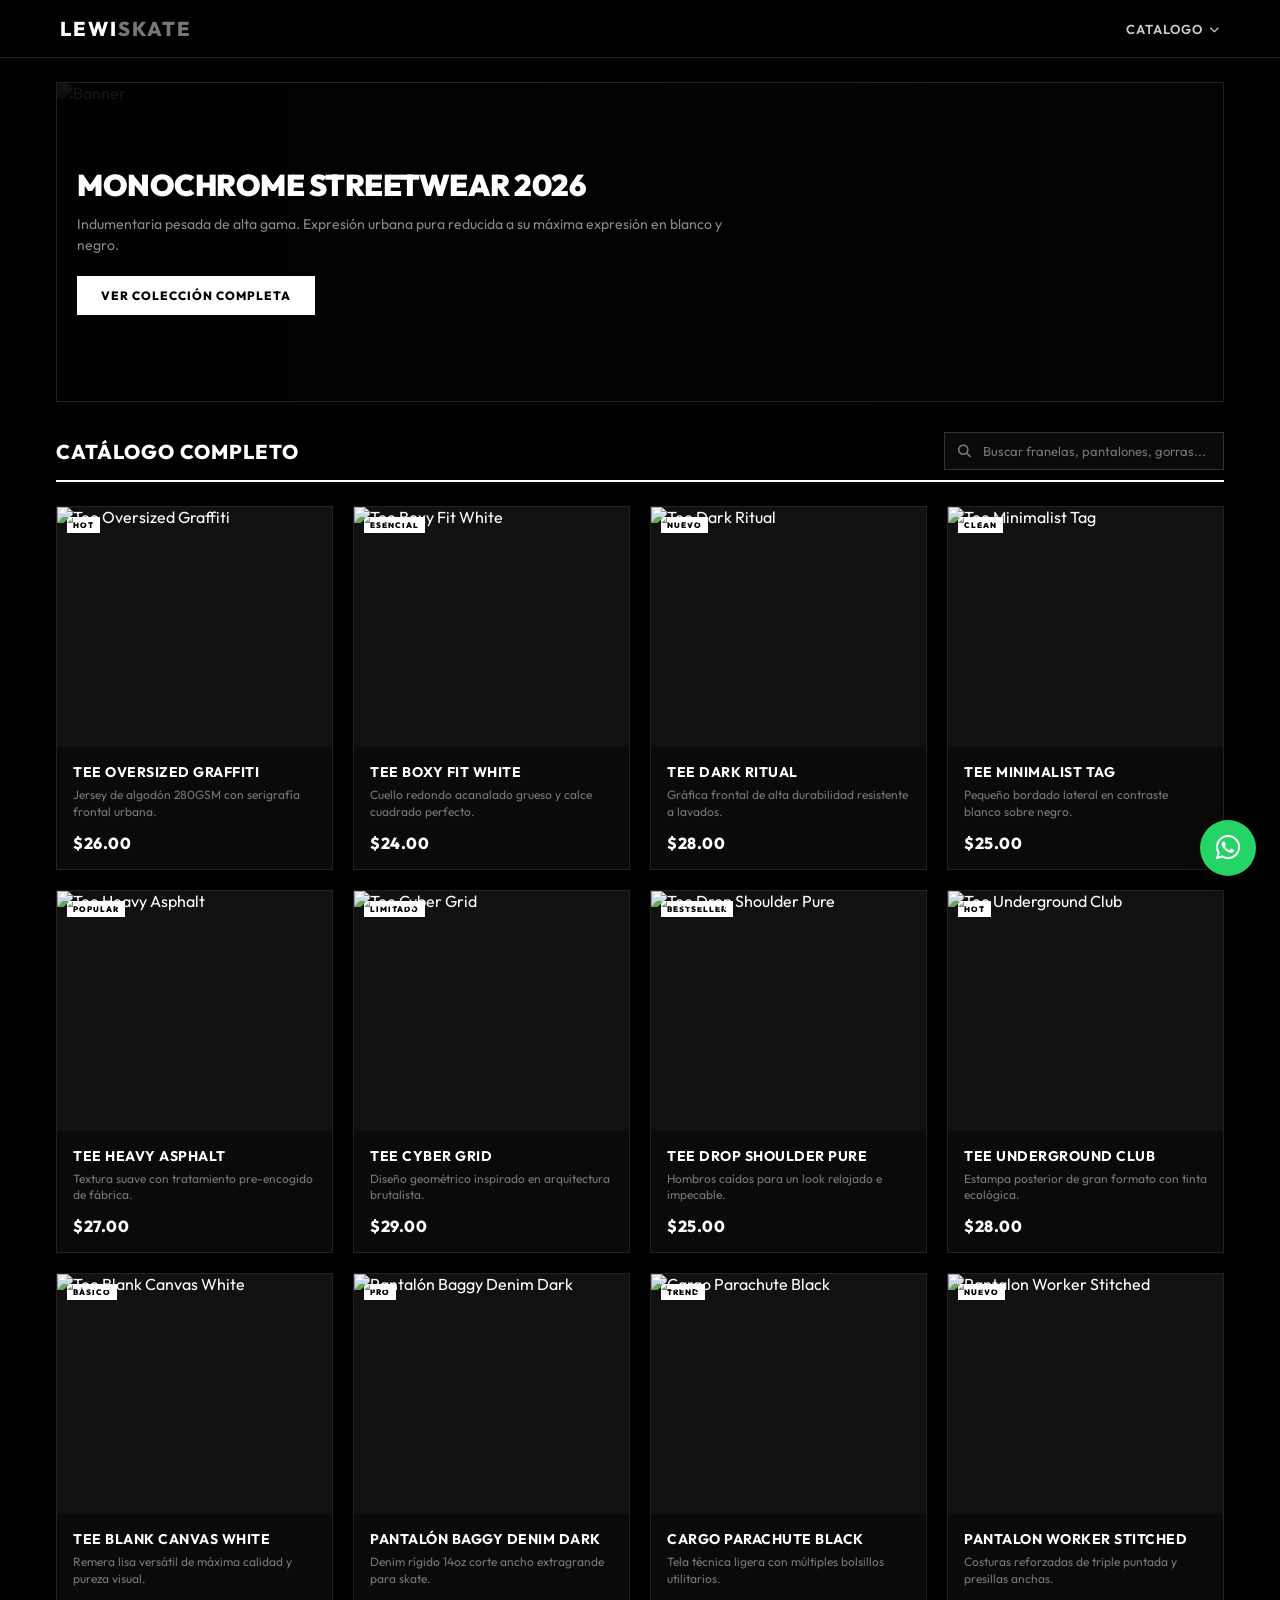
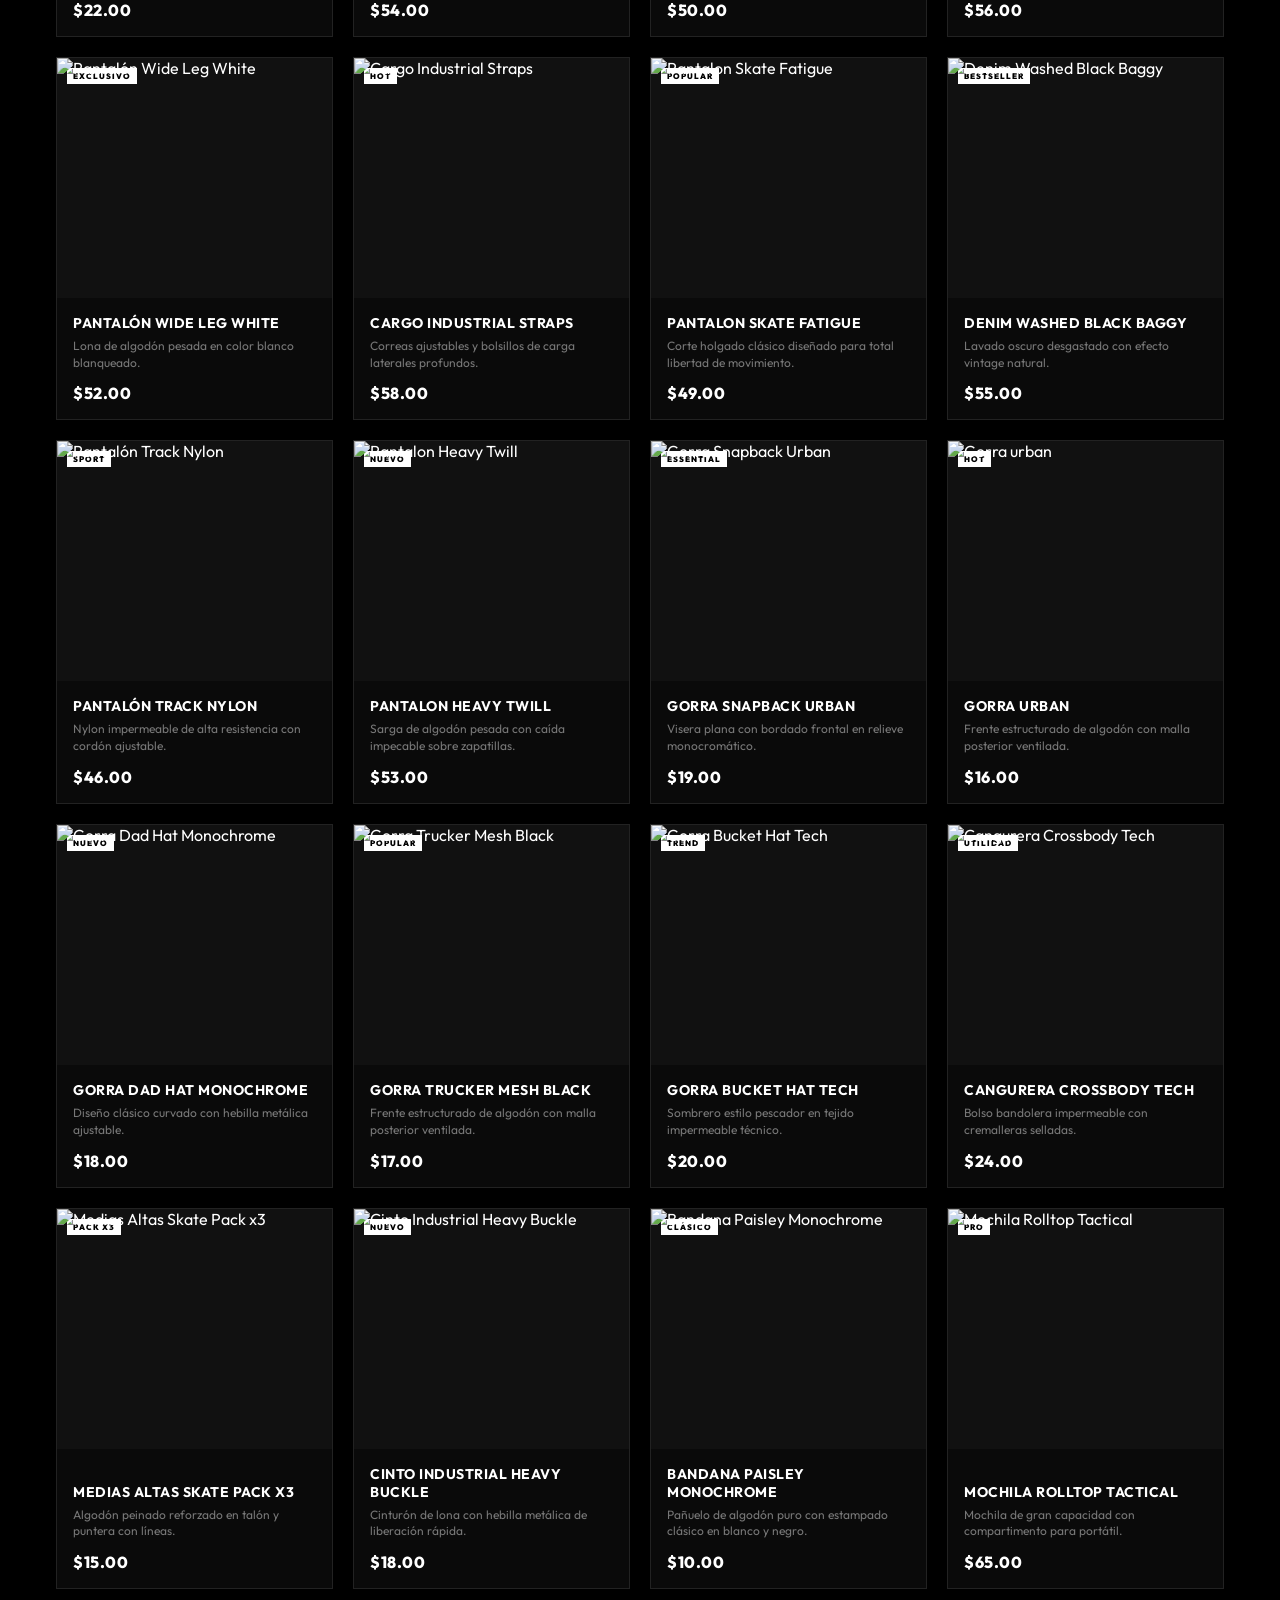
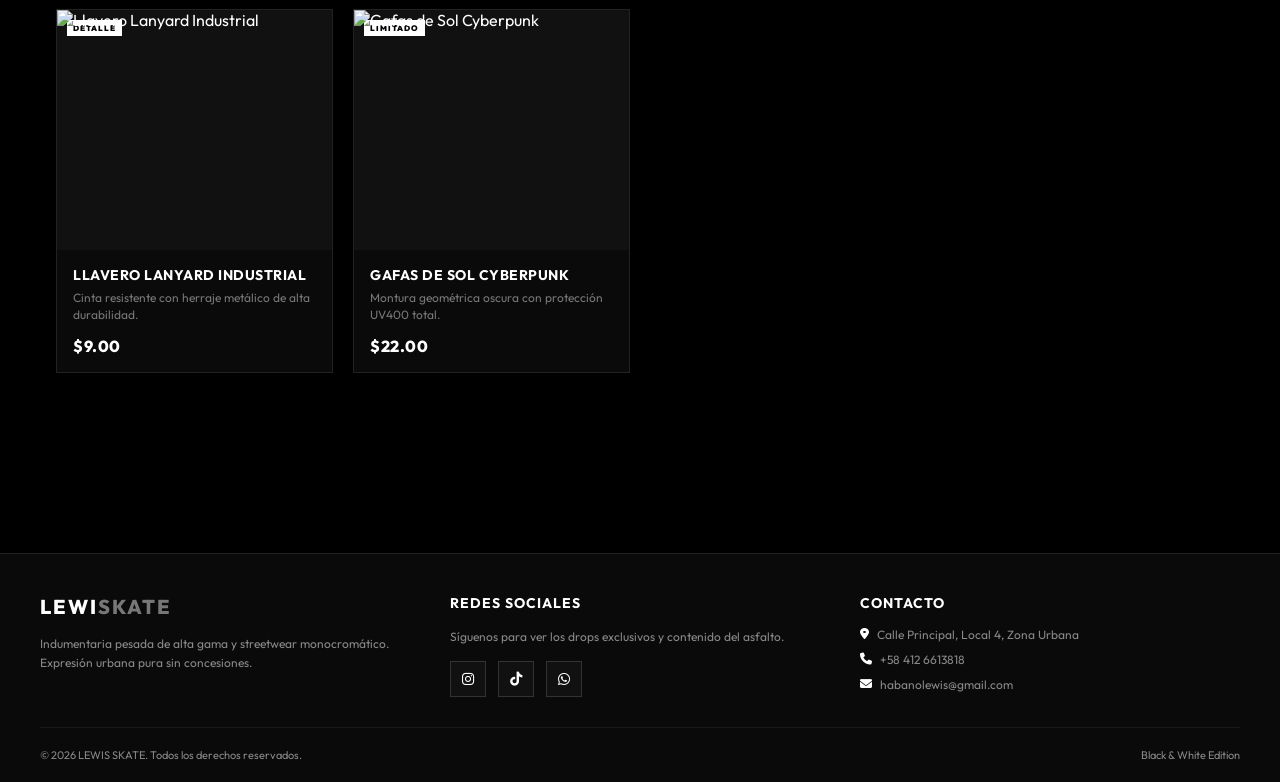
==== index.html @ 17e4a20e "Acttt" ====
<!DOCTYPE html>
<html lang="es">
<head>
    <meta charset="UTF-8">
    <meta name="viewport" content="width=device-width, initial-scale=1.0">
    <title>URBAN SKATE LWIS. • Black & White Edition</title>
    <link rel="stylesheet" href="style.css">
    <link href="https://fonts.googleapis.com/css2?family=Outfit:wght@400;600;700;800;900&display=swap" rel="stylesheet">
    <link rel="stylesheet" href="https://cdnjs.cloudflare.com/ajax/libs/font-awesome/6.4.0/css/all.min.css">
</head>
<body>

    <!-- Barra de Navegación -->
    <nav class="navbar">
        <div class="nav-container">
            <a href="#" class="brand-title">LEWI<span>SKATE</span></a>
            
            <ul class="nav-menu">
                <li class="nav-item">
                    <div class="nav-link" style="cursor: pointer;">
                        Catalogo <i class="fa-solid fa-chevron-down" style="font-size: 10px;"></i>
                    </div>
                    <div class="dropdown-menu">
                        <button class="dropdown-item" onclick="filterCategory('all')">Ver Todo (36)</button>
                        <button class="dropdown-item" onclick="filterCategory('tees')">Franelas Oversized</button>
                        <button class="dropdown-item" onclick="filterCategory('pants')">Pantalones</button>
                        <button class="dropdown-item" onclick="filterCategory('caps')">Gorras</button>
                        <button class="dropdown-item" onclick="filterCategory('accessories')">Accesorios</button>
                    </div>
                </li>
            </ul>
        </div>
    </nav>

    <!-- Contenedor Principal -->
    <div class="main-container">
        
        <!-- Banner Principal Monocromático -->
        <section class="hero-banner">
            <img src="https://images.unsplash.com/photo-1517445312882-bc9910d016b7?auto=format&fit=crop&w=1600&q=80" alt="Banner" class="hero-bg-img">
            <div class="hero-overlay"></div>
            <div class="hero-content">
                <h1>Monochrome Streetwear 2026</h1>
                <p>Indumentaria pesada de alta gama. Expresión urbana pura reducida a su máxima expresión en blanco y negro.</p>
                <button class="hero-btn" onclick="scrollToCatalog()">Ver Colección Completa</button>
            </div>
        </section>

        <!-- Catálogo Dinámico con Buscador -->
        <section id="catalogSection">
            <div class="catalog-header-flex">
                <h2 class="section-title" id="sectionTitleHeader">Catálogo Completo</h2>
                
                <!-- Barra de Buscador -->
                <div class="search-box-container">
                    <i class="fa-solid fa-magnifying-glass"></i>
                    <input type="text" id="searchInput" placeholder="Buscar franelas, pantalones, gorras..." oninput="handleSearch()">
                </div>
            </div>

            <div class="products-grid" id="productsGrid">
                <!-- Se llena automáticamente con JavaScript -->
            </div>
        </section>

    </div>

    <!-- Botón Flotante de WhatsApp -->
    <a href="https://wa.me/584126613818?text=Hola,%20estoy%20viendo%20el%20catálogo%20de%20Lewis%20Skate%20y%20quiero%20más%20información." class="floating-whatsapp" target="_blank" aria-label="Contactar por WhatsApp">
        <i class="fa-brands fa-whatsapp"></i>
    </a>

    <!-- Script con la lógica -->
    <script src="script.js"></script>

    <!-- Pie de Página (Footer) -->
    <footer class="footer">
        <div class="footer-container">
            <!-- Columna 1: Logo y descripción -->
            <div class="footer-col">
                <a href="#" class="brand-title" style="display: inline-block; margin-bottom: 15px;">LEWI<span>SKATE</span></a>
                <p>Indumentaria pesada de alta gama y streetwear monocromático. Expresión urbana pura sin concesiones.</p>
            </div>

            <!-- Columna 2: Redes Sociales -->
            <div class="footer-col">
                <h3>Redes Sociales</h3>
                <p>Síguenos para ver los drops exclusivos y contenido del asfalto.</p>
                <div class="footer-socials">
                    <a href="https://instagram.com" target="_blank" class="social-icon-btn" aria-label="Instagram"><i class="fa-brands fa-instagram"></i></a>
                    <a href="https://tiktok.com" target="_blank" class="social-icon-btn" aria-label="TikTok"><i class="fa-brands fa-tiktok"></i></a>
                    <a href="https://whatsapp.com" target="_blank" class="social-icon-btn" aria-label="WhatsApp"><i class="fa-brands fa-whatsapp"></i></a>
                </div>
            </div>

            <!-- Columna 3: Contacto -->
            <div class="footer-col">
                <h3>Contacto</h3>
                <ul class="footer-contact-list">
                    <li><i class="fa-solid fa-location-dot"></i> Calle Principal, Local 4, Zona Urbana</li>
                    <li><i class="fa-solid fa-phone"></i> +58 412 6613818</li>
                    <li><i class="fa-solid fa-envelope"></i> habanolewis@gmail.com</li>
                </ul>
            </div>
        </div>

        <div class="footer-bottom">
            <p>&copy; 2026 LEWIS SKATE. Todos los derechos reservados.</p>
            <p>Black & White Edition</p>
        </div>
    </footer>

    <!-- Ventana Modal para Ver Imagen a Tamaño Completo -->
    <div class="image-modal-overlay" id="imageModalOverlay" onclick="closeImageModal()">
        <button class="close-image-modal" onclick="closeImageModal()"><i class="fa-solid fa-xmark"></i></button>
        <img class="image-modal-content" id="expandedImg" alt="Imagen ampliada">
    </div>
</body>
</html>
---- style.css ----
/* Estilos Generales / Minimalismo Blanco y Negro */
* {
    margin: 0;
    padding: 0;
    box-sizing: border-box;
    font-family: 'Outfit', sans-serif;
    scroll-behavior: smooth;
}

body {
    background-color: #000000;
    color: #ffffff;
    min-height: 100vh;
    overflow-x: hidden;
}

/* Barra de Navegación Superior Estilo High-End adaptada para móviles */
.navbar {
    position: sticky;
    top: 0;
    left: 0;
    width: 100%;
    background: rgba(0, 0, 0, 0.95);
    backdrop-filter: blur(10px);
    border-bottom: 1px solid #222222;
    z-index: 1000;
}

.nav-container {
    max-width: 1200px;
    margin: 0 auto;
    padding: 16px 20px;
    display: flex;
    justify-content: space-between;
    align-items: center;
    flex-wrap: wrap;
    gap: 12px;
}

.brand-title {
    font-size: 20px;
    font-weight: 800;
    letter-spacing: 2px;
    color: #ffffff;
    text-decoration: none;
    text-transform: uppercase;
}

.brand-title span {
    color: #777777;
}

.nav-menu {
    display: flex;
    gap: 20px;
    align-items: center;
    list-style: none;
}

/* Elemento de navegación con zona táctil extendida */
.nav-item {
    position: relative;
    padding-bottom: 8px;
    margin-bottom: -8px;
}

.nav-link {
    color: #cccccc;
    text-decoration: none;
    font-size: 13px;
    font-weight: 600;
    cursor: pointer;
    transition: color 0.2s;
    background: none;
    border: none;
    display: flex;
    align-items: center;
    gap: 6px;
    text-transform: uppercase;
    letter-spacing: 1px;
}

.nav-link:hover {
    color: #ffffff;
}

/* Menú Desplegable B&N optimizado */
.dropdown-menu {
    position: absolute;
    top: 100%;
    left: 0;
    background: #0a0a0a;
    border: 1px solid #222222;
    box-shadow: 0 15px 30px rgba(0,0,0,0.8);
    width: 210px;
    display: none;
    flex-direction: column;
    padding: 8px 0;
    margin-top: 4px;
    z-index: 1100;
}

.nav-item:hover .dropdown-menu {
    display: flex;
}

.dropdown-item {
    padding: 10px 16px;
    color: #aaaaaa;
    text-decoration: none;
    font-size: 12px;
    font-weight: 500;
    transition: all 0.2s;
    background: none;
    border: none;
    text-align: left;
    cursor: pointer;
    width: 100%;
}

.dropdown-item:hover {
    background: #ffffff;
    color: #000000;
    padding-left: 20px;
    font-weight: 700;
}

/* Contenedor Principal con padding adaptable */
.main-container {
    max-width: 1200px;
    margin: 0 auto;
    padding: 24px 16px 80px 16px;
}

/* Banner Principal Nítido y Opaco para móviles */
.hero-banner {
    position: relative;
    border-radius: 0px;
    overflow: hidden;
    padding: 50px 20px;
    margin-bottom: 30px;
    border: 1px solid #222222;
    background-color: #0a0a0a;
    display: flex;
    align-items: center;
    min-height: 320px;
}

.hero-bg-img {
    position: absolute;
    top: 0;
    left: 0;
    width: 100%;
    height: 100%;
    object-fit: cover;
    opacity: 0.5; 
    z-index: 1;
}

.hero-overlay {
    position: absolute;
    top: 0;
    left: 0;
    width: 100%;
    height: 100%;
    background: linear-gradient(90deg, rgba(0,0,0,0.85) 20%, rgba(0,0,0,0.6) 100%);
    z-index: 2;
}

.hero-content {
    position: relative;
    z-index: 3;
    max-width: 650px;
}

.hero-content h1 {
    font-size: 30px;
    font-weight: 900;
    margin-bottom: 12px;
    color: #ffffff;
    letter-spacing: -0.5px;
    line-height: 1.1;
    text-transform: uppercase;
}

.hero-content p {
    font-size: 14px;
    color: #888888;
    margin-bottom: 20px;
    line-height: 1.5;
}

.hero-btn {
    background-color: #ffffff;
    color: #000000;
    border: none;
    padding: 12px 24px;
    border-radius: 0px;
    font-size: 12px;
    font-weight: 800;
    cursor: pointer;
    text-transform: uppercase;
    letter-spacing: 1px;
    transition: all 0.2s;
}

.hero-btn:hover {
    background-color: #cccccc;
}

/* Cabecera del Catálogo (Título + Buscador alineados) */
.catalog-header-flex {
    display: flex;
    justify-content: space-between;
    align-items: center;
    flex-wrap: wrap;
    gap: 16px;
    margin-bottom: 24px;
    border-bottom: 2px solid #ffffff;
    padding-bottom: 10px;
}

/* Títulos de Sección */
.section-title {
    font-size: 20px;
    font-weight: 800;
    color: #ffffff;
    text-transform: uppercase;
    letter-spacing: 1px;
    margin: 0;
}

/* Estilos de la barra de buscador */
.search-box-container {
    position: relative;
    display: flex;
    align-items: center;
    width: 100%;
    max-width: 280px;
}

.search-box-container i {
    position: absolute;
    left: 14px;
    color: #777777;
    font-size: 13px;
}

.search-box-container input {
    width: 100%;
    background: #0a0a0a;
    border: 1px solid #333333;
    color: #ffffff;
    padding: 10px 14px 10px 38px;
    font-size: 13px;
    font-family: inherit;
    outline: none;
    transition: border-color 0.2s;
}

.search-box-container input:focus {
    border-color: #ffffff;
}

/* Grilla de Productos responsiva sin desbordes */
.products-grid {
    display: grid;
    grid-template-columns: repeat(auto-fill, minmax(220px, 1fr));
    gap: 20px;
    margin-bottom: 40px;
}

.product-card {
    background: #0a0a0a;
    border: 1px solid #222222;
    display: flex;
    flex-direction: column;
    justify-content: space-between;
    transition: all 0.3s ease;
}

.product-card:hover {
    border-color: #ffffff;
}

.product-img-container {
    width: 100%;
    height: 240px;
    background: #111111;
    position: relative;
    overflow: hidden;
}

.product-img-container img {
    width: 100%;
    height: 100%;
    object-fit: cover;
    filter: grayscale(20%);
    cursor: pointer;
    transition: transform 0.4s ease;
}

.product-card:hover .product-img-container img {
    transform: scale(1.05);
}

.product-tag {
    position: absolute;
    top: 10px;
    left: 10px;
    background: #ffffff;
    color: #000000;
    font-size: 8px;
    font-weight: 900;
    padding: 3px 6px;
    text-transform: uppercase;
    letter-spacing: 1px;
}

.product-info {
    padding: 16px;
}

.product-name {
    font-size: 14px;
    font-weight: 700;
    color: #ffffff;
    margin-bottom: 6px;
    text-transform: uppercase;
    letter-spacing: 0.5px;
}

.product-desc {
    font-size: 12px;
    color: #777777;
    margin-bottom: 12px;
    line-height: 1.4;
}

.product-price {
    font-size: 16px;
    font-weight: 800;
    color: #ffffff;
    letter-spacing: 0.5px;
}

/* Botón Flotante de WhatsApp */
.floating-whatsapp {
    position: fixed;
    bottom: 24px;
    right: 24px;
    width: 56px;
    height: 56px;
    background-color: #25D366;
    color: #ffffff;
    border-radius: 50%;
    display: flex;
    align-items: center;
    justify-content: center;
    font-size: 28px;
    box-shadow: 0 4px 15px rgba(0, 0, 0, 0.5);
    z-index: 2500;
    transition: transform 0.3s ease, background-color 0.2s ease;
    text-decoration: none;
}

.floating-whatsapp:hover {
    transform: scale(1.1);
    background-color: #20ba5a;
}

/* Estilos del Pie de Página (Footer) */
.footer {
    background: #0a0a0a;
    border-top: 1px solid #222222;
    padding: 40px 16px 20px 16px;
    margin-top: 60px;
    color: #888888;
}

.footer-container {
    max-width: 1200px;
    margin: 0 auto;
    display: grid;
    grid-template-columns: repeat(auto-fit, minmax(220px, 1fr));
    gap: 30px;
    margin-bottom: 30px;
}

.footer-col h3 {
    font-size: 14px;
    color: #ffffff;
    text-transform: uppercase;
    letter-spacing: 1px;
    margin-bottom: 15px;
}

.footer-col p {
    font-size: 12px;
    line-height: 1.6;
    margin-bottom: 15px;
}

.footer-socials {
    display: flex;
    gap: 12px;
}

.social-icon-btn {
    width: 36px;
    height: 36px;
    background: #111111;
    border: 1px solid #333333;
    color: #ffffff;
    display: flex;
    align-items: center;
    justify-content: center;
    text-decoration: none;
    font-size: 14px;
    transition: all 0.2s;
}

.social-icon-btn:hover {
    background: #ffffff;
    color: #000000;
    border-color: #ffffff;
}

.footer-contact-list {
    list-style: none;
    display: flex;
    flex-direction: column;
    gap: 10px;
}

.footer-contact-list li {
    font-size: 12px;
    display: flex;
    align-items: center;
    gap: 8px;
    color: #888888;
}

.footer-contact-list li i {
    color: #ffffff;
}

.footer-bottom {
    max-width: 1200px;
    margin: 0 auto;
    padding-top: 20px;
    border-top: 1px solid #1a1a1a;
    display: flex;
    justify-content: space-between;
    align-items: center;
    font-size: 11px;
    flex-wrap: wrap;
    gap: 10px;
}

/* Estilos para el Modal de Imagen a Tamaño Completo (Lightbox) */
.image-modal-overlay {
    position: fixed;
    top: 0;
    left: 0;
    width: 100%;
    height: 100%;
    background: rgba(0, 0, 0, 0.9);
    backdrop-filter: blur(5px);
    display: none;
    justify-content: center;
    align-items: center;
    z-index: 3000;
    padding: 16px;
    cursor: zoom-out;
}

.image-modal-overlay.active {
    display: flex;
}

.image-modal-content {
    max-width: 95%;
    max-height: 85vh;
    object-fit: contain;
    border: 1px solid #333333;
    box-shadow: 0 10px 40px rgba(0,0,0,0.8);
}

.close-image-modal {
    position: absolute;
    top: 15px;
    right: 20px;
    background: none;
    border: none;
    color: #ffffff;
    font-size: 26px;
    cursor: pointer;
    z-index: 3010;
}
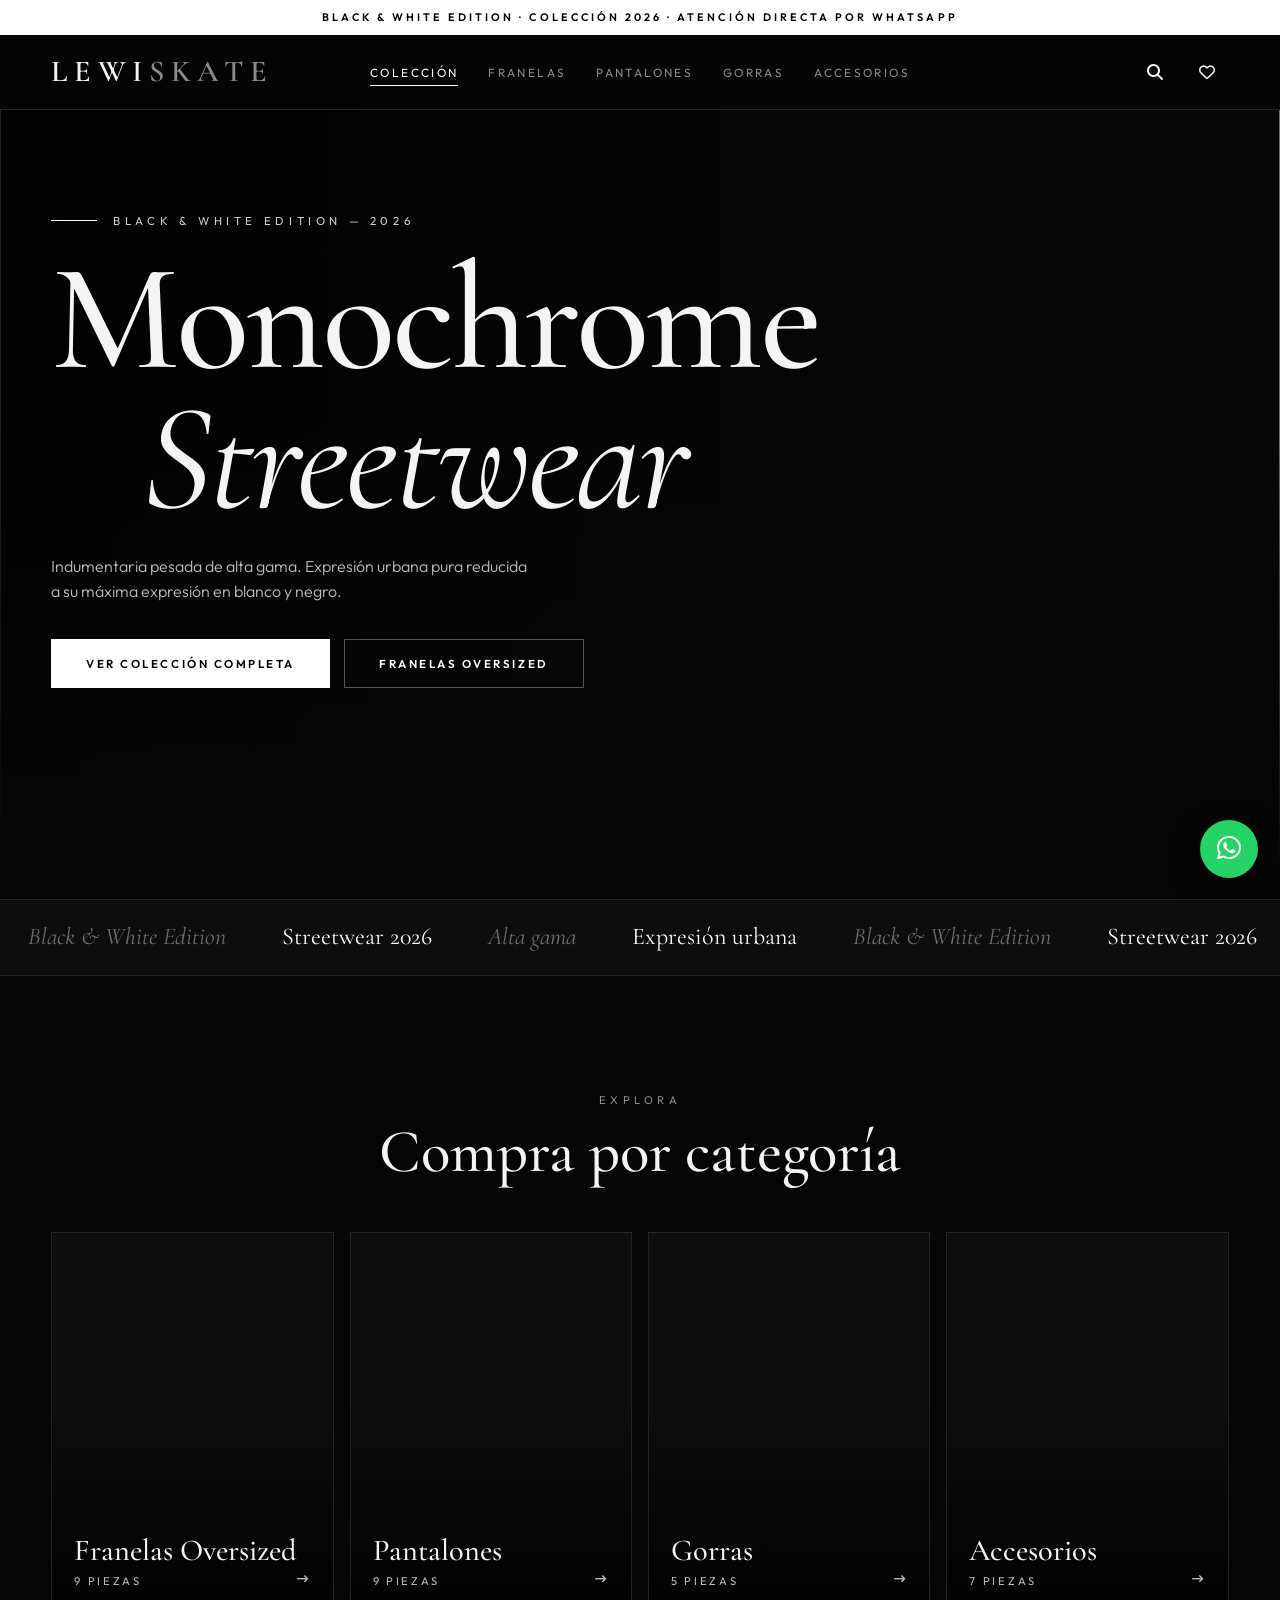
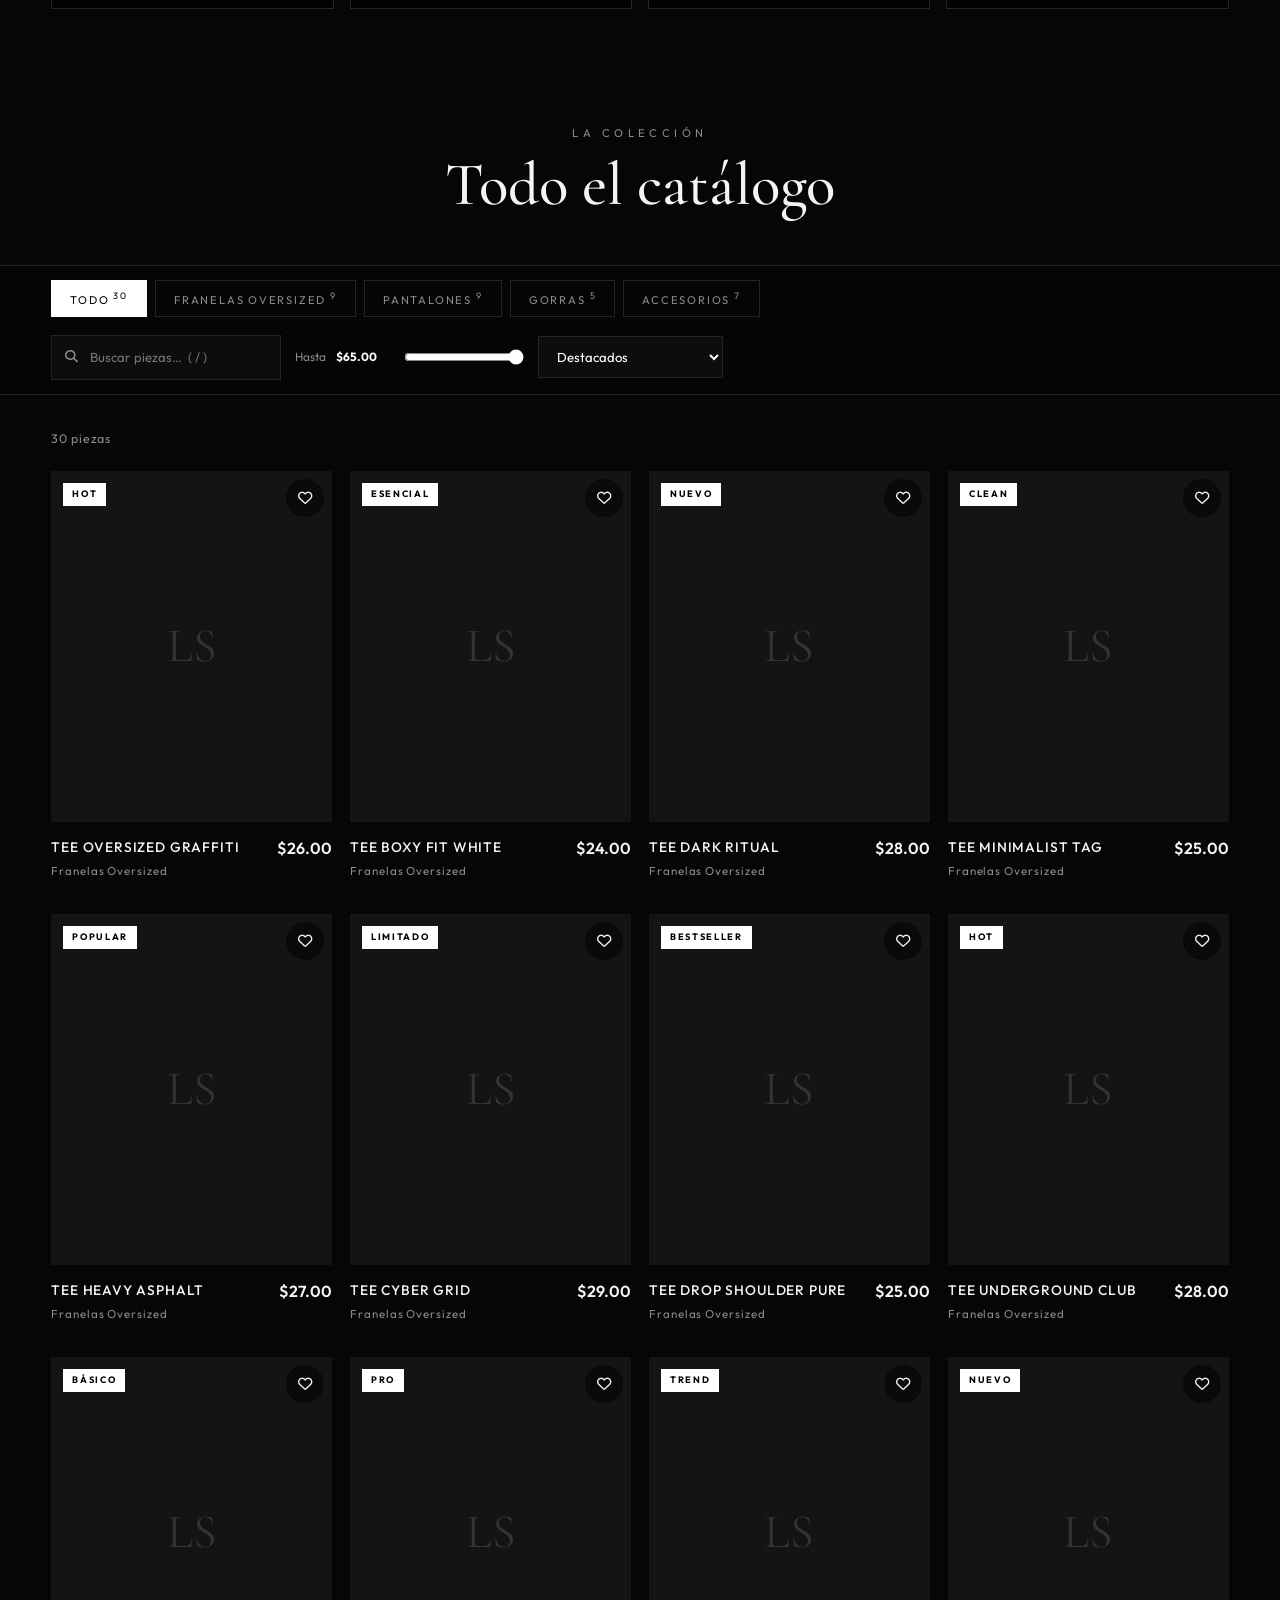
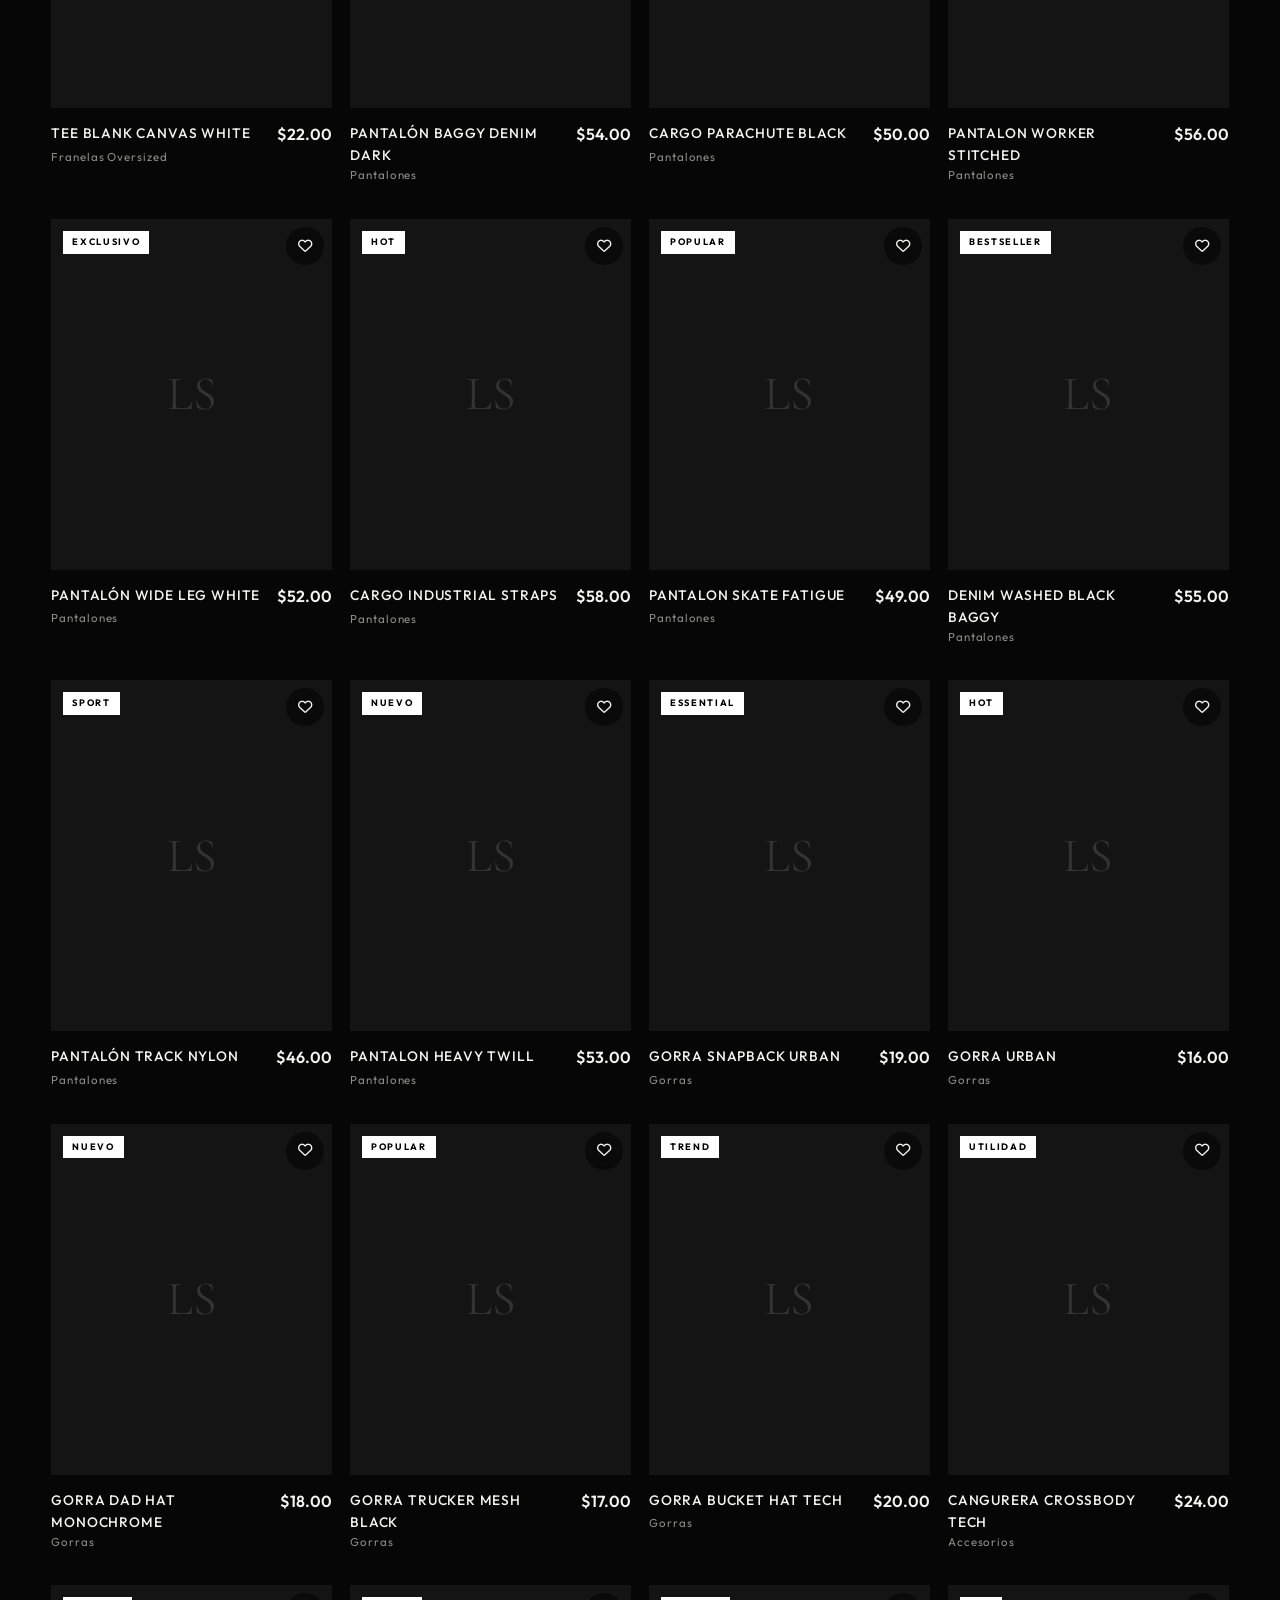
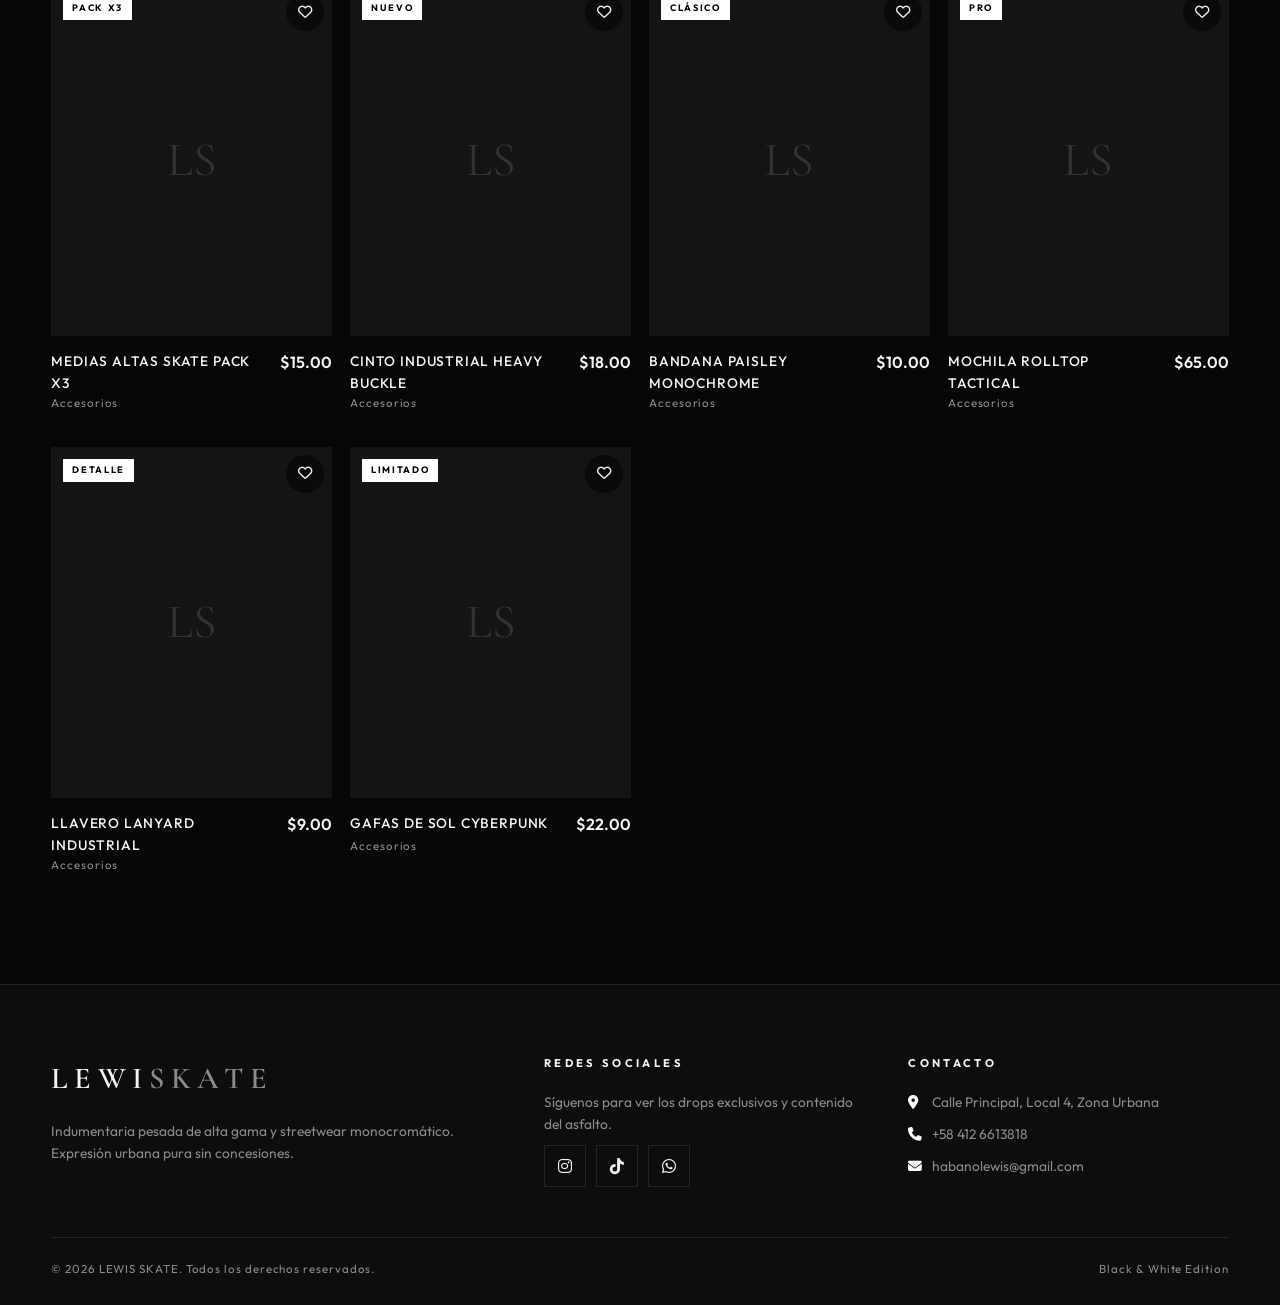
==== commit 8ef38f9b: "cloe" ====
--- a/index.html
+++ b/index.html
@@ -3,117 +3,92 @@
 <head>
     <meta charset="UTF-8">
     <meta name="viewport" content="width=device-width, initial-scale=1.0">
-    <title>URBAN SKATE LWIS. • Black & White Edition</title>
+    <meta name="theme-color" content="#060606">
+    <title>LEWISKATE · Black &amp; White Edition</title>
+    <meta name="description" content="Indumentaria pesada de alta gama y streetwear monocromático. Franelas oversized, pantalones, gorras y accesorios.">
+    <link rel="preconnect" href="https://fonts.googleapis.com"><link rel="preconnect" href="https://fonts.gstatic.com" crossorigin>
+    <link href="https://fonts.googleapis.com/css2?family=Cormorant+Garamond:ital,wght@0,400;0,500;0,600;1,400;1,500&family=Outfit:wght@300;400;500;600;700&display=swap" rel="stylesheet">
+    <link rel="stylesheet" href="https://cdnjs.cloudflare.com/ajax/libs/font-awesome/6.4.0/css/all.min.css">
     <link rel="stylesheet" href="style.css">
-    <link href="https://fonts.googleapis.com/css2?family=Outfit:wght@400;600;700;800;900&display=swap" rel="stylesheet">
-    <link rel="stylesheet" href="https://cdnjs.cloudflare.com/ajax/libs/font-awesome/6.4.0/css/all.min.css">
 </head>
 <body>
+    <div id="progress"></div>
+    <div class="announce">Black &amp; White Edition · Colección 2026 · Atención directa por WhatsApp</div>
 
-    <!-- Barra de Navegación -->
-    <nav class="navbar">
-        <div class="nav-container">
-            <a href="#" class="brand-title">LEWI<span>SKATE</span></a>
-            
-            <ul class="nav-menu">
-                <li class="nav-item">
-                    <div class="nav-link" style="cursor: pointer;">
-                        Catalogo <i class="fa-solid fa-chevron-down" style="font-size: 10px;"></i>
-                    </div>
-                    <div class="dropdown-menu">
-                        <button class="dropdown-item" onclick="filterCategory('all')">Ver Todo (36)</button>
-                        <button class="dropdown-item" onclick="filterCategory('tees')">Franelas Oversized</button>
-                        <button class="dropdown-item" onclick="filterCategory('pants')">Pantalones</button>
-                        <button class="dropdown-item" onclick="filterCategory('caps')">Gorras</button>
-                        <button class="dropdown-item" onclick="filterCategory('accessories')">Accesorios</button>
-                    </div>
-                </li>
-            </ul>
+    <nav class="nav"><div class="wrap">
+        <a href="#" class="brand">LEWI<span>SKATE</span></a>
+        <div class="links">
+            <button data-cat="all">Colección</button><button data-cat="tees">Franelas</button><button data-cat="pants">Pantalones</button><button data-cat="caps">Gorras</button><button data-cat="accessories">Accesorios</button>
         </div>
-    </nav>
+        <div class="tools">
+            <button class="ib" id="searchbtn" aria-label="Buscar"><i class="fa-solid fa-magnifying-glass"></i></button>
+            <button class="ib" id="favbtn" aria-label="Mi selección"><i class="fa-regular fa-heart"></i><span class="badge" id="fcount">0</span></button>
+            <button class="ib" id="burger" aria-label="Menú"><i class="fa-solid fa-bars-staggered"></i></button>
+        </div>
+    </div></nav>
 
-    <!-- Contenedor Principal -->
-    <div class="main-container">
-        
-        <!-- Banner Principal Monocromático -->
-        <section class="hero-banner">
-            <img src="https://images.unsplash.com/photo-1517445312882-bc9910d016b7?auto=format&fit=crop&w=1600&q=80" alt="Banner" class="hero-bg-img">
-            <div class="hero-overlay"></div>
-            <div class="hero-content">
-                <h1>Monochrome Streetwear 2026</h1>
-                <p>Indumentaria pesada de alta gama. Expresión urbana pura reducida a su máxima expresión en blanco y negro.</p>
-                <button class="hero-btn" onclick="scrollToCatalog()">Ver Colección Completa</button>
-            </div>
-        </section>
+    <header class="hero">
+        <img class="hero-bg" src="https://images.unsplash.com/photo-1517445312882-bc9910d016b7?auto=format&fit=crop&w=1600&q=80" alt="">
+        <div class="wrap hero-in" data-reveal>
+            <div class="kicker">Black &amp; White Edition — 2026</div>
+            <h1>Monochrome <em>Streetwear</em></h1>
+            <p>Indumentaria pesada de alta gama. Expresión urbana pura reducida a su máxima expresión en blanco y negro.</p>
+            <div class="cta"><button class="btn" id="hero-cta">Ver colección completa</button><button class="btn ghost" data-cat="tees">Franelas oversized</button></div>
+        </div>
+    </header>
 
-        <!-- Catálogo Dinámico con Buscador -->
-        <section id="catalogSection">
-            <div class="catalog-header-flex">
-                <h2 class="section-title" id="sectionTitleHeader">Catálogo Completo</h2>
-                
-                <!-- Barra de Buscador -->
-                <div class="search-box-container">
-                    <i class="fa-solid fa-magnifying-glass"></i>
-                    <input type="text" id="searchInput" placeholder="Buscar franelas, pantalones, gorras..." oninput="handleSearch()">
-                </div>
-            </div>
+    <div class="marquee"><div class="mq" id="mq"></div></div>
 
-            <div class="products-grid" id="productsGrid">
-                <!-- Se llena automáticamente con JavaScript -->
-            </div>
-        </section>
+    <section class="sec"><div class="wrap">
+        <div class="head" data-reveal><small>Explora</small><h2>Compra por categoría</h2></div>
+        <div class="tiles" id="tiles" data-reveal></div>
+    </div></section>
 
+    <section class="sec" id="catalogo" style="padding-top:0"><div class="wrap">
+        <div class="head" data-reveal><small>La colección</small><h2 id="title">Todo el catálogo</h2></div>
     </div>
+    <div class="toolbar"><div class="wrap tb">
+        <div class="pills" id="pills"></div>
+        <div class="ctl">
+            <div class="search"><i class="fa-solid fa-magnifying-glass"></i><input type="text" id="q" placeholder="Buscar piezas…  ( / )"></div>
+            <div class="price-f">Hasta <b id="maxv">$0</b><input type="range" id="max" aria-label="Precio máximo"></div>
+            <select id="sort" aria-label="Ordenar"><option value="feat">Destacados</option><option value="asc">Precio: menor a mayor</option><option value="desc">Precio: mayor a menor</option><option value="az">Nombre: A–Z</option></select>
+        </div>
+    </div></div>
+    <div class="wrap">
+        <div class="meta"><span id="count">0 piezas</span><button id="reset" style="display:none">Limpiar filtros</button></div>
+        <div class="grid" id="grid"></div>
+    </div></section>
 
-    <!-- Botón Flotante de WhatsApp -->
-    <a href="https://wa.me/584126613818?text=Hola,%20estoy%20viendo%20el%20catálogo%20de%20Lewis%20Skate%20y%20quiero%20más%20información." class="floating-whatsapp" target="_blank" aria-label="Contactar por WhatsApp">
-        <i class="fa-brands fa-whatsapp"></i>
-    </a>
+    <footer><div class="wrap">
+        <div class="fg">
+            <div><a href="#" class="brand" style="display:inline-block;margin-bottom:16px">LEWI<span>SKATE</span></a><p>Indumentaria pesada de alta gama y streetwear monocromático. Expresión urbana pura sin concesiones.</p></div>
+            <div><h4>Redes sociales</h4><p>Síguenos para ver los drops exclusivos y contenido del asfalto.</p>
+                <div class="soc"><a href="https://instagram.com" target="_blank" rel="noopener" aria-label="Instagram"><i class="fa-brands fa-instagram"></i></a><a href="https://tiktok.com" target="_blank" rel="noopener" aria-label="TikTok"><i class="fa-brands fa-tiktok"></i></a><a href="https://wa.me/584126613818" target="_blank" rel="noopener" aria-label="WhatsApp"><i class="fa-brands fa-whatsapp"></i></a></div></div>
+            <div><h4>Contacto</h4><ul><li><i class="fa-solid fa-location-dot"></i>Calle Principal, Local 4, Zona Urbana</li><li><i class="fa-solid fa-phone"></i>+58 412 6613818</li><li><i class="fa-solid fa-envelope"></i>habanolewis@gmail.com</li></ul></div>
+        </div>
+        <div class="fb"><span>&copy; 2026 LEWIS SKATE. Todos los derechos reservados.</span><span>Black &amp; White Edition</span></div>
+    </div></footer>
 
-    <!-- Script con la lógica -->
+    <a class="wa-float" href="https://wa.me/584126613818?text=Hola,%20estoy%20viendo%20el%20cat%C3%A1logo%20de%20Lewis%20Skate%20y%20quiero%20m%C3%A1s%20informaci%C3%B3n." target="_blank" rel="noopener" aria-label="Contactar por WhatsApp"><i class="fa-brands fa-whatsapp"></i></a>
+
+    <!-- Vista rápida -->
+    <div class="ov" id="ov"></div>
+    <div class="modal" id="modal" role="dialog" aria-modal="true"><div class="mbox">
+        <button class="x" id="mclose" aria-label="Cerrar"><i class="fa-solid fa-xmark"></i></button>
+        <div class="mimg"><div id="mimg"></div><button class="arrow l" id="prev" aria-label="Anterior"><i class="fa-solid fa-chevron-left"></i></button><button class="arrow r" id="next" aria-label="Siguiente"><i class="fa-solid fa-chevron-right"></i></button></div>
+        <div class="mtxt"><small id="mcat"></small><h3 id="mname"></h3><div class="mp" id="mprice"></div><p id="mdesc"></p>
+            <p class="note">Disponibilidad y tallas por WhatsApp.</p>
+            <div class="row"><a class="btn wa" id="mwa" target="_blank" rel="noopener"><i class="fa-brands fa-whatsapp"></i> Consultar</a><button class="btn ghost" id="mfav" type="button"></button></div></div>
+    </div></div>
+
+    <!-- Mi selección -->
+    <aside class="drawer" id="drawer"><div class="dh"><h3>Mi selección</h3><button id="dclose" aria-label="Cerrar"><i class="fa-solid fa-xmark"></i></button></div>
+        <div class="db" id="dbody"></div>
+        <div class="df" id="dfoot"><div class="tot"><span>Total estimado</span><b id="dtotal">$0.00</b></div><a class="btn wa full" id="dwa" target="_blank" rel="noopener"><i class="fa-brands fa-whatsapp"></i> Consultar selección</a></div>
+    </aside>
+    <div id="toast" role="status"></div>
+
     <script src="script.js"></script>
-
-    <!-- Pie de Página (Footer) -->
-    <footer class="footer">
-        <div class="footer-container">
-            <!-- Columna 1: Logo y descripción -->
-            <div class="footer-col">
-                <a href="#" class="brand-title" style="display: inline-block; margin-bottom: 15px;">LEWI<span>SKATE</span></a>
-                <p>Indumentaria pesada de alta gama y streetwear monocromático. Expresión urbana pura sin concesiones.</p>
-            </div>
-
-            <!-- Columna 2: Redes Sociales -->
-            <div class="footer-col">
-                <h3>Redes Sociales</h3>
-                <p>Síguenos para ver los drops exclusivos y contenido del asfalto.</p>
-                <div class="footer-socials">
-                    <a href="https://instagram.com" target="_blank" class="social-icon-btn" aria-label="Instagram"><i class="fa-brands fa-instagram"></i></a>
-                    <a href="https://tiktok.com" target="_blank" class="social-icon-btn" aria-label="TikTok"><i class="fa-brands fa-tiktok"></i></a>
-                    <a href="https://whatsapp.com" target="_blank" class="social-icon-btn" aria-label="WhatsApp"><i class="fa-brands fa-whatsapp"></i></a>
-                </div>
-            </div>
-
-            <!-- Columna 3: Contacto -->
-            <div class="footer-col">
-                <h3>Contacto</h3>
-                <ul class="footer-contact-list">
-                    <li><i class="fa-solid fa-location-dot"></i> Calle Principal, Local 4, Zona Urbana</li>
-                    <li><i class="fa-solid fa-phone"></i> +58 412 6613818</li>
-                    <li><i class="fa-solid fa-envelope"></i> habanolewis@gmail.com</li>
-                </ul>
-            </div>
-        </div>
-
-        <div class="footer-bottom">
-            <p>&copy; 2026 LEWIS SKATE. Todos los derechos reservados.</p>
-            <p>Black & White Edition</p>
-        </div>
-    </footer>
-
-    <!-- Ventana Modal para Ver Imagen a Tamaño Completo -->
-    <div class="image-modal-overlay" id="imageModalOverlay" onclick="closeImageModal()">
-        <button class="close-image-modal" onclick="closeImageModal()"><i class="fa-solid fa-xmark"></i></button>
-        <img class="image-modal-content" id="expandedImg" alt="Imagen ampliada">
-    </div>
 </body>
-</html>+</html>
--- a/style.css
+++ b/style.css
@@ -1,500 +1,84 @@
-/* Estilos Generales / Minimalismo Blanco y Negro */
-* {
-    margin: 0;
-    padding: 0;
-    box-sizing: border-box;
-    font-family: 'Outfit', sans-serif;
-    scroll-behavior: smooth;
-}
-
-body {
-    background-color: #000000;
-    color: #ffffff;
-    min-height: 100vh;
-    overflow-x: hidden;
-}
-
-/* Barra de Navegación Superior Estilo High-End adaptada para móviles */
-.navbar {
-    position: sticky;
-    top: 0;
-    left: 0;
-    width: 100%;
-    background: rgba(0, 0, 0, 0.95);
-    backdrop-filter: blur(10px);
-    border-bottom: 1px solid #222222;
-    z-index: 1000;
-}
-
-.nav-container {
-    max-width: 1200px;
-    margin: 0 auto;
-    padding: 16px 20px;
-    display: flex;
-    justify-content: space-between;
-    align-items: center;
-    flex-wrap: wrap;
-    gap: 12px;
-}
-
-.brand-title {
-    font-size: 20px;
-    font-weight: 800;
-    letter-spacing: 2px;
-    color: #ffffff;
-    text-decoration: none;
-    text-transform: uppercase;
-}
-
-.brand-title span {
-    color: #777777;
-}
-
-.nav-menu {
-    display: flex;
-    gap: 20px;
-    align-items: center;
-    list-style: none;
-}
-
-/* Elemento de navegación con zona táctil extendida */
-.nav-item {
-    position: relative;
-    padding-bottom: 8px;
-    margin-bottom: -8px;
-}
-
-.nav-link {
-    color: #cccccc;
-    text-decoration: none;
-    font-size: 13px;
-    font-weight: 600;
-    cursor: pointer;
-    transition: color 0.2s;
-    background: none;
-    border: none;
-    display: flex;
-    align-items: center;
-    gap: 6px;
-    text-transform: uppercase;
-    letter-spacing: 1px;
-}
-
-.nav-link:hover {
-    color: #ffffff;
-}
-
-/* Menú Desplegable B&N optimizado */
-.dropdown-menu {
-    position: absolute;
-    top: 100%;
-    left: 0;
-    background: #0a0a0a;
-    border: 1px solid #222222;
-    box-shadow: 0 15px 30px rgba(0,0,0,0.8);
-    width: 210px;
-    display: none;
-    flex-direction: column;
-    padding: 8px 0;
-    margin-top: 4px;
-    z-index: 1100;
-}
-
-.nav-item:hover .dropdown-menu {
-    display: flex;
-}
-
-.dropdown-item {
-    padding: 10px 16px;
-    color: #aaaaaa;
-    text-decoration: none;
-    font-size: 12px;
-    font-weight: 500;
-    transition: all 0.2s;
-    background: none;
-    border: none;
-    text-align: left;
-    cursor: pointer;
-    width: 100%;
-}
-
-.dropdown-item:hover {
-    background: #ffffff;
-    color: #000000;
-    padding-left: 20px;
-    font-weight: 700;
-}
-
-/* Contenedor Principal con padding adaptable */
-.main-container {
-    max-width: 1200px;
-    margin: 0 auto;
-    padding: 24px 16px 80px 16px;
-}
-
-/* Banner Principal Nítido y Opaco para móviles */
-.hero-banner {
-    position: relative;
-    border-radius: 0px;
-    overflow: hidden;
-    padding: 50px 20px;
-    margin-bottom: 30px;
-    border: 1px solid #222222;
-    background-color: #0a0a0a;
-    display: flex;
-    align-items: center;
-    min-height: 320px;
-}
-
-.hero-bg-img {
-    position: absolute;
-    top: 0;
-    left: 0;
-    width: 100%;
-    height: 100%;
-    object-fit: cover;
-    opacity: 0.5; 
-    z-index: 1;
-}
-
-.hero-overlay {
-    position: absolute;
-    top: 0;
-    left: 0;
-    width: 100%;
-    height: 100%;
-    background: linear-gradient(90deg, rgba(0,0,0,0.85) 20%, rgba(0,0,0,0.6) 100%);
-    z-index: 2;
-}
-
-.hero-content {
-    position: relative;
-    z-index: 3;
-    max-width: 650px;
-}
-
-.hero-content h1 {
-    font-size: 30px;
-    font-weight: 900;
-    margin-bottom: 12px;
-    color: #ffffff;
-    letter-spacing: -0.5px;
-    line-height: 1.1;
-    text-transform: uppercase;
-}
-
-.hero-content p {
-    font-size: 14px;
-    color: #888888;
-    margin-bottom: 20px;
-    line-height: 1.5;
-}
-
-.hero-btn {
-    background-color: #ffffff;
-    color: #000000;
-    border: none;
-    padding: 12px 24px;
-    border-radius: 0px;
-    font-size: 12px;
-    font-weight: 800;
-    cursor: pointer;
-    text-transform: uppercase;
-    letter-spacing: 1px;
-    transition: all 0.2s;
-}
-
-.hero-btn:hover {
-    background-color: #cccccc;
-}
-
-/* Cabecera del Catálogo (Título + Buscador alineados) */
-.catalog-header-flex {
-    display: flex;
-    justify-content: space-between;
-    align-items: center;
-    flex-wrap: wrap;
-    gap: 16px;
-    margin-bottom: 24px;
-    border-bottom: 2px solid #ffffff;
-    padding-bottom: 10px;
-}
-
-/* Títulos de Sección */
-.section-title {
-    font-size: 20px;
-    font-weight: 800;
-    color: #ffffff;
-    text-transform: uppercase;
-    letter-spacing: 1px;
-    margin: 0;
-}
-
-/* Estilos de la barra de buscador */
-.search-box-container {
-    position: relative;
-    display: flex;
-    align-items: center;
-    width: 100%;
-    max-width: 280px;
-}
-
-.search-box-container i {
-    position: absolute;
-    left: 14px;
-    color: #777777;
-    font-size: 13px;
-}
-
-.search-box-container input {
-    width: 100%;
-    background: #0a0a0a;
-    border: 1px solid #333333;
-    color: #ffffff;
-    padding: 10px 14px 10px 38px;
-    font-size: 13px;
-    font-family: inherit;
-    outline: none;
-    transition: border-color 0.2s;
-}
-
-.search-box-container input:focus {
-    border-color: #ffffff;
-}
-
-/* Grilla de Productos responsiva sin desbordes */
-.products-grid {
-    display: grid;
-    grid-template-columns: repeat(auto-fill, minmax(220px, 1fr));
-    gap: 20px;
-    margin-bottom: 40px;
-}
-
-.product-card {
-    background: #0a0a0a;
-    border: 1px solid #222222;
-    display: flex;
-    flex-direction: column;
-    justify-content: space-between;
-    transition: all 0.3s ease;
-}
-
-.product-card:hover {
-    border-color: #ffffff;
-}
-
-.product-img-container {
-    width: 100%;
-    height: 240px;
-    background: #111111;
-    position: relative;
-    overflow: hidden;
-}
-
-.product-img-container img {
-    width: 100%;
-    height: 100%;
-    object-fit: cover;
-    filter: grayscale(20%);
-    cursor: pointer;
-    transition: transform 0.4s ease;
-}
-
-.product-card:hover .product-img-container img {
-    transform: scale(1.05);
-}
-
-.product-tag {
-    position: absolute;
-    top: 10px;
-    left: 10px;
-    background: #ffffff;
-    color: #000000;
-    font-size: 8px;
-    font-weight: 900;
-    padding: 3px 6px;
-    text-transform: uppercase;
-    letter-spacing: 1px;
-}
-
-.product-info {
-    padding: 16px;
-}
-
-.product-name {
-    font-size: 14px;
-    font-weight: 700;
-    color: #ffffff;
-    margin-bottom: 6px;
-    text-transform: uppercase;
-    letter-spacing: 0.5px;
-}
-
-.product-desc {
-    font-size: 12px;
-    color: #777777;
-    margin-bottom: 12px;
-    line-height: 1.4;
-}
-
-.product-price {
-    font-size: 16px;
-    font-weight: 800;
-    color: #ffffff;
-    letter-spacing: 0.5px;
-}
-
-/* Botón Flotante de WhatsApp */
-.floating-whatsapp {
-    position: fixed;
-    bottom: 24px;
-    right: 24px;
-    width: 56px;
-    height: 56px;
-    background-color: #25D366;
-    color: #ffffff;
-    border-radius: 50%;
-    display: flex;
-    align-items: center;
-    justify-content: center;
-    font-size: 28px;
-    box-shadow: 0 4px 15px rgba(0, 0, 0, 0.5);
-    z-index: 2500;
-    transition: transform 0.3s ease, background-color 0.2s ease;
-    text-decoration: none;
-}
-
-.floating-whatsapp:hover {
-    transform: scale(1.1);
-    background-color: #20ba5a;
-}
-
-/* Estilos del Pie de Página (Footer) */
-.footer {
-    background: #0a0a0a;
-    border-top: 1px solid #222222;
-    padding: 40px 16px 20px 16px;
-    margin-top: 60px;
-    color: #888888;
-}
-
-.footer-container {
-    max-width: 1200px;
-    margin: 0 auto;
-    display: grid;
-    grid-template-columns: repeat(auto-fit, minmax(220px, 1fr));
-    gap: 30px;
-    margin-bottom: 30px;
-}
-
-.footer-col h3 {
-    font-size: 14px;
-    color: #ffffff;
-    text-transform: uppercase;
-    letter-spacing: 1px;
-    margin-bottom: 15px;
-}
-
-.footer-col p {
-    font-size: 12px;
-    line-height: 1.6;
-    margin-bottom: 15px;
-}
-
-.footer-socials {
-    display: flex;
-    gap: 12px;
-}
-
-.social-icon-btn {
-    width: 36px;
-    height: 36px;
-    background: #111111;
-    border: 1px solid #333333;
-    color: #ffffff;
-    display: flex;
-    align-items: center;
-    justify-content: center;
-    text-decoration: none;
-    font-size: 14px;
-    transition: all 0.2s;
-}
-
-.social-icon-btn:hover {
-    background: #ffffff;
-    color: #000000;
-    border-color: #ffffff;
-}
-
-.footer-contact-list {
-    list-style: none;
-    display: flex;
-    flex-direction: column;
-    gap: 10px;
-}
-
-.footer-contact-list li {
-    font-size: 12px;
-    display: flex;
-    align-items: center;
-    gap: 8px;
-    color: #888888;
-}
-
-.footer-contact-list li i {
-    color: #ffffff;
-}
-
-.footer-bottom {
-    max-width: 1200px;
-    margin: 0 auto;
-    padding-top: 20px;
-    border-top: 1px solid #1a1a1a;
-    display: flex;
-    justify-content: space-between;
-    align-items: center;
-    font-size: 11px;
-    flex-wrap: wrap;
-    gap: 10px;
-}
-
-/* Estilos para el Modal de Imagen a Tamaño Completo (Lightbox) */
-.image-modal-overlay {
-    position: fixed;
-    top: 0;
-    left: 0;
-    width: 100%;
-    height: 100%;
-    background: rgba(0, 0, 0, 0.9);
-    backdrop-filter: blur(5px);
-    display: none;
-    justify-content: center;
-    align-items: center;
-    z-index: 3000;
-    padding: 16px;
-    cursor: zoom-out;
-}
-
-.image-modal-overlay.active {
-    display: flex;
-}
-
-.image-modal-content {
-    max-width: 95%;
-    max-height: 85vh;
-    object-fit: contain;
-    border: 1px solid #333333;
-    box-shadow: 0 10px 40px rgba(0,0,0,0.8);
-}
-
-.close-image-modal {
-    position: absolute;
-    top: 15px;
-    right: 20px;
-    background: none;
-    border: none;
-    color: #ffffff;
-    font-size: 26px;
-    cursor: pointer;
-    z-index: 3010;
-}+/* LEWISKATE · Black & White Edition — tienda de lujo monocromática */
+:root{--bg:#060606;--s1:#0d0d0d;--s2:#141414;--line:#242424;--text:#f4f4f2;--mut:#8b8b88;--w:#fff;--serif:'Cormorant Garamond',Georgia,serif;--sans:'Outfit',system-ui,sans-serif;--ease:cubic-bezier(.2,.8,.2,1)}
+*{margin:0;padding:0;box-sizing:border-box}html{scroll-behavior:smooth;scroll-padding-top:90px}
+body{font-family:var(--sans);background:var(--bg);color:var(--text);line-height:1.6;overflow-x:hidden;-webkit-font-smoothing:antialiased}
+body.lock{overflow:hidden}a{color:inherit;text-decoration:none}img{max-width:100%;display:block}button{font-family:inherit;cursor:pointer;color:inherit}
+::selection{background:#fff;color:#000}::-webkit-scrollbar{width:8px}::-webkit-scrollbar-track{background:#000}::-webkit-scrollbar-thumb{background:#2a2a2a}::-webkit-scrollbar-thumb:hover{background:#fff}
+.wrap{width:min(1320px,92%);margin:auto}
+#progress{position:fixed;top:0;left:0;height:2px;width:0;background:#fff;z-index:400}
+.announce{background:#fff;color:#000;text-align:center;font-size:.68rem;letter-spacing:.28em;text-transform:uppercase;font-weight:600;padding:9px 12px}
+/* Navegación */
+.nav{position:sticky;top:0;z-index:200;background:rgba(6,6,6,.78);backdrop-filter:blur(18px);border-bottom:1px solid var(--line);transition:background .3s}
+.nav .wrap{height:74px;display:grid;grid-template-columns:1fr auto 1fr;align-items:center;gap:20px}
+.brand{font-family:var(--serif);font-size:1.9rem;font-weight:600;letter-spacing:.22em;text-transform:uppercase}.brand span{color:var(--mut)}
+.links{display:flex;gap:30px}.links button{background:none;border:none;font-size:.74rem;letter-spacing:.2em;text-transform:uppercase;color:var(--mut);padding:6px 0;position:relative;transition:color .25s}
+.links button::after{content:"";position:absolute;left:0;bottom:0;height:1px;width:100%;background:#fff;transform:scaleX(0);transform-origin:left;transition:transform .35s var(--ease)}.links button:hover,.links button.on{color:#fff}.links button:hover::after,.links button.on::after{transform:scaleX(1)}
+.tools{display:flex;justify-content:flex-end;gap:8px}.ib{position:relative;width:44px;height:44px;border-radius:50%;border:1px solid transparent;background:none;display:grid;place-items:center;font-size:1rem;transition:all .25s}.ib:hover{border-color:var(--line);background:var(--s2)}
+.badge{position:absolute;top:2px;right:0;min-width:18px;height:18px;border-radius:9px;background:#fff;color:#000;font-size:.65rem;font-weight:700;display:none;place-items:center;padding:0 4px}.badge.show{display:grid}.badge.pop{animation:pop .4s}@keyframes pop{50%{transform:scale(1.5)}}
+#burger{display:none}
+/* Hero */
+.hero{position:relative;min-height:calc(100vh - 110px);display:grid;align-items:end;overflow:hidden;border-bottom:1px solid var(--line)}
+.hero-bg{position:absolute;inset:-8% 0;width:100%;height:116%;object-fit:cover;filter:grayscale(1) contrast(1.15) brightness(.55)}
+.hero::after{content:"";position:absolute;inset:0;background:linear-gradient(to top,var(--bg) 4%,transparent 60%),linear-gradient(90deg,rgba(0,0,0,.7),transparent 70%)}
+.hero-in{position:relative;z-index:2;padding:0 0 clamp(50px,9vw,110px)}
+.kicker{font-size:.72rem;letter-spacing:.4em;text-transform:uppercase;color:#cfcfcd;display:flex;align-items:center;gap:16px}.kicker::before{content:"";width:46px;height:1px;background:#fff}
+.hero h1{font-family:var(--serif);font-weight:500;font-size:clamp(3.4rem,12vw,9.5rem);line-height:.92;margin:20px 0 24px;letter-spacing:-.02em}.hero h1 em{font-style:italic;font-weight:400;display:block;padding-left:.6em}
+.hero p{max-width:480px;color:#bdbdba;font-weight:300;margin-bottom:34px}.cta{display:flex;gap:14px;flex-wrap:wrap}
+.btn{display:inline-flex;align-items:center;justify-content:center;gap:10px;padding:16px 34px;background:#fff;color:#000;border:1px solid #fff;font-size:.72rem;letter-spacing:.22em;text-transform:uppercase;font-weight:600;transition:all .35s var(--ease)}
+.btn:hover{background:transparent;color:#fff}.btn.ghost{background:transparent;color:#fff;border-color:#555}.btn.ghost:hover{background:#fff;color:#000;border-color:#fff}.btn.wa{background:#25D366;border-color:#25D366;color:#fff}.btn.wa:hover{background:transparent;color:#25D366}
+.btn.full{width:100%}
+/* Marquee */
+.marquee{overflow:hidden;border-bottom:1px solid var(--line);padding:18px 0;background:var(--s1)}.mq{display:flex;width:max-content;animation:mq 32s linear infinite}.mq span{font-family:var(--serif);font-style:italic;font-size:1.5rem;color:#6e6e6c;padding:0 28px;white-space:nowrap}.mq span:nth-child(even){color:#fff;font-style:normal}
+@keyframes mq{to{transform:translateX(-50%)}}
+/* Secciones */
+.sec{padding:clamp(60px,9vw,110px) 0}.head{text-align:center;margin-bottom:46px}.head small{font-size:.7rem;letter-spacing:.4em;text-transform:uppercase;color:var(--mut)}
+.head h2{font-family:var(--serif);font-weight:500;font-size:clamp(2.2rem,5vw,3.8rem);line-height:1.1;margin-top:8px}
+.tiles{display:grid;grid-template-columns:repeat(auto-fit,minmax(250px,1fr));gap:16px}
+.tile{position:relative;aspect-ratio:3/4;overflow:hidden;border:1px solid var(--line);background:var(--s1);text-align:left;display:block}
+.tile img{position:absolute;inset:0;width:100%;height:100%;object-fit:cover;filter:grayscale(1) brightness(.62);transition:transform .9s var(--ease),filter .6s}
+.tile:hover img{transform:scale(1.08);filter:grayscale(.2) brightness(.8)}.tile::after{content:"";position:absolute;inset:0;background:linear-gradient(to top,rgba(0,0,0,.85),transparent 55%)}
+.tile div{position:absolute;left:22px;right:22px;bottom:20px;z-index:2}.tile h3{font-family:var(--serif);font-weight:500;font-size:1.9rem;line-height:1.1}.tile span{font-size:.7rem;letter-spacing:.24em;text-transform:uppercase;color:#bbb;display:flex;justify-content:space-between;margin-top:6px}.tile span i{transition:transform .3s}.tile:hover span i{transform:translateX(6px)}
+/* Barra de herramientas */
+.toolbar{position:sticky;top:74px;z-index:100;background:rgba(6,6,6,.9);backdrop-filter:blur(14px);border-block:1px solid var(--line);padding:14px 0;margin-bottom:34px}
+.tb{display:flex;gap:18px;align-items:center;justify-content:space-between;flex-wrap:wrap}
+.pills{display:flex;gap:8px;overflow-x:auto;scrollbar-width:none}.pills::-webkit-scrollbar{display:none}
+.pill{flex:none;background:none;border:1px solid var(--line);padding:9px 18px;font-size:.7rem;letter-spacing:.16em;text-transform:uppercase;color:var(--mut);transition:all .25s}.pill sup{margin-left:4px;font-size:.58rem}.pill:hover{color:#fff;border-color:#666}.pill.on{background:#fff;color:#000;border-color:#fff}
+.ctl{display:flex;gap:14px;align-items:center;flex-wrap:wrap}
+.search{position:relative}.search i{position:absolute;left:14px;top:50%;transform:translateY(-50%);color:var(--mut);font-size:.8rem}
+.search input,select{background:var(--s1);border:1px solid var(--line);color:#fff;padding:11px 14px 11px 38px;font:inherit;font-size:.82rem;width:230px;transition:border-color .2s}select{padding:11px 14px;width:auto;cursor:pointer}.search input:focus,select:focus{outline:none;border-color:#fff}
+.price-f{display:flex;align-items:center;gap:10px;font-size:.74rem;color:var(--mut)}.price-f b{color:#fff;min-width:58px}input[type=range]{accent-color:#fff;width:120px}
+.meta{display:flex;justify-content:space-between;color:var(--mut);font-size:.78rem;margin-bottom:22px;letter-spacing:.06em}.meta button{background:none;border:none;color:#fff;text-decoration:underline;font-size:.78rem}
+/* Productos */
+.grid{display:grid;grid-template-columns:repeat(auto-fill,minmax(250px,1fr));gap:34px 18px}
+.card{animation:rise .7s var(--ease) both;animation-delay:calc(var(--i)*45ms);cursor:pointer}
+.media{position:relative;aspect-ratio:4/5;background:var(--s2);overflow:hidden}.media img{width:100%;height:100%;object-fit:cover;filter:grayscale(.25);transition:transform .9s var(--ease),filter .5s}
+.card:hover .media img{transform:scale(1.07);filter:none}.media.noimg::before{content:"LS";position:absolute;inset:0;display:grid;place-items:center;font-family:var(--serif);font-size:3rem;color:#333}
+.tag{position:absolute;top:12px;left:12px;z-index:2;background:#fff;color:#000;font-size:.58rem;font-weight:700;letter-spacing:.18em;text-transform:uppercase;padding:4px 9px}
+.fav{position:absolute;top:8px;right:8px;z-index:3;width:38px;height:38px;border-radius:50%;border:none;background:rgba(0,0,0,.5);backdrop-filter:blur(6px);display:grid;place-items:center;font-size:.9rem;transition:all .25s}.fav:hover{background:#fff;color:#000;transform:scale(1.1)}.fav.on{background:#fff;color:#000}
+.qv{position:absolute;left:0;right:0;bottom:0;z-index:2;border:none;background:rgba(255,255,255,.96);color:#000;padding:13px;font-size:.68rem;letter-spacing:.22em;text-transform:uppercase;font-weight:600;transform:translateY(101%);transition:transform .45s var(--ease)}.card:hover .qv{transform:none}
+.info{display:flex;justify-content:space-between;gap:14px;margin-top:14px}.info h3{font-size:.86rem;font-weight:500;letter-spacing:.06em;text-transform:uppercase}.price{font-weight:600;white-space:nowrap}.cat{font-size:.72rem;color:var(--mut);letter-spacing:.08em}
+.empty{grid-column:1/-1;text-align:center;padding:80px 0;color:var(--mut)}.empty h3{font-family:var(--serif);font-size:2rem;color:#fff;font-weight:500}
+@keyframes rise{from{opacity:0;transform:translateY(24px)}}
+/* Modal y panel */
+.ov{position:fixed;inset:0;background:rgba(0,0,0,.78);backdrop-filter:blur(8px);z-index:500;opacity:0;visibility:hidden;transition:all .35s}.ov.show{opacity:1;visibility:visible}
+.modal{position:fixed;inset:0;z-index:510;display:grid;place-items:center;padding:16px;pointer-events:none;opacity:0;visibility:hidden;transition:all .35s}.modal.show{opacity:1;visibility:visible}
+.mbox{pointer-events:auto;position:relative;display:grid;grid-template-columns:1.05fr 1fr;width:min(980px,100%);max-height:92vh;background:var(--s1);border:1px solid var(--line);overflow:hidden;transform:translateY(24px) scale(.98);transition:transform .45s var(--ease)}.modal.show .mbox{transform:none}
+.mimg{position:relative;background:var(--s2);min-height:340px}.mimg img{width:100%;height:100%;object-fit:cover;position:absolute;inset:0}
+.arrow{position:absolute;top:50%;transform:translateY(-50%);z-index:3;width:44px;height:44px;border-radius:50%;border:1px solid rgba(255,255,255,.3);background:rgba(0,0,0,.5);backdrop-filter:blur(6px)}.arrow:hover{background:#fff;color:#000}.arrow.l{left:12px}.arrow.r{right:12px}
+.mtxt{padding:clamp(26px,4vw,48px);display:flex;flex-direction:column;gap:14px;overflow-y:auto}.mtxt small{font-size:.68rem;letter-spacing:.3em;text-transform:uppercase;color:var(--mut)}.mtxt h3{font-family:var(--serif);font-weight:500;font-size:clamp(1.9rem,3.4vw,2.8rem);line-height:1.1}
+.mtxt .mp{font-family:var(--serif);font-size:2rem}.mtxt p{color:#b0b0ad;font-weight:300}.mtxt .row{display:flex;gap:10px;margin-top:auto;flex-wrap:wrap}.mtxt .row .btn{flex:1;padding:16px 18px}.note{font-size:.74rem;color:var(--mut)}
+.x{position:absolute;top:12px;right:12px;z-index:5;width:42px;height:42px;border-radius:50%;border:1px solid var(--line);background:rgba(0,0,0,.6);font-size:1rem}.x:hover{background:#fff;color:#000}
+.drawer{position:fixed;top:0;right:0;bottom:0;width:min(440px,100%);background:var(--s1);border-left:1px solid var(--line);z-index:520;transform:translateX(105%);transition:transform .5s var(--ease);display:flex;flex-direction:column}.drawer.show{transform:none}
+.dh{display:flex;justify-content:space-between;align-items:center;padding:22px 24px;border-bottom:1px solid var(--line)}.dh h3{font-family:var(--serif);font-weight:500;font-size:1.7rem}.dh button{background:none;border:none;font-size:1.1rem}
+.db{flex:1;overflow-y:auto;padding:10px 24px}.fi{display:grid;grid-template-columns:70px 1fr auto;gap:14px;align-items:center;padding:16px 0;border-bottom:1px solid var(--line)}.fi img,.fi .ph{width:70px;height:88px;object-fit:cover;background:var(--s2)}.fi h4{font-size:.82rem;text-transform:uppercase;letter-spacing:.05em;font-weight:500}.fi p{color:var(--mut);font-size:.82rem}.fi button{background:none;border:none;color:var(--mut);font-size:.9rem}.fi button:hover{color:#fff}
+.df{padding:22px 24px;border-top:1px solid var(--line);display:grid;gap:14px}.tot{display:flex;justify-content:space-between;font-size:.9rem;color:var(--mut)}.tot b{font-family:var(--serif);font-size:1.7rem;color:#fff}.dempty{text-align:center;color:var(--mut);padding:60px 10px}.dempty i{font-size:2rem;margin-bottom:12px;display:block}
+#toast{position:fixed;bottom:96px;left:50%;transform:translate(-50%,20px);z-index:600;background:#fff;color:#000;padding:12px 26px;font-size:.74rem;letter-spacing:.16em;text-transform:uppercase;font-weight:600;opacity:0;pointer-events:none;transition:all .4s var(--ease);white-space:nowrap}#toast.show{opacity:1;transform:translate(-50%,0)}
+.wa-float{position:fixed;right:22px;bottom:22px;z-index:300;width:58px;height:58px;border-radius:50%;background:#25D366;color:#fff;display:grid;place-items:center;font-size:1.7rem;box-shadow:0 10px 30px rgba(0,0,0,.6);transition:transform .3s}.wa-float:hover{transform:scale(1.1)}
+/* Pie */
+footer{border-top:1px solid var(--line);background:var(--s1);padding:70px 0 26px}.fg{display:grid;grid-template-columns:1.4fr 1fr 1fr;gap:44px}.fg h4{font-size:.7rem;letter-spacing:.3em;text-transform:uppercase;margin-bottom:18px}.fg p,.fg li{color:var(--mut);font-size:.86rem;margin-bottom:10px}.fg ul{list-style:none}.fg li i{color:#fff;margin-right:10px;width:14px}
+.soc{display:flex;gap:10px;margin-top:6px}.soc a{width:42px;height:42px;border:1px solid var(--line);display:grid;place-items:center;transition:all .3s}.soc a:hover{background:#fff;color:#000}
+.fb{margin-top:50px;padding-top:22px;border-top:1px solid var(--line);display:flex;justify-content:space-between;flex-wrap:wrap;gap:10px;font-size:.72rem;color:var(--mut);letter-spacing:.08em}
+[data-reveal]{opacity:0;transform:translateY(34px);transition:opacity .9s var(--ease),transform .9s var(--ease)}[data-reveal].in{opacity:1;transform:none}
+@media(max-width:900px){.nav .wrap{grid-template-columns:auto 1fr}.links{display:none}#burger{display:grid}.mbox{grid-template-columns:1fr;overflow-y:auto}.mimg{min-height:0;aspect-ratio:1/1}.fg{grid-template-columns:1fr}.search input{width:100%}.search{flex:1;min-width:180px}.toolbar{top:74px}
+ .links.open{display:flex;position:fixed;inset:74px 0 auto;flex-direction:column;background:rgba(6,6,6,.97);padding:14px 6%;gap:0;border-bottom:1px solid var(--line)}.links.open button{padding:16px 0;text-align:left;border-bottom:1px solid var(--line)}}
+@media(prefers-reduced-motion:reduce){*{animation:none!important;transition:none!important}[data-reveal]{opacity:1;transform:none}}
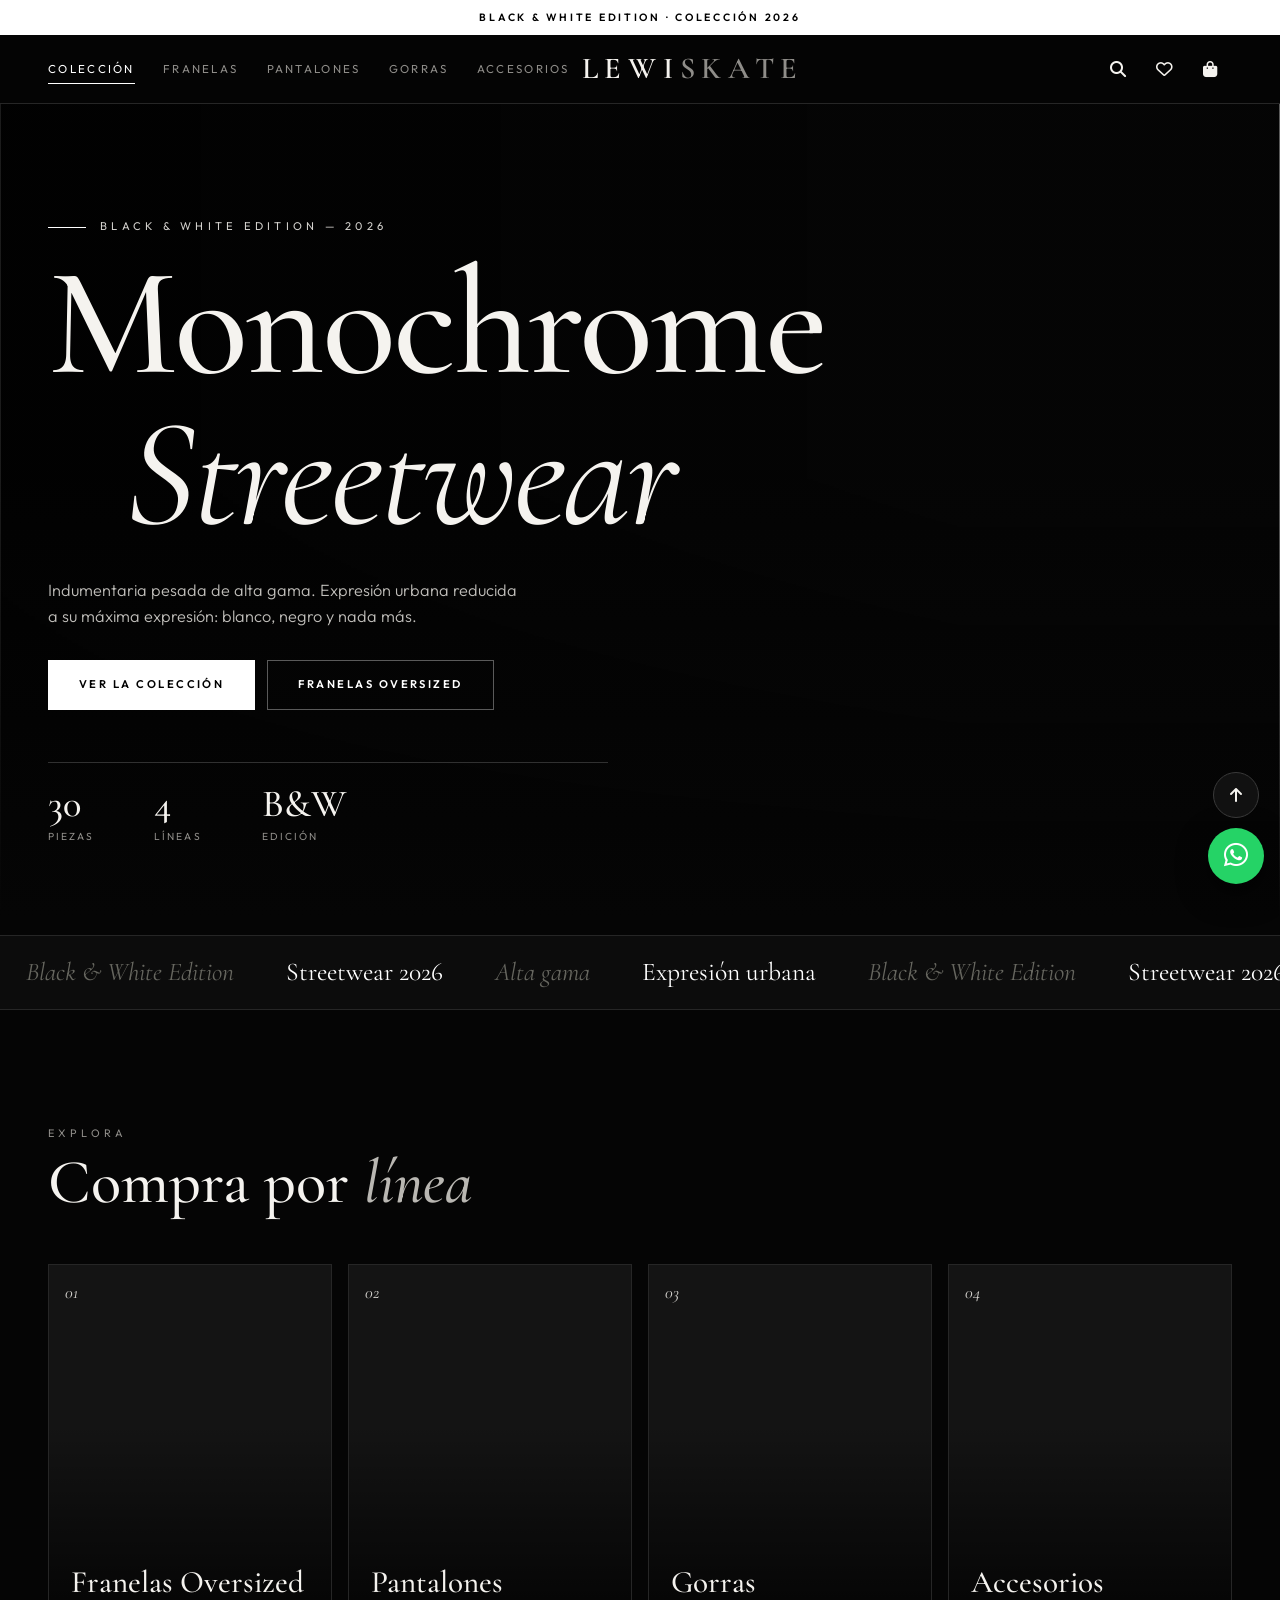
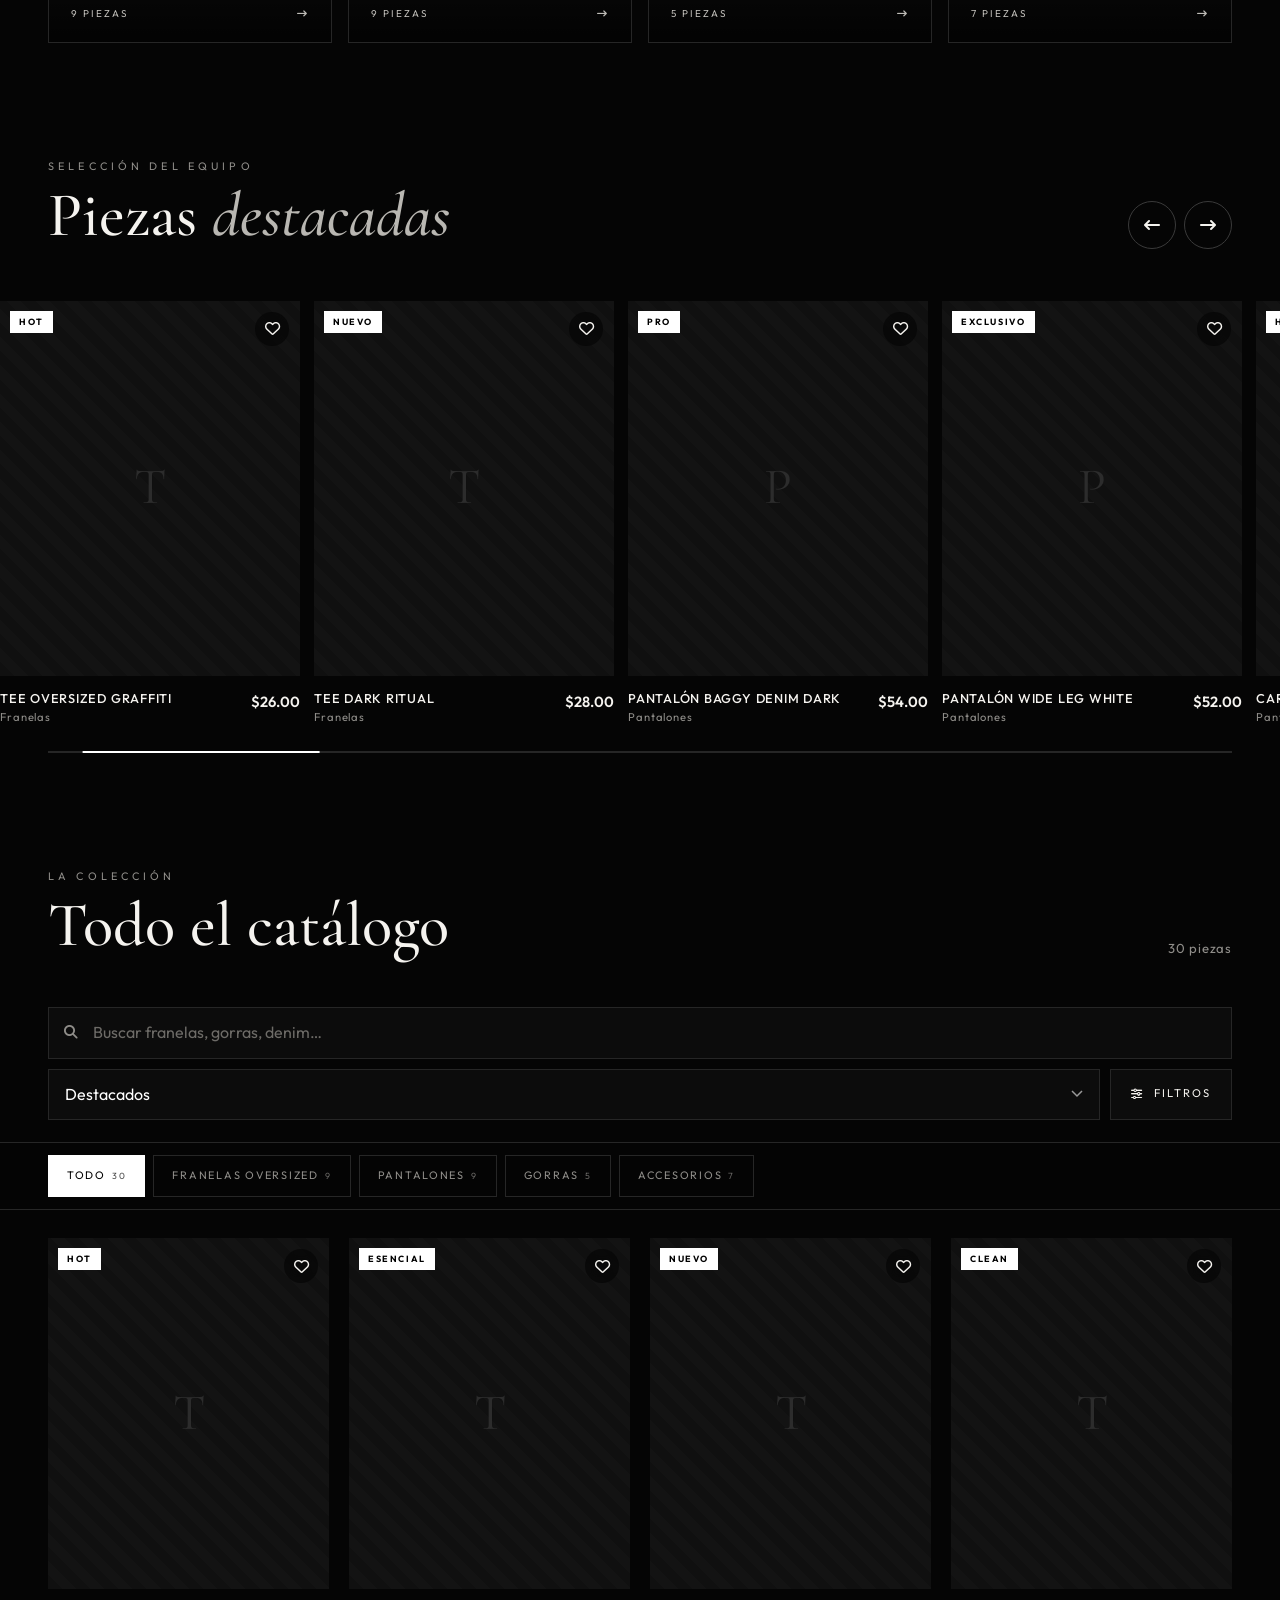
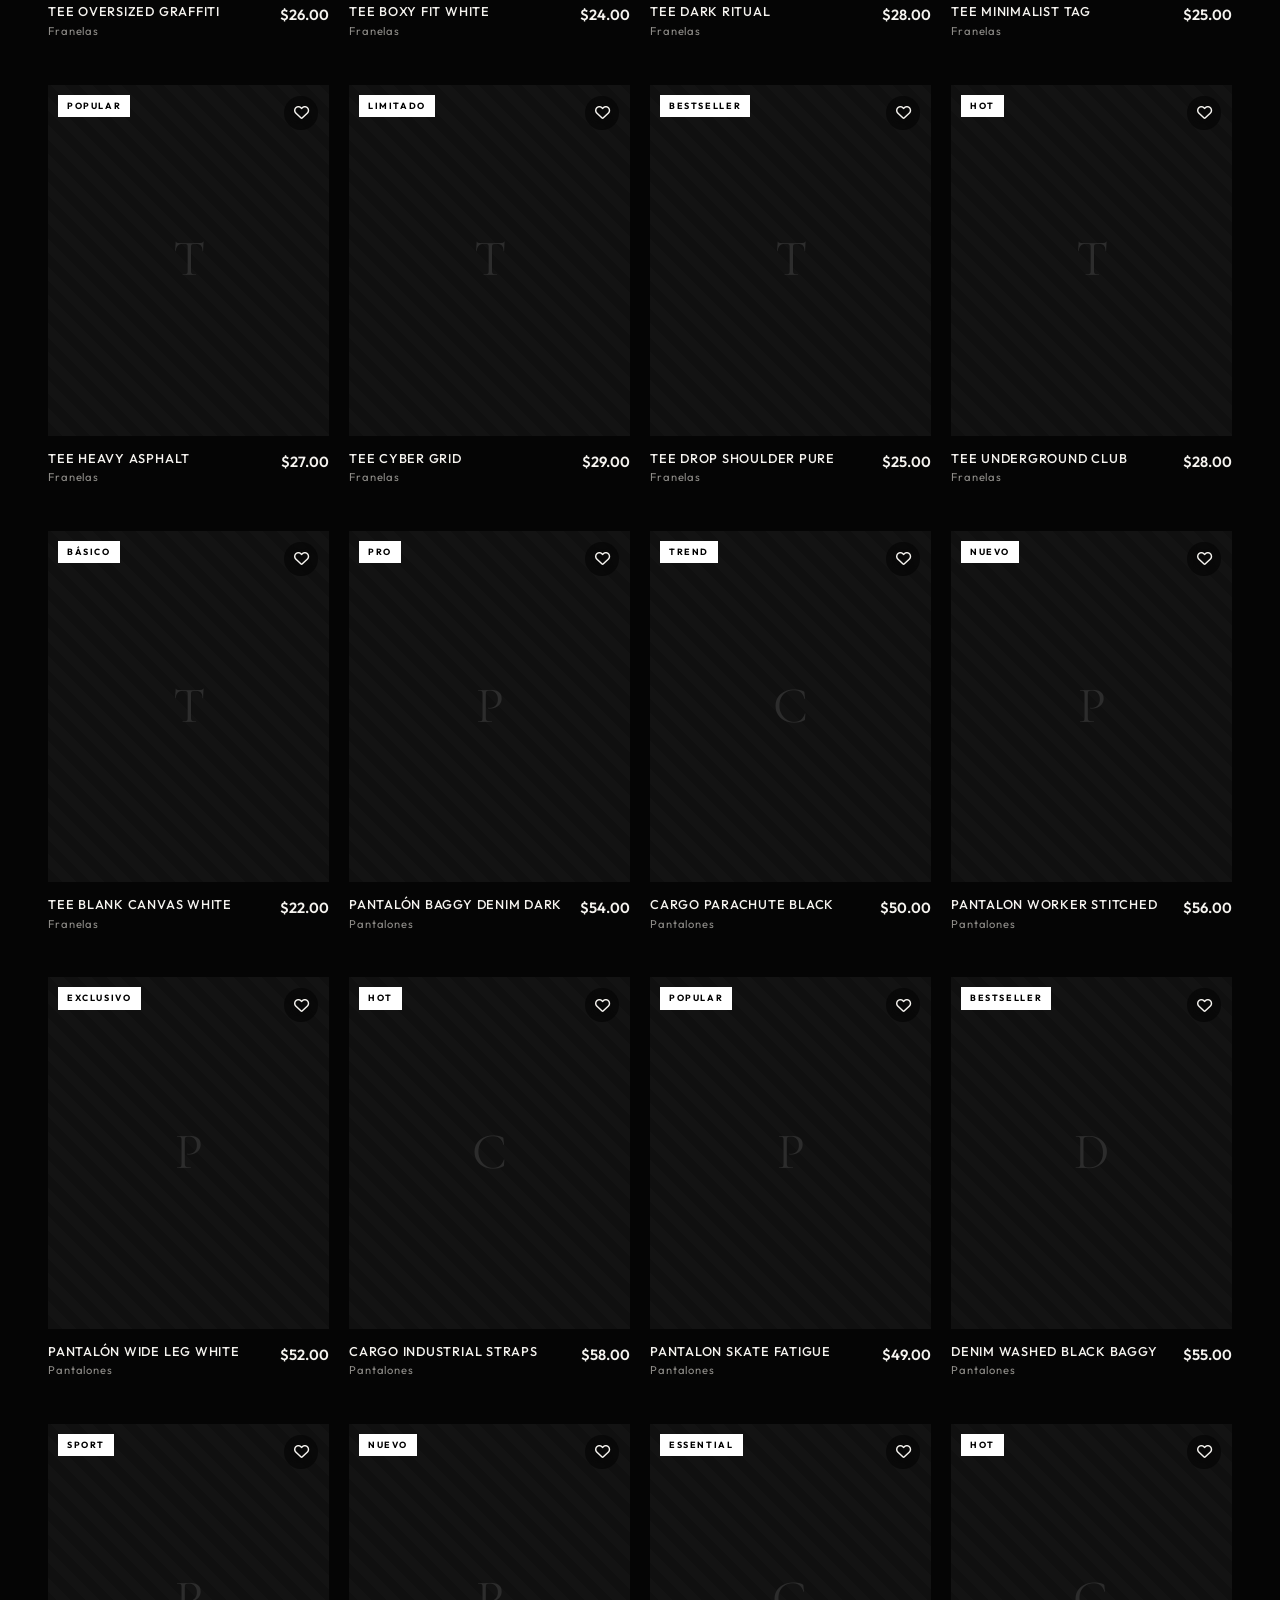
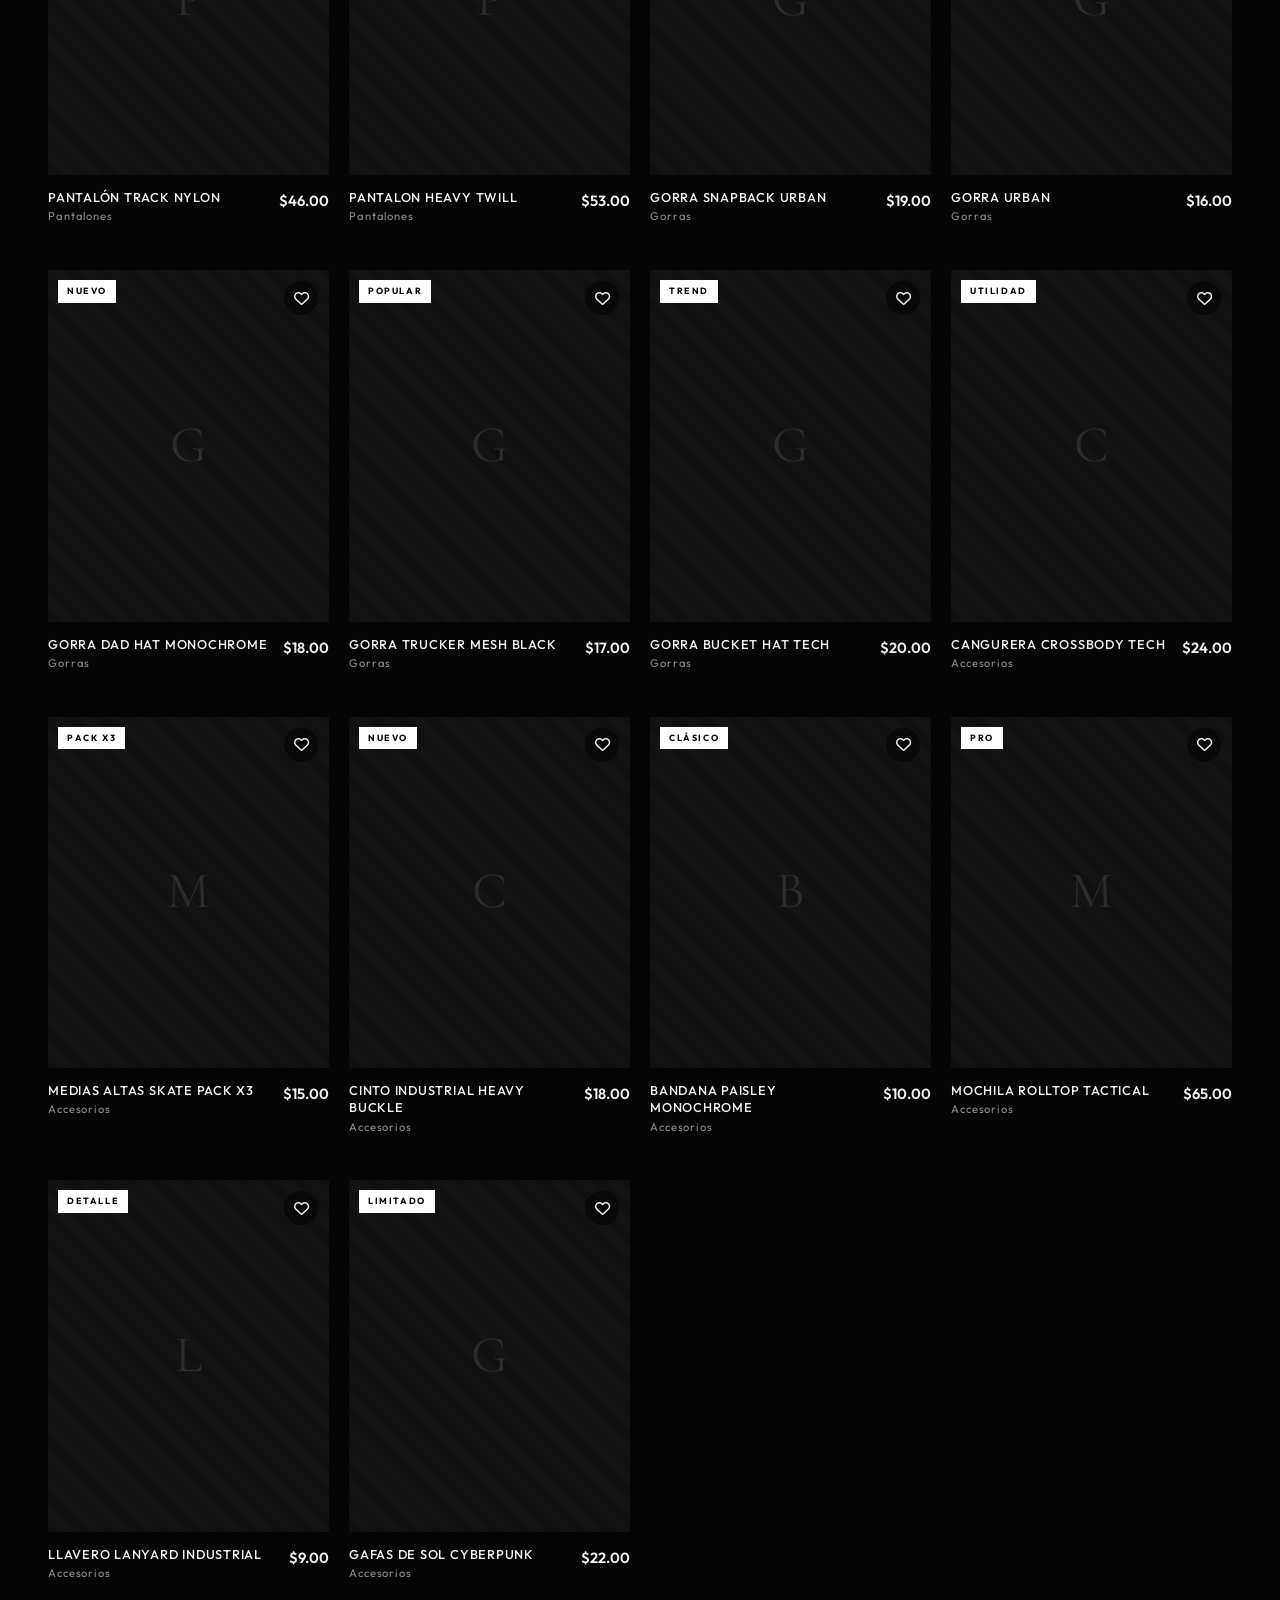
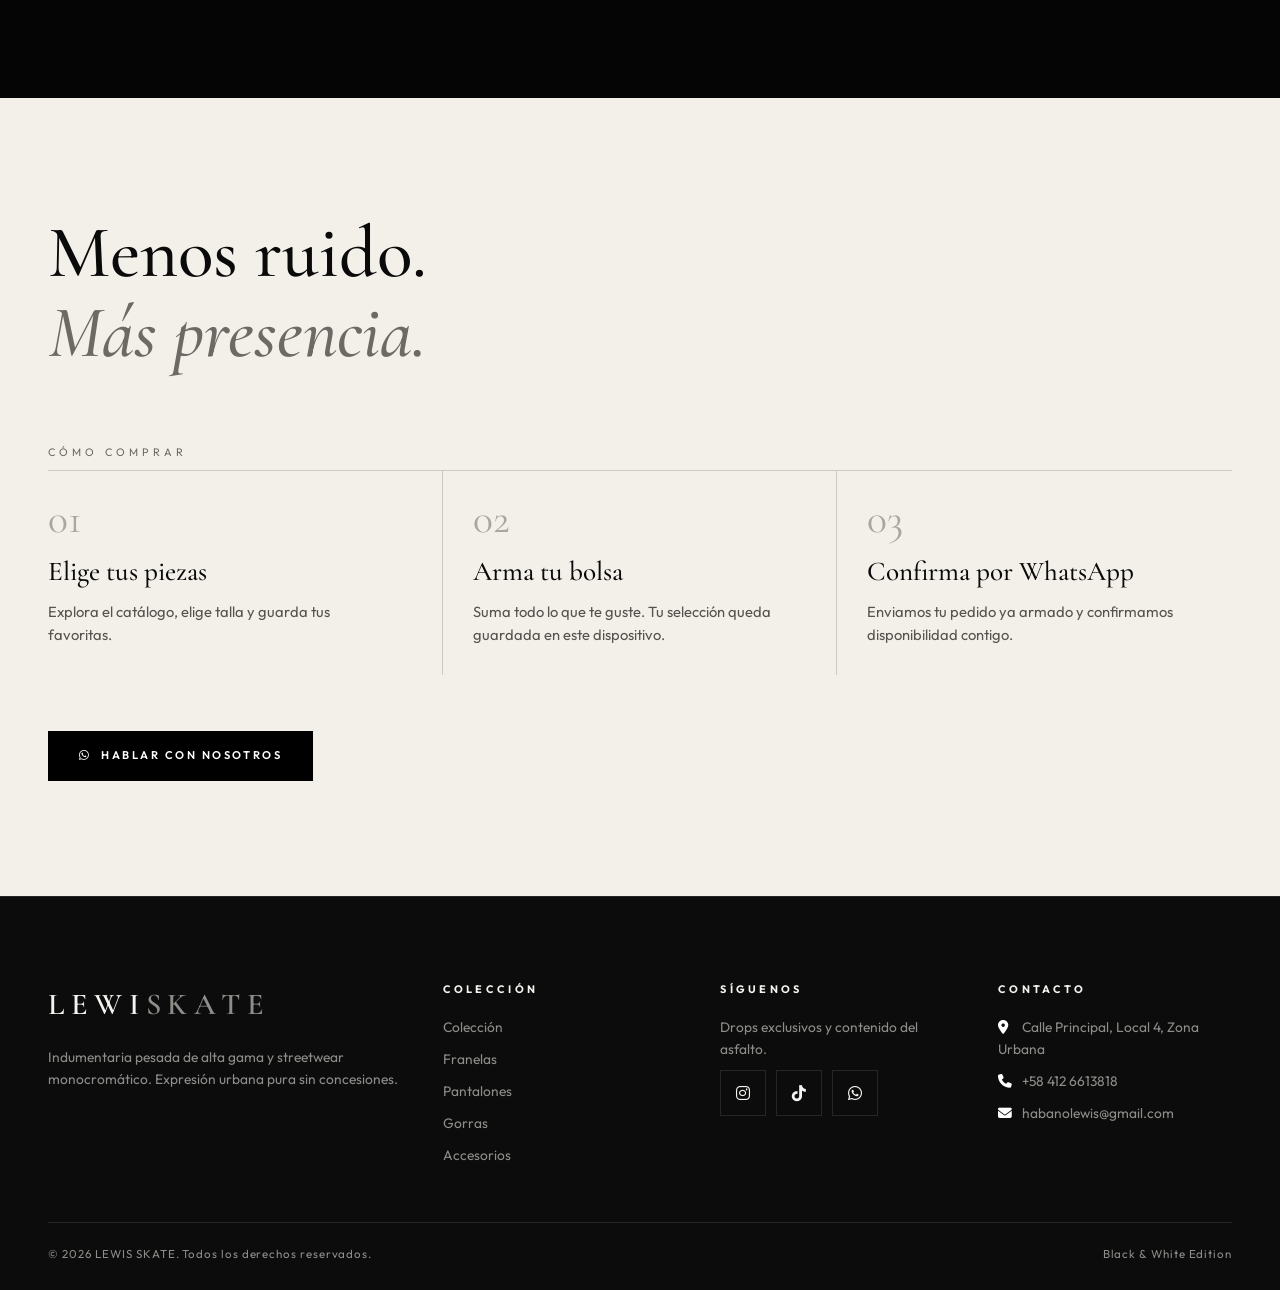
==== commit 2c2b9ff1: "Actuuu" ====
--- a/index.html
+++ b/index.html
@@ -1,94 +1,144 @@
 <!DOCTYPE html>
 <html lang="es">
 <head>
-    <meta charset="UTF-8">
-    <meta name="viewport" content="width=device-width, initial-scale=1.0">
-    <meta name="theme-color" content="#060606">
-    <title>LEWISKATE · Black &amp; White Edition</title>
-    <meta name="description" content="Indumentaria pesada de alta gama y streetwear monocromático. Franelas oversized, pantalones, gorras y accesorios.">
-    <link rel="preconnect" href="https://fonts.googleapis.com"><link rel="preconnect" href="https://fonts.gstatic.com" crossorigin>
-    <link href="https://fonts.googleapis.com/css2?family=Cormorant+Garamond:ital,wght@0,400;0,500;0,600;1,400;1,500&family=Outfit:wght@300;400;500;600;700&display=swap" rel="stylesheet">
-    <link rel="stylesheet" href="https://cdnjs.cloudflare.com/ajax/libs/font-awesome/6.4.0/css/all.min.css">
-    <link rel="stylesheet" href="style.css">
+<meta charset="UTF-8">
+<meta name="viewport" content="width=device-width, initial-scale=1, viewport-fit=cover">
+<meta name="theme-color" content="#050505">
+<title>LEWISKATE · Black &amp; White Edition</title>
+<meta name="description" content="Catálogo de streetwear monocromático de alta gama: franelas oversized, pantalones, gorras y accesorios. Pedidos directos por WhatsApp.">
+<link rel="preconnect" href="https://fonts.googleapis.com"><link rel="preconnect" href="https://fonts.gstatic.com" crossorigin>
+<link href="https://fonts.googleapis.com/css2?family=Cormorant+Garamond:ital,wght@0,400;0,500;0,600;1,400;1,500&family=Outfit:wght@300;400;500;600;700&display=swap" rel="stylesheet">
+<link rel="stylesheet" href="https://cdnjs.cloudflare.com/ajax/libs/font-awesome/6.4.0/css/all.min.css">
+<link rel="stylesheet" href="style.css">
 </head>
 <body>
-    <div id="progress"></div>
-    <div class="announce">Black &amp; White Edition · Colección 2026 · Atención directa por WhatsApp</div>
+<noscript><p style="padding:40px;text-align:center">Activa JavaScript para ver el catálogo.</p></noscript>
+<div id="progress"></div>
+<div class="announce" id="announce"><span>Black &amp; White Edition · Colección 2026</span></div>
 
-    <nav class="nav"><div class="wrap">
-        <a href="#" class="brand">LEWI<span>SKATE</span></a>
-        <div class="links">
-            <button data-cat="all">Colección</button><button data-cat="tees">Franelas</button><button data-cat="pants">Pantalones</button><button data-cat="caps">Gorras</button><button data-cat="accessories">Accesorios</button>
-        </div>
-        <div class="tools">
-            <button class="ib" id="searchbtn" aria-label="Buscar"><i class="fa-solid fa-magnifying-glass"></i></button>
-            <button class="ib" id="favbtn" aria-label="Mi selección"><i class="fa-regular fa-heart"></i><span class="badge" id="fcount">0</span></button>
-            <button class="ib" id="burger" aria-label="Menú"><i class="fa-solid fa-bars-staggered"></i></button>
-        </div>
-    </div></nav>
+<header class="nav" id="nav"><div class="wrap">
+  <button class="ib" id="burger" aria-label="Abrir menú" aria-expanded="false"><i class="fa-solid fa-bars-staggered"></i></button>
+  <div class="links" id="links">
+    <button data-cat="all">Colección</button><button data-cat="tees">Franelas</button><button data-cat="pants">Pantalones</button><button data-cat="caps">Gorras</button><button data-cat="accessories">Accesorios</button>
+  </div>
+  <a href="#top" class="brand" aria-label="LewisKate inicio">LEWI<span>SKATE</span></a>
+  <div class="tools">
+    <button class="ib" id="searchbtn" aria-label="Buscar"><i class="fa-solid fa-magnifying-glass"></i></button>
+    <button class="ib" id="favbtn" aria-label="Favoritos"><i class="fa-regular fa-heart"></i><span class="badge" id="fcount">0</span></button>
+    <button class="ib" id="bagbtn" aria-label="Mi bolsa"><i class="fa-solid fa-bag-shopping"></i><span class="badge" id="bcount">0</span></button>
+  </div>
+</div></header>
 
-    <header class="hero">
-        <img class="hero-bg" src="https://images.unsplash.com/photo-1517445312882-bc9910d016b7?auto=format&fit=crop&w=1600&q=80" alt="">
-        <div class="wrap hero-in" data-reveal>
-            <div class="kicker">Black &amp; White Edition — 2026</div>
-            <h1>Monochrome <em>Streetwear</em></h1>
-            <p>Indumentaria pesada de alta gama. Expresión urbana pura reducida a su máxima expresión en blanco y negro.</p>
-            <div class="cta"><button class="btn" id="hero-cta">Ver colección completa</button><button class="btn ghost" data-cat="tees">Franelas oversized</button></div>
-        </div>
-    </header>
+<div class="menu" id="menu" aria-hidden="true">
+  <nav id="menunav"></nav>
+  <div class="mfoot"><span><i class="fa-brands fa-whatsapp"></i> +58 412 6613818</span><span>habanolewis@gmail.com</span></div>
+</div>
 
-    <div class="marquee"><div class="mq" id="mq"></div></div>
+<main id="top">
+<section class="hero">
+  <img class="hero-bg" id="herobg" src="https://images.unsplash.com/photo-1517445312882-bc9910d016b7?auto=format&fit=crop&w=1600&q=80" alt="" fetchpriority="high">
+  <div class="wrap hero-in">
+    <div class="kicker">Black &amp; White Edition — 2026</div>
+    <h1><span class="ln"><span>Monochrome</span></span><span class="ln"><span><em>Streetwear</em></span></span></h1>
+    <p class="lead">Indumentaria pesada de alta gama. Expresión urbana reducida a su máxima expresión: blanco, negro y nada más.</p>
+    <div class="cta"><button class="btn" id="hero-cta">Ver la colección</button><button class="btn ghost" data-cat="tees">Franelas oversized</button></div>
+    <div class="hero-stats">
+      <div><b data-count="pieces">0</b><span>Piezas</span></div>
+      <div><b data-count="cats">0</b><span>Líneas</span></div>
+      <div><b>B&amp;W</b><span>Edición</span></div>
+    </div>
+  </div>
+</section>
 
-    <section class="sec"><div class="wrap">
-        <div class="head" data-reveal><small>Explora</small><h2>Compra por categoría</h2></div>
-        <div class="tiles" id="tiles" data-reveal></div>
-    </div></section>
+<div class="marquee" aria-hidden="true"><div class="mq" id="mq"></div></div>
 
-    <section class="sec" id="catalogo" style="padding-top:0"><div class="wrap">
-        <div class="head" data-reveal><small>La colección</small><h2 id="title">Todo el catálogo</h2></div>
+<section class="sec" id="lineas"><div class="wrap">
+  <div class="head" data-reveal><div><small>Explora</small><h2>Compra por <em>línea</em></h2></div></div>
+  <div class="tiles" id="tiles" data-reveal></div>
+</div></section>
+
+<section class="sec" id="destacados" style="padding-top:0"><div class="wrap">
+  <div class="head" data-reveal>
+    <div><small>Selección del equipo</small><h2>Piezas <em>destacadas</em></h2></div>
+    <div class="rail-nav"><button id="rprev" aria-label="Anterior"><i class="fa-solid fa-arrow-left-long"></i></button><button id="rnext" aria-label="Siguiente"><i class="fa-solid fa-arrow-right-long"></i></button></div>
+  </div>
+  <div class="rail-wrap"><div class="rail" id="rail"></div><div class="rail-bar"><i id="rbar"></i></div></div>
+</div></section>
+
+<section class="sec" id="catalogo" style="padding-top:0"><div class="wrap">
+  <div class="head" data-reveal><div><small>La colección</small><h2 id="title">Todo el catálogo</h2></div><span class="sub" id="count">0 piezas</span></div>
+  <div class="controls">
+    <label class="search"><span class="sr">Buscar</span><i class="fa-solid fa-magnifying-glass"></i><input type="search" id="q" placeholder="Buscar franelas, gorras, denim…" autocomplete="off" enterkeyhint="search"></label>
+    <select id="sort" aria-label="Ordenar"><option value="feat">Destacados</option><option value="asc">Precio: menor a mayor</option><option value="desc">Precio: mayor a menor</option><option value="az">Nombre: A–Z</option></select>
+    <button class="fbtn" id="ftoggle" aria-expanded="false" aria-controls="fpanel"><i class="fa-solid fa-sliders"></i> Filtros</button>
+  </div>
+  <div class="fpanel" id="fpanel"><div><div class="fp-in">
+    <div class="price-f"><span>Precio máx.</span><b id="maxv">$0</b><input type="range" id="max" aria-label="Precio máximo"></div>
+    <button class="link" id="reset" type="button">Limpiar filtros</button>
+  </div></div></div>
+</div>
+<div class="pillbar"><div class="wrap"><div class="pills" id="pills"></div></div></div>
+<div class="wrap"><div class="grid" id="grid" aria-live="polite"></div></div>
+</section>
+
+<section class="sec paper" id="comprar"><div class="wrap">
+  <h2 class="quote" data-reveal>Menos ruido.<br><em>Más presencia.</em></h2>
+  <div class="head" data-reveal style="margin-bottom:0"><div><small>Cómo comprar</small></div></div>
+  <div class="steps" data-reveal>
+    <div class="st"><i>01</i><h3>Elige tus piezas</h3><p>Explora el catálogo, elige talla y guarda tus favoritas.</p></div>
+    <div class="st"><i>02</i><h3>Arma tu bolsa</h3><p>Suma todo lo que te guste. Tu selección queda guardada en este dispositivo.</p></div>
+    <div class="st"><i>03</i><h3>Confirma por WhatsApp</h3><p>Enviamos tu pedido ya armado y confirmamos disponibilidad contigo.</p></div>
+  </div>
+  <div class="cta" data-reveal><a class="btn dark" id="paperwa" target="_blank" rel="noopener"><i class="fa-brands fa-whatsapp"></i> Hablar con nosotros</a></div>
+</div></section>
+</main>
+
+<footer><div class="wrap">
+  <div class="fg">
+    <div><a href="#top" class="brand" style="display:inline-block;margin-bottom:16px">LEWI<span>SKATE</span></a><p>Indumentaria pesada de alta gama y streetwear monocromático. Expresión urbana pura sin concesiones.</p></div>
+    <div><h4>Colección</h4><ul id="fcats"></ul></div>
+    <div><h4>Síguenos</h4><p>Drops exclusivos y contenido del asfalto.</p>
+      <div class="soc"><a href="https://instagram.com" target="_blank" rel="noopener" aria-label="Instagram"><i class="fa-brands fa-instagram"></i></a><a href="https://tiktok.com" target="_blank" rel="noopener" aria-label="TikTok"><i class="fa-brands fa-tiktok"></i></a><a href="https://wa.me/584126613818" target="_blank" rel="noopener" aria-label="WhatsApp"><i class="fa-brands fa-whatsapp"></i></a></div></div>
+    <div><h4>Contacto</h4><ul><li><i class="fa-solid fa-location-dot"></i>Calle Principal, Local 4, Zona Urbana</li><li><i class="fa-solid fa-phone"></i>+58 412 6613818</li><li><i class="fa-solid fa-envelope"></i>habanolewis@gmail.com</li></ul></div>
+  </div>
+  <div class="fb"><span>&copy; 2026 LEWIS SKATE. Todos los derechos reservados.</span><span>Black &amp; White Edition</span></div>
+</div></footer>
+
+<div class="fabs">
+  <button class="totop" id="totop" aria-label="Volver arriba"><i class="fa-solid fa-arrow-up"></i></button>
+  <a class="wa-float" id="wafloat" target="_blank" rel="noopener" aria-label="Contactar por WhatsApp"><i class="fa-brands fa-whatsapp"></i></a>
+</div>
+
+<div class="ov" id="ov"></div>
+
+<!-- Vista de producto -->
+<div class="modal" id="modal" role="dialog" aria-modal="true" aria-labelledby="pmname"><div class="pm">
+  <button class="x" id="mclose" aria-label="Cerrar"><i class="fa-solid fa-xmark"></i></button>
+  <div class="pm-img"><div class="ph" id="pmimg"></div>
+    <button class="arrow l" id="prev" aria-label="Anterior"><i class="fa-solid fa-chevron-left"></i></button>
+    <button class="arrow r" id="next" aria-label="Siguiente"><i class="fa-solid fa-chevron-right"></i></button></div>
+  <div class="pm-txt">
+    <small id="pmcat"></small><h3 id="pmname"></h3><div class="pm-price" id="pmprice"></div><p id="pmdesc"></p>
+    <div><div class="lbl"><span>Talla</span><span id="pmsel"></span></div><div class="sizes" id="pmsizes"></div></div>
+    <div><div class="lbl"><span>Cantidad</span></div><div class="qty"><button id="qminus" aria-label="Menos">−</button><b id="qval">1</b><button id="qplus" aria-label="Más">+</button></div></div>
+    <div class="pm-act">
+      <div class="pm-row"><button class="btn" id="pmadd"><i class="fa-solid fa-bag-shopping"></i> Añadir a la bolsa</button><button class="btn ghost sq" id="pmfav" aria-label="Guardar en favoritos"></button></div>
+      <a class="btn wa" id="pmwa" target="_blank" rel="noopener"><i class="fa-brands fa-whatsapp"></i> Pedir ahora por WhatsApp</a>
     </div>
-    <div class="toolbar"><div class="wrap tb">
-        <div class="pills" id="pills"></div>
-        <div class="ctl">
-            <div class="search"><i class="fa-solid fa-magnifying-glass"></i><input type="text" id="q" placeholder="Buscar piezas…  ( / )"></div>
-            <div class="price-f">Hasta <b id="maxv">$0</b><input type="range" id="max" aria-label="Precio máximo"></div>
-            <select id="sort" aria-label="Ordenar"><option value="feat">Destacados</option><option value="asc">Precio: menor a mayor</option><option value="desc">Precio: mayor a menor</option><option value="az">Nombre: A–Z</option></select>
-        </div>
-    </div></div>
-    <div class="wrap">
-        <div class="meta"><span id="count">0 piezas</span><button id="reset" style="display:none">Limpiar filtros</button></div>
-        <div class="grid" id="grid"></div>
-    </div></section>
+    <p class="note"><i class="fa-regular fa-circle-check"></i> Disponibilidad confirmada por WhatsApp.</p>
+    <div class="rel"><div class="lbl"><span>También te puede gustar</span></div><div class="rel-row" id="pmrel"></div></div>
+  </div>
+</div></div>
 
-    <footer><div class="wrap">
-        <div class="fg">
-            <div><a href="#" class="brand" style="display:inline-block;margin-bottom:16px">LEWI<span>SKATE</span></a><p>Indumentaria pesada de alta gama y streetwear monocromático. Expresión urbana pura sin concesiones.</p></div>
-            <div><h4>Redes sociales</h4><p>Síguenos para ver los drops exclusivos y contenido del asfalto.</p>
-                <div class="soc"><a href="https://instagram.com" target="_blank" rel="noopener" aria-label="Instagram"><i class="fa-brands fa-instagram"></i></a><a href="https://tiktok.com" target="_blank" rel="noopener" aria-label="TikTok"><i class="fa-brands fa-tiktok"></i></a><a href="https://wa.me/584126613818" target="_blank" rel="noopener" aria-label="WhatsApp"><i class="fa-brands fa-whatsapp"></i></a></div></div>
-            <div><h4>Contacto</h4><ul><li><i class="fa-solid fa-location-dot"></i>Calle Principal, Local 4, Zona Urbana</li><li><i class="fa-solid fa-phone"></i>+58 412 6613818</li><li><i class="fa-solid fa-envelope"></i>habanolewis@gmail.com</li></ul></div>
-        </div>
-        <div class="fb"><span>&copy; 2026 LEWIS SKATE. Todos los derechos reservados.</span><span>Black &amp; White Edition</span></div>
-    </div></footer>
+<!-- Bolsa / Favoritos -->
+<aside class="drawer" id="drawer" aria-label="Bolsa y favoritos">
+  <div class="dh"><h3 id="dtitle">Mi bolsa</h3><button class="ib" id="dclose" aria-label="Cerrar"><i class="fa-solid fa-xmark"></i></button></div>
+  <div class="tabs"><button id="tabbag" class="on">Bolsa (0)</button><button id="tabfav">Favoritos (0)</button></div>
+  <div class="db" id="dbody"></div>
+  <div class="df" id="dfoot"></div>
+</aside>
+<div id="toast" role="status" aria-live="polite"></div>
 
-    <a class="wa-float" href="https://wa.me/584126613818?text=Hola,%20estoy%20viendo%20el%20cat%C3%A1logo%20de%20Lewis%20Skate%20y%20quiero%20m%C3%A1s%20informaci%C3%B3n." target="_blank" rel="noopener" aria-label="Contactar por WhatsApp"><i class="fa-brands fa-whatsapp"></i></a>
-
-    <!-- Vista rápida -->
-    <div class="ov" id="ov"></div>
-    <div class="modal" id="modal" role="dialog" aria-modal="true"><div class="mbox">
-        <button class="x" id="mclose" aria-label="Cerrar"><i class="fa-solid fa-xmark"></i></button>
-        <div class="mimg"><div id="mimg"></div><button class="arrow l" id="prev" aria-label="Anterior"><i class="fa-solid fa-chevron-left"></i></button><button class="arrow r" id="next" aria-label="Siguiente"><i class="fa-solid fa-chevron-right"></i></button></div>
-        <div class="mtxt"><small id="mcat"></small><h3 id="mname"></h3><div class="mp" id="mprice"></div><p id="mdesc"></p>
-            <p class="note">Disponibilidad y tallas por WhatsApp.</p>
-            <div class="row"><a class="btn wa" id="mwa" target="_blank" rel="noopener"><i class="fa-brands fa-whatsapp"></i> Consultar</a><button class="btn ghost" id="mfav" type="button"></button></div></div>
-    </div></div>
-
-    <!-- Mi selección -->
-    <aside class="drawer" id="drawer"><div class="dh"><h3>Mi selección</h3><button id="dclose" aria-label="Cerrar"><i class="fa-solid fa-xmark"></i></button></div>
-        <div class="db" id="dbody"></div>
-        <div class="df" id="dfoot"><div class="tot"><span>Total estimado</span><b id="dtotal">$0.00</b></div><a class="btn wa full" id="dwa" target="_blank" rel="noopener"><i class="fa-brands fa-whatsapp"></i> Consultar selección</a></div>
-    </aside>
-    <div id="toast" role="status"></div>
-
-    <script src="script.js"></script>
+<script src="script.js"></script>
 </body>
 </html>
--- a/style.css
+++ b/style.css
@@ -1,84 +1,313 @@
-/* LEWISKATE · Black & White Edition — tienda de lujo monocromática */
-:root{--bg:#060606;--s1:#0d0d0d;--s2:#141414;--line:#242424;--text:#f4f4f2;--mut:#8b8b88;--w:#fff;--serif:'Cormorant Garamond',Georgia,serif;--sans:'Outfit',system-ui,sans-serif;--ease:cubic-bezier(.2,.8,.2,1)}
-*{margin:0;padding:0;box-sizing:border-box}html{scroll-behavior:smooth;scroll-padding-top:90px}
-body{font-family:var(--sans);background:var(--bg);color:var(--text);line-height:1.6;overflow-x:hidden;-webkit-font-smoothing:antialiased}
-body.lock{overflow:hidden}a{color:inherit;text-decoration:none}img{max-width:100%;display:block}button{font-family:inherit;cursor:pointer;color:inherit}
-::selection{background:#fff;color:#000}::-webkit-scrollbar{width:8px}::-webkit-scrollbar-track{background:#000}::-webkit-scrollbar-thumb{background:#2a2a2a}::-webkit-scrollbar-thumb:hover{background:#fff}
-.wrap{width:min(1320px,92%);margin:auto}
-#progress{position:fixed;top:0;left:0;height:2px;width:0;background:#fff;z-index:400}
-.announce{background:#fff;color:#000;text-align:center;font-size:.68rem;letter-spacing:.28em;text-transform:uppercase;font-weight:600;padding:9px 12px}
-/* Navegación */
-.nav{position:sticky;top:0;z-index:200;background:rgba(6,6,6,.78);backdrop-filter:blur(18px);border-bottom:1px solid var(--line);transition:background .3s}
-.nav .wrap{height:74px;display:grid;grid-template-columns:1fr auto 1fr;align-items:center;gap:20px}
-.brand{font-family:var(--serif);font-size:1.9rem;font-weight:600;letter-spacing:.22em;text-transform:uppercase}.brand span{color:var(--mut)}
-.links{display:flex;gap:30px}.links button{background:none;border:none;font-size:.74rem;letter-spacing:.2em;text-transform:uppercase;color:var(--mut);padding:6px 0;position:relative;transition:color .25s}
-.links button::after{content:"";position:absolute;left:0;bottom:0;height:1px;width:100%;background:#fff;transform:scaleX(0);transform-origin:left;transition:transform .35s var(--ease)}.links button:hover,.links button.on{color:#fff}.links button:hover::after,.links button.on::after{transform:scaleX(1)}
-.tools{display:flex;justify-content:flex-end;gap:8px}.ib{position:relative;width:44px;height:44px;border-radius:50%;border:1px solid transparent;background:none;display:grid;place-items:center;font-size:1rem;transition:all .25s}.ib:hover{border-color:var(--line);background:var(--s2)}
-.badge{position:absolute;top:2px;right:0;min-width:18px;height:18px;border-radius:9px;background:#fff;color:#000;font-size:.65rem;font-weight:700;display:none;place-items:center;padding:0 4px}.badge.show{display:grid}.badge.pop{animation:pop .4s}@keyframes pop{50%{transform:scale(1.5)}}
-#burger{display:none}
-/* Hero */
-.hero{position:relative;min-height:calc(100vh - 110px);display:grid;align-items:end;overflow:hidden;border-bottom:1px solid var(--line)}
-.hero-bg{position:absolute;inset:-8% 0;width:100%;height:116%;object-fit:cover;filter:grayscale(1) contrast(1.15) brightness(.55)}
-.hero::after{content:"";position:absolute;inset:0;background:linear-gradient(to top,var(--bg) 4%,transparent 60%),linear-gradient(90deg,rgba(0,0,0,.7),transparent 70%)}
-.hero-in{position:relative;z-index:2;padding:0 0 clamp(50px,9vw,110px)}
-.kicker{font-size:.72rem;letter-spacing:.4em;text-transform:uppercase;color:#cfcfcd;display:flex;align-items:center;gap:16px}.kicker::before{content:"";width:46px;height:1px;background:#fff}
-.hero h1{font-family:var(--serif);font-weight:500;font-size:clamp(3.4rem,12vw,9.5rem);line-height:.92;margin:20px 0 24px;letter-spacing:-.02em}.hero h1 em{font-style:italic;font-weight:400;display:block;padding-left:.6em}
-.hero p{max-width:480px;color:#bdbdba;font-weight:300;margin-bottom:34px}.cta{display:flex;gap:14px;flex-wrap:wrap}
-.btn{display:inline-flex;align-items:center;justify-content:center;gap:10px;padding:16px 34px;background:#fff;color:#000;border:1px solid #fff;font-size:.72rem;letter-spacing:.22em;text-transform:uppercase;font-weight:600;transition:all .35s var(--ease)}
-.btn:hover{background:transparent;color:#fff}.btn.ghost{background:transparent;color:#fff;border-color:#555}.btn.ghost:hover{background:#fff;color:#000;border-color:#fff}.btn.wa{background:#25D366;border-color:#25D366;color:#fff}.btn.wa:hover{background:transparent;color:#25D366}
-.btn.full{width:100%}
-/* Marquee */
-.marquee{overflow:hidden;border-bottom:1px solid var(--line);padding:18px 0;background:var(--s1)}.mq{display:flex;width:max-content;animation:mq 32s linear infinite}.mq span{font-family:var(--serif);font-style:italic;font-size:1.5rem;color:#6e6e6c;padding:0 28px;white-space:nowrap}.mq span:nth-child(even){color:#fff;font-style:normal}
+/* =====================================================
+   LEWISKATE · Black & White Edition — catálogo de lujo
+   ===================================================== */
+:root{
+  --bg:#050505;--s1:#0c0c0c;--s2:#141414;--s3:#1e1e1e;--line:#262626;--line2:#3a3a3a;
+  --text:#f5f3ef;--mut:#8f8d89;--paper:#f3f0ea;--ink:#0a0a0a;
+  --serif:'Cormorant Garamond',Georgia,'Times New Roman',serif;
+  --sans:'Outfit',system-ui,-apple-system,'Segoe UI',Roboto,sans-serif;
+  --ease:cubic-bezier(.22,.8,.22,1);
+  --navh:68px;--gut:clamp(16px,4vw,48px);
+  --safe-b:env(safe-area-inset-bottom,0px);--safe-r:env(safe-area-inset-right,0px)
+}
+*,*::before,*::after{margin:0;padding:0;box-sizing:border-box}
+html{scroll-behavior:smooth;-webkit-text-size-adjust:100%;text-size-adjust:100%;overflow-x:hidden;-webkit-tap-highlight-color:transparent}
+body{font-family:var(--sans);background:var(--bg);color:var(--text);line-height:1.6;min-height:100vh;overflow-x:clip;-webkit-font-smoothing:antialiased;text-rendering:optimizeLegibility}
+html.lock,html.lock body{overflow:hidden}
+a{color:inherit;text-decoration:none}img{max-width:100%;display:block}
+button{font:inherit;color:inherit;cursor:pointer;background:none;border:0}
+button,a,select,input{touch-action:manipulation}
+ul{list-style:none}
+::selection{background:#fff;color:#000}
+:focus-visible{outline:2px solid #fff;outline-offset:3px}
+.wrap{width:min(1360px,100% - 2*var(--gut));margin-inline:auto}
+.sr{position:absolute;width:1px;height:1px;overflow:hidden;clip:rect(0 0 0 0);white-space:nowrap}
+
+/* barra de progreso + anuncio */
+#progress{position:fixed;top:0;left:0;height:2px;width:0;background:#fff;z-index:900}
+.announce{background:#fff;color:#000;text-align:center;font-size:.66rem;letter-spacing:.26em;text-transform:uppercase;font-weight:600;padding:9px 14px;overflow:hidden;white-space:nowrap}
+.announce span{display:inline-block;animation:fadeA .6s var(--ease)}
+@keyframes fadeA{from{opacity:0;transform:translateY(8px)}}
+
+/* navegación */
+.nav{position:sticky;top:0;z-index:300;background:rgba(5,5,5,.72);-webkit-backdrop-filter:blur(18px) saturate(1.4);backdrop-filter:blur(18px) saturate(1.4);border-bottom:1px solid var(--line);transition:transform .45s var(--ease),background .3s}
+.nav.hide{transform:translateY(-101%)}
+.nav .wrap{height:var(--navh);display:grid;grid-template-columns:1fr auto 1fr;align-items:center;gap:12px}
+.brand{font-family:var(--serif);font-size:clamp(1.45rem,4.6vw,1.9rem);font-weight:600;letter-spacing:.22em;text-transform:uppercase;white-space:nowrap}
+.brand span{color:var(--mut)}
+.links{display:none;gap:clamp(18px,2.2vw,34px)}
+.links button{font-size:.72rem;letter-spacing:.2em;text-transform:uppercase;color:var(--mut);padding:8px 0;position:relative;transition:color .25s}
+.links button::after{content:"";position:absolute;left:0;right:0;bottom:2px;height:1px;background:#fff;transform:scaleX(0);transform-origin:left;transition:transform .4s var(--ease)}
+.links button:hover,.links button.on{color:#fff}.links button:hover::after,.links button.on::after{transform:scaleX(1)}
+.tools{display:flex;justify-content:flex-end;gap:2px}
+.ib{position:relative;width:44px;height:44px;border-radius:50%;display:grid;place-items:center;font-size:1.02rem;transition:background .25s,transform .25s}
+.ib:hover{background:var(--s3)}.ib:active{transform:scale(.92)}
+.badge{position:absolute;top:3px;right:1px;min-width:18px;height:18px;border-radius:9px;background:#fff;color:#000;font-size:.64rem;font-weight:700;display:none;place-items:center;padding:0 5px;line-height:1}
+.badge.show{display:grid}.badge.pop{animation:pop .45s var(--ease)}
+@keyframes pop{40%{transform:scale(1.55)}}
+#burger{justify-self:start;margin-left:-10px}
+.nav .brand{justify-self:center}
+@media(min-width:1000px){.links{display:flex}#burger{display:none}.nav .wrap{grid-template-columns:1fr auto 1fr}}
+
+/* menú móvil */
+.menu{position:fixed;inset:0;z-index:290;background:var(--bg);padding:calc(var(--navh) + 40px) var(--gut) calc(30px + var(--safe-b));display:flex;flex-direction:column;overflow-y:auto;opacity:0;visibility:hidden;transform:translateY(-14px);transition:all .45s var(--ease)}
+.menu.open{opacity:1;visibility:visible;transform:none}
+.menu nav{display:flex;flex-direction:column}
+.menu nav button{display:flex;justify-content:space-between;align-items:baseline;text-align:left;font-family:var(--serif);font-size:clamp(2.2rem,9vw,3.2rem);font-weight:500;line-height:1.15;padding:14px 0;border-bottom:1px solid var(--line)}
+.menu nav button small{font-family:var(--sans);font-size:.7rem;letter-spacing:.2em;color:var(--mut)}
+.menu .mfoot{margin-top:auto;padding-top:34px;color:var(--mut);font-size:.85rem;display:grid;gap:6px}
+.nav.menu-on{transform:none!important;background:var(--bg)}
+
+/* hero */
+.hero{position:relative;min-height:calc(100vh - var(--navh));min-height:calc(100svh - var(--navh));display:grid;align-items:end;overflow:hidden;border-bottom:1px solid var(--line);isolation:isolate}
+.hero-bg{position:absolute;left:0;top:-6%;width:100%;height:112%;object-fit:cover;object-position:center 30%;filter:grayscale(1) contrast(1.15) brightness(.5);z-index:-2;will-change:transform}
+.hero::before{content:"";position:absolute;inset:0;z-index:-1;background:linear-gradient(to top,var(--bg) 2%,rgba(5,5,5,.1) 55%),linear-gradient(90deg,rgba(0,0,0,.7),transparent 75%)}
+.hero-in{padding:0 0 clamp(36px,7vw,90px)}
+.kicker{font-size:.7rem;letter-spacing:.38em;text-transform:uppercase;color:#d4d2ce;display:flex;align-items:center;gap:14px}
+.kicker::before{content:"";width:38px;height:1px;background:#fff}
+.hero h1{font-family:var(--serif);font-weight:500;font-size:clamp(2.9rem,13.2vw,9.6rem);line-height:.9;margin:18px 0 22px;letter-spacing:-.02em}
+.hero h1 .ln{display:block;overflow:hidden;padding-bottom:.08em}
+.hero h1 .ln>span{display:block;transform:translateY(105%);animation:up 1.1s var(--ease) .15s forwards}
+.hero h1 .ln:nth-child(2)>span{animation-delay:.32s}
+.hero h1 em{font-style:italic;font-weight:400;padding-left:.5em}
+@keyframes up{to{transform:none}}
+.hero p.lead{max-width:470px;color:#c0beba;font-weight:300;margin-bottom:30px;font-size:clamp(.92rem,2.6vw,1.02rem)}
+.cta{display:flex;gap:12px;flex-wrap:wrap}
+.btn{display:inline-flex;align-items:center;justify-content:center;gap:10px;min-height:50px;padding:14px 30px;background:#fff;color:#000;border:1px solid #fff;font-size:.7rem;letter-spacing:.22em;text-transform:uppercase;font-weight:600;transition:background .35s var(--ease),color .35s var(--ease),border-color .35s,transform .2s;text-align:center}
+.btn:hover{background:transparent;color:#fff}.btn:active{transform:scale(.97)}
+.btn.ghost{background:transparent;color:#fff;border-color:#5a5a5a}.btn.ghost:hover{background:#fff;color:#000;border-color:#fff}
+.btn.wa{background:#25D366;border-color:#25D366;color:#fff}.btn.wa:hover{background:transparent;color:#25D366}
+.btn.dark{background:#000;color:#fff;border-color:#000}.btn.dark:hover{background:transparent;color:#000}
+.btn.full{width:100%}.btn[disabled]{opacity:.4;pointer-events:none}
+.hero-stats{display:flex;gap:clamp(22px,5vw,60px);margin-top:clamp(28px,5vw,52px);padding-top:22px;border-top:1px solid rgba(255,255,255,.18);max-width:560px}
+.hero-stats div{display:grid}.hero-stats b{font-family:var(--serif);font-size:clamp(1.7rem,5vw,2.4rem);font-weight:500;line-height:1}
+.hero-stats span{font-size:.64rem;letter-spacing:.2em;text-transform:uppercase;color:var(--mut);margin-top:6px}
+
+/* marquee */
+.marquee{overflow:hidden;border-bottom:1px solid var(--line);padding:16px 0;background:var(--s1)}
+.mq{display:flex;width:max-content;animation:mq 38s linear infinite}
+.mq span{font-family:var(--serif);font-style:italic;font-size:clamp(1.2rem,3.6vw,1.6rem);color:#66665f;padding:0 26px;white-space:nowrap}
+.mq span:nth-child(even){color:#fff;font-style:normal}
 @keyframes mq{to{transform:translateX(-50%)}}
-/* Secciones */
-.sec{padding:clamp(60px,9vw,110px) 0}.head{text-align:center;margin-bottom:46px}.head small{font-size:.7rem;letter-spacing:.4em;text-transform:uppercase;color:var(--mut)}
-.head h2{font-family:var(--serif);font-weight:500;font-size:clamp(2.2rem,5vw,3.8rem);line-height:1.1;margin-top:8px}
-.tiles{display:grid;grid-template-columns:repeat(auto-fit,minmax(250px,1fr));gap:16px}
-.tile{position:relative;aspect-ratio:3/4;overflow:hidden;border:1px solid var(--line);background:var(--s1);text-align:left;display:block}
-.tile img{position:absolute;inset:0;width:100%;height:100%;object-fit:cover;filter:grayscale(1) brightness(.62);transition:transform .9s var(--ease),filter .6s}
-.tile:hover img{transform:scale(1.08);filter:grayscale(.2) brightness(.8)}.tile::after{content:"";position:absolute;inset:0;background:linear-gradient(to top,rgba(0,0,0,.85),transparent 55%)}
-.tile div{position:absolute;left:22px;right:22px;bottom:20px;z-index:2}.tile h3{font-family:var(--serif);font-weight:500;font-size:1.9rem;line-height:1.1}.tile span{font-size:.7rem;letter-spacing:.24em;text-transform:uppercase;color:#bbb;display:flex;justify-content:space-between;margin-top:6px}.tile span i{transition:transform .3s}.tile:hover span i{transform:translateX(6px)}
-/* Barra de herramientas */
-.toolbar{position:sticky;top:74px;z-index:100;background:rgba(6,6,6,.9);backdrop-filter:blur(14px);border-block:1px solid var(--line);padding:14px 0;margin-bottom:34px}
-.tb{display:flex;gap:18px;align-items:center;justify-content:space-between;flex-wrap:wrap}
-.pills{display:flex;gap:8px;overflow-x:auto;scrollbar-width:none}.pills::-webkit-scrollbar{display:none}
-.pill{flex:none;background:none;border:1px solid var(--line);padding:9px 18px;font-size:.7rem;letter-spacing:.16em;text-transform:uppercase;color:var(--mut);transition:all .25s}.pill sup{margin-left:4px;font-size:.58rem}.pill:hover{color:#fff;border-color:#666}.pill.on{background:#fff;color:#000;border-color:#fff}
-.ctl{display:flex;gap:14px;align-items:center;flex-wrap:wrap}
-.search{position:relative}.search i{position:absolute;left:14px;top:50%;transform:translateY(-50%);color:var(--mut);font-size:.8rem}
-.search input,select{background:var(--s1);border:1px solid var(--line);color:#fff;padding:11px 14px 11px 38px;font:inherit;font-size:.82rem;width:230px;transition:border-color .2s}select{padding:11px 14px;width:auto;cursor:pointer}.search input:focus,select:focus{outline:none;border-color:#fff}
-.price-f{display:flex;align-items:center;gap:10px;font-size:.74rem;color:var(--mut)}.price-f b{color:#fff;min-width:58px}input[type=range]{accent-color:#fff;width:120px}
-.meta{display:flex;justify-content:space-between;color:var(--mut);font-size:.78rem;margin-bottom:22px;letter-spacing:.06em}.meta button{background:none;border:none;color:#fff;text-decoration:underline;font-size:.78rem}
-/* Productos */
-.grid{display:grid;grid-template-columns:repeat(auto-fill,minmax(250px,1fr));gap:34px 18px}
-.card{animation:rise .7s var(--ease) both;animation-delay:calc(var(--i)*45ms);cursor:pointer}
-.media{position:relative;aspect-ratio:4/5;background:var(--s2);overflow:hidden}.media img{width:100%;height:100%;object-fit:cover;filter:grayscale(.25);transition:transform .9s var(--ease),filter .5s}
-.card:hover .media img{transform:scale(1.07);filter:none}.media.noimg::before{content:"LS";position:absolute;inset:0;display:grid;place-items:center;font-family:var(--serif);font-size:3rem;color:#333}
-.tag{position:absolute;top:12px;left:12px;z-index:2;background:#fff;color:#000;font-size:.58rem;font-weight:700;letter-spacing:.18em;text-transform:uppercase;padding:4px 9px}
-.fav{position:absolute;top:8px;right:8px;z-index:3;width:38px;height:38px;border-radius:50%;border:none;background:rgba(0,0,0,.5);backdrop-filter:blur(6px);display:grid;place-items:center;font-size:.9rem;transition:all .25s}.fav:hover{background:#fff;color:#000;transform:scale(1.1)}.fav.on{background:#fff;color:#000}
-.qv{position:absolute;left:0;right:0;bottom:0;z-index:2;border:none;background:rgba(255,255,255,.96);color:#000;padding:13px;font-size:.68rem;letter-spacing:.22em;text-transform:uppercase;font-weight:600;transform:translateY(101%);transition:transform .45s var(--ease)}.card:hover .qv{transform:none}
-.info{display:flex;justify-content:space-between;gap:14px;margin-top:14px}.info h3{font-size:.86rem;font-weight:500;letter-spacing:.06em;text-transform:uppercase}.price{font-weight:600;white-space:nowrap}.cat{font-size:.72rem;color:var(--mut);letter-spacing:.08em}
-.empty{grid-column:1/-1;text-align:center;padding:80px 0;color:var(--mut)}.empty h3{font-family:var(--serif);font-size:2rem;color:#fff;font-weight:500}
-@keyframes rise{from{opacity:0;transform:translateY(24px)}}
-/* Modal y panel */
-.ov{position:fixed;inset:0;background:rgba(0,0,0,.78);backdrop-filter:blur(8px);z-index:500;opacity:0;visibility:hidden;transition:all .35s}.ov.show{opacity:1;visibility:visible}
-.modal{position:fixed;inset:0;z-index:510;display:grid;place-items:center;padding:16px;pointer-events:none;opacity:0;visibility:hidden;transition:all .35s}.modal.show{opacity:1;visibility:visible}
-.mbox{pointer-events:auto;position:relative;display:grid;grid-template-columns:1.05fr 1fr;width:min(980px,100%);max-height:92vh;background:var(--s1);border:1px solid var(--line);overflow:hidden;transform:translateY(24px) scale(.98);transition:transform .45s var(--ease)}.modal.show .mbox{transform:none}
-.mimg{position:relative;background:var(--s2);min-height:340px}.mimg img{width:100%;height:100%;object-fit:cover;position:absolute;inset:0}
-.arrow{position:absolute;top:50%;transform:translateY(-50%);z-index:3;width:44px;height:44px;border-radius:50%;border:1px solid rgba(255,255,255,.3);background:rgba(0,0,0,.5);backdrop-filter:blur(6px)}.arrow:hover{background:#fff;color:#000}.arrow.l{left:12px}.arrow.r{right:12px}
-.mtxt{padding:clamp(26px,4vw,48px);display:flex;flex-direction:column;gap:14px;overflow-y:auto}.mtxt small{font-size:.68rem;letter-spacing:.3em;text-transform:uppercase;color:var(--mut)}.mtxt h3{font-family:var(--serif);font-weight:500;font-size:clamp(1.9rem,3.4vw,2.8rem);line-height:1.1}
-.mtxt .mp{font-family:var(--serif);font-size:2rem}.mtxt p{color:#b0b0ad;font-weight:300}.mtxt .row{display:flex;gap:10px;margin-top:auto;flex-wrap:wrap}.mtxt .row .btn{flex:1;padding:16px 18px}.note{font-size:.74rem;color:var(--mut)}
-.x{position:absolute;top:12px;right:12px;z-index:5;width:42px;height:42px;border-radius:50%;border:1px solid var(--line);background:rgba(0,0,0,.6);font-size:1rem}.x:hover{background:#fff;color:#000}
-.drawer{position:fixed;top:0;right:0;bottom:0;width:min(440px,100%);background:var(--s1);border-left:1px solid var(--line);z-index:520;transform:translateX(105%);transition:transform .5s var(--ease);display:flex;flex-direction:column}.drawer.show{transform:none}
-.dh{display:flex;justify-content:space-between;align-items:center;padding:22px 24px;border-bottom:1px solid var(--line)}.dh h3{font-family:var(--serif);font-weight:500;font-size:1.7rem}.dh button{background:none;border:none;font-size:1.1rem}
-.db{flex:1;overflow-y:auto;padding:10px 24px}.fi{display:grid;grid-template-columns:70px 1fr auto;gap:14px;align-items:center;padding:16px 0;border-bottom:1px solid var(--line)}.fi img,.fi .ph{width:70px;height:88px;object-fit:cover;background:var(--s2)}.fi h4{font-size:.82rem;text-transform:uppercase;letter-spacing:.05em;font-weight:500}.fi p{color:var(--mut);font-size:.82rem}.fi button{background:none;border:none;color:var(--mut);font-size:.9rem}.fi button:hover{color:#fff}
-.df{padding:22px 24px;border-top:1px solid var(--line);display:grid;gap:14px}.tot{display:flex;justify-content:space-between;font-size:.9rem;color:var(--mut)}.tot b{font-family:var(--serif);font-size:1.7rem;color:#fff}.dempty{text-align:center;color:var(--mut);padding:60px 10px}.dempty i{font-size:2rem;margin-bottom:12px;display:block}
-#toast{position:fixed;bottom:96px;left:50%;transform:translate(-50%,20px);z-index:600;background:#fff;color:#000;padding:12px 26px;font-size:.74rem;letter-spacing:.16em;text-transform:uppercase;font-weight:600;opacity:0;pointer-events:none;transition:all .4s var(--ease);white-space:nowrap}#toast.show{opacity:1;transform:translate(-50%,0)}
-.wa-float{position:fixed;right:22px;bottom:22px;z-index:300;width:58px;height:58px;border-radius:50%;background:#25D366;color:#fff;display:grid;place-items:center;font-size:1.7rem;box-shadow:0 10px 30px rgba(0,0,0,.6);transition:transform .3s}.wa-float:hover{transform:scale(1.1)}
-/* Pie */
-footer{border-top:1px solid var(--line);background:var(--s1);padding:70px 0 26px}.fg{display:grid;grid-template-columns:1.4fr 1fr 1fr;gap:44px}.fg h4{font-size:.7rem;letter-spacing:.3em;text-transform:uppercase;margin-bottom:18px}.fg p,.fg li{color:var(--mut);font-size:.86rem;margin-bottom:10px}.fg ul{list-style:none}.fg li i{color:#fff;margin-right:10px;width:14px}
-.soc{display:flex;gap:10px;margin-top:6px}.soc a{width:42px;height:42px;border:1px solid var(--line);display:grid;place-items:center;transition:all .3s}.soc a:hover{background:#fff;color:#000}
-.fb{margin-top:50px;padding-top:22px;border-top:1px solid var(--line);display:flex;justify-content:space-between;flex-wrap:wrap;gap:10px;font-size:.72rem;color:var(--mut);letter-spacing:.08em}
-[data-reveal]{opacity:0;transform:translateY(34px);transition:opacity .9s var(--ease),transform .9s var(--ease)}[data-reveal].in{opacity:1;transform:none}
-@media(max-width:900px){.nav .wrap{grid-template-columns:auto 1fr}.links{display:none}#burger{display:grid}.mbox{grid-template-columns:1fr;overflow-y:auto}.mimg{min-height:0;aspect-ratio:1/1}.fg{grid-template-columns:1fr}.search input{width:100%}.search{flex:1;min-width:180px}.toolbar{top:74px}
- .links.open{display:flex;position:fixed;inset:74px 0 auto;flex-direction:column;background:rgba(6,6,6,.97);padding:14px 6%;gap:0;border-bottom:1px solid var(--line)}.links.open button{padding:16px 0;text-align:left;border-bottom:1px solid var(--line)}}
-@media(prefers-reduced-motion:reduce){*{animation:none!important;transition:none!important}[data-reveal]{opacity:1;transform:none}}
+
+/* secciones */
+.sec{padding:clamp(56px,9vw,120px) 0}
+.head{display:flex;justify-content:space-between;align-items:end;gap:20px;flex-wrap:wrap;margin-bottom:clamp(26px,4vw,48px)}
+.head small{display:block;font-size:.68rem;letter-spacing:.38em;text-transform:uppercase;color:var(--mut);margin-bottom:8px}
+.head h2{font-family:var(--serif);font-weight:500;font-size:clamp(2.1rem,6vw,3.9rem);line-height:1.05}
+.head h2 em{font-style:italic;color:#b9b7b2}
+.sub{color:var(--mut);font-size:.82rem;letter-spacing:.06em}
+
+/* categorías */
+.tiles{display:grid;grid-template-columns:repeat(2,minmax(0,1fr));gap:10px}
+@media(min-width:900px){.tiles{grid-template-columns:repeat(4,minmax(0,1fr));gap:16px}}
+.tile{position:relative;aspect-ratio:3/4;overflow:hidden;background:var(--s2);border:1px solid var(--line);text-align:left;display:block;width:100%}
+.tile img{position:absolute;inset:0;width:100%;height:100%;object-fit:cover;filter:grayscale(1) brightness(.6);transition:transform 1s var(--ease),filter .7s}
+.tile::after{content:"";position:absolute;inset:0;background:linear-gradient(to top,rgba(0,0,0,.88),transparent 58%)}
+.tile .tt{position:absolute;left:clamp(12px,2vw,22px);right:clamp(12px,2vw,22px);bottom:clamp(12px,2vw,20px);z-index:2}
+.tile h3{font-family:var(--serif);font-weight:500;font-size:clamp(1.25rem,3.6vw,1.95rem);line-height:1.1}
+.tile .tm{display:flex;justify-content:space-between;align-items:center;margin-top:6px;font-size:.62rem;letter-spacing:.2em;text-transform:uppercase;color:#bdbbb6}
+.tile .tm i{transition:transform .35s var(--ease)}
+@media(hover:hover){.tile:hover img{transform:scale(1.08);filter:grayscale(.15) brightness(.8)}.tile:hover .tm i{transform:translateX(6px)}}
+.tile .num{position:absolute;top:14px;left:16px;z-index:2;font-family:var(--serif);font-style:italic;font-size:1.1rem;color:#d4d2ce}
+
+/* destacados (carrusel) */
+.rail-wrap{position:relative}
+.rail{display:flex;gap:14px;overflow-x:auto;scroll-snap-type:x mandatory;padding:4px var(--gut) 18px;margin-inline:calc(-1*var(--gut));scrollbar-width:none;-webkit-overflow-scrolling:touch;overscroll-behavior-x:contain}
+.rail::-webkit-scrollbar{display:none}
+.rail .card{flex:0 0 min(70vw,300px);scroll-snap-align:start;animation:none}
+.rail-nav{display:none;gap:8px}
+@media(min-width:900px){.rail-nav{display:flex}}
+.rail-nav button{width:48px;height:48px;border:1px solid var(--line2);border-radius:50%;display:grid;place-items:center;transition:all .25s}
+.rail-nav button:hover{background:#fff;color:#000;border-color:#fff}
+.rail-bar{height:2px;background:var(--line);margin-top:6px;position:relative;overflow:hidden}
+.rail-bar i{position:absolute;left:0;top:0;bottom:0;width:20%;background:#fff;transition:transform .15s linear}
+
+/* catálogo: controles */
+.controls{display:grid;grid-template-columns:1fr auto;gap:10px;margin-bottom:12px}
+.search{position:relative;grid-column:1/-1}
+.search i{position:absolute;left:16px;top:50%;transform:translateY(-50%);color:var(--mut);font-size:.85rem;pointer-events:none}
+.search input,.controls select{width:100%;min-height:48px;background:var(--s1);border:1px solid var(--line);color:#fff;font:inherit;font-size:16px;padding:12px 16px 12px 44px;border-radius:0;-webkit-appearance:none;appearance:none;transition:border-color .2s,background .2s}
+.search input::placeholder{color:#6d6b67}
+.controls select{padding:12px 40px 12px 16px;cursor:pointer;background-image:url("data:image/svg+xml;utf8,<svg xmlns='http://www.w3.org/2000/svg' width='12' height='8' viewBox='0 0 12 8'><path d='M1 1l5 5 5-5' fill='none' stroke='%23999' stroke-width='1.5'/></svg>");background-repeat:no-repeat;background-position:right 16px center}
+.search input:focus,.controls select:focus{outline:none;border-color:#fff;background-color:var(--s2)}
+.fbtn{min-height:48px;padding:0 20px;border:1px solid var(--line);background:var(--s1);display:flex;align-items:center;gap:10px;font-size:.7rem;letter-spacing:.18em;text-transform:uppercase;transition:all .25s}
+.fbtn:hover,.fbtn[aria-expanded=true]{border-color:#fff}
+.fpanel{display:grid;grid-template-rows:0fr;transition:grid-template-rows .45s var(--ease)}
+.fpanel.open{grid-template-rows:1fr}
+.fpanel>div{overflow:hidden}
+.fp-in{display:flex;flex-wrap:wrap;align-items:center;justify-content:space-between;gap:16px;padding:18px 0 8px;color:var(--mut);font-size:.8rem}
+.price-f{display:flex;align-items:center;gap:14px;flex:1 1 280px}.price-f b{color:#fff;min-width:60px;font-weight:600}
+input[type=range]{flex:1;accent-color:#fff;height:32px;min-width:0}
+.link{font-size:.76rem;letter-spacing:.08em;text-decoration:underline;color:#fff;padding:8px 2px}
+
+/* pastillas sticky */
+.pillbar{position:sticky;top:var(--navh);z-index:120;background:rgba(5,5,5,.9);-webkit-backdrop-filter:blur(14px);backdrop-filter:blur(14px);border-block:1px solid var(--line);margin:10px 0 28px;transition:top .45s var(--ease)}
+body.nav-hidden .pillbar{top:0}
+.pills{display:flex;gap:8px;overflow-x:auto;scrollbar-width:none;padding:12px 0;-webkit-overflow-scrolling:touch}
+.pills::-webkit-scrollbar{display:none}
+.pill{flex:none;min-height:42px;border:1px solid var(--line);padding:0 18px;font-size:.68rem;letter-spacing:.16em;text-transform:uppercase;color:var(--mut);transition:all .25s;display:flex;align-items:center;gap:6px}
+.pill sup{font-size:.56rem;opacity:.7}
+.pill:hover{color:#fff;border-color:#666}
+.pill.on{background:#fff;color:#000;border-color:#fff}
+
+/* grilla de productos */
+.grid{display:grid;grid-template-columns:repeat(2,minmax(0,1fr));gap:26px 10px}
+@media(min-width:700px){.grid{grid-template-columns:repeat(3,minmax(0,1fr));gap:36px 16px}}
+@media(min-width:1100px){.grid{grid-template-columns:repeat(4,minmax(0,1fr));gap:44px 20px}}
+.card{animation:rise .8s var(--ease) both;animation-delay:calc(var(--i)*55ms);cursor:pointer;min-width:0;-webkit-user-select:none;user-select:none}
+@keyframes rise{from{opacity:0;transform:translateY(28px)}}
+.media{position:relative;aspect-ratio:4/5;background:var(--s2);overflow:hidden}
+.ph img{width:100%;height:100%;object-fit:cover;opacity:0;transition:opacity .6s,transform 1s var(--ease),filter .5s;filter:grayscale(.3)}
+.ph.ld img{opacity:1}
+.ph:not(.ld):not(.noimg)::after{content:"";position:absolute;inset:0;background:linear-gradient(100deg,transparent 30%,rgba(255,255,255,.06) 50%,transparent 70%);background-size:220% 100%;animation:sh 1.4s infinite}
+@keyframes sh{from{background-position:120% 0}to{background-position:-120% 0}}
+.ph.noimg::before{content:attr(data-i);position:absolute;inset:0;display:grid;place-items:center;font-family:var(--serif);font-size:3.2rem;color:#2c2c2c;background:repeating-linear-gradient(45deg,#101010,#101010 10px,#131313 10px,#131313 20px)}
+@media(hover:hover){.card:hover .ph img{transform:scale(1.07);filter:none}}
+.tag{position:absolute;top:10px;left:10px;z-index:2;background:#fff;color:#000;font-size:.56rem;font-weight:700;letter-spacing:.18em;text-transform:uppercase;padding:4px 9px}
+.fav{position:absolute;top:6px;right:6px;z-index:3;width:44px;height:44px;border-radius:50%;display:grid;place-items:center;font-size:.95rem;transition:transform .25s}
+.fav i{width:34px;height:34px;border-radius:50%;display:grid;place-items:center;background:rgba(0,0,0,.5);-webkit-backdrop-filter:blur(6px);backdrop-filter:blur(6px);transition:all .25s}
+.fav:hover i{background:#fff;color:#000}.fav.on i{background:#fff;color:#000}.fav:active{transform:scale(.88)}
+.quick{position:absolute;left:0;right:0;bottom:0;z-index:2;background:rgba(255,255,255,.96);color:#000;padding:13px;text-align:center;font-size:.66rem;letter-spacing:.22em;text-transform:uppercase;font-weight:600;transform:translateY(101%);transition:transform .5s var(--ease)}
+@media(hover:none){.quick{display:none}}
+@media(hover:hover){.card:hover .quick{transform:none}}
+.info{display:flex;justify-content:space-between;gap:10px;margin-top:14px}
+.info h3{font-size:.8rem;font-weight:500;letter-spacing:.06em;text-transform:uppercase;line-height:1.35}
+.price{font-weight:600;white-space:nowrap;font-size:.92rem}
+.cat{font-size:.7rem;color:var(--mut);letter-spacing:.08em;margin-top:2px}
+.empty{grid-column:1/-1;text-align:center;padding:70px 10px;color:var(--mut)}
+.empty h3{font-family:var(--serif);font-size:2rem;color:#fff;font-weight:500;margin-bottom:6px}
+.empty .btn{margin-top:22px}
+
+/* sección editorial clara */
+.paper{background:var(--paper);color:var(--ink)}
+.paper .head small,.paper .sub{color:#6c6a65}.paper .head h2 em{color:#6c6a65}
+.quote{font-family:var(--serif);font-size:clamp(2rem,6.4vw,4.6rem);line-height:1.08;font-weight:500;max-width:16ch;margin-bottom:clamp(36px,6vw,72px)}
+.quote em{font-style:italic;color:#6c6a65}
+.steps{display:grid;gap:0;border-top:1px solid #cfcac1}
+@media(min-width:800px){.steps{grid-template-columns:repeat(3,1fr)}.steps .st{border-right:1px solid #cfcac1;padding-right:30px}.steps .st+.st{padding-left:30px}.steps .st:last-child{border-right:0}}
+.st{padding:28px 0;border-bottom:1px solid #cfcac1}
+@media(min-width:800px){.st{border-bottom:0}}
+.st i{font-style:normal;font-family:var(--serif);font-size:2.6rem;color:#aaa69d;line-height:1}
+.st h3{font-family:var(--serif);font-size:1.7rem;font-weight:500;margin:10px 0 6px}
+.st p{color:#55534e;font-size:.92rem;max-width:34ch}
+.paper .cta{margin-top:clamp(32px,5vw,56px)}
+
+/* modal producto */
+.ov{position:fixed;inset:0;background:rgba(0,0,0,.78);-webkit-backdrop-filter:blur(8px);backdrop-filter:blur(8px);z-index:500;opacity:0;visibility:hidden;transition:opacity .4s,visibility 0s linear .4s}
+.ov.show{opacity:1;visibility:visible;transition:opacity .4s,visibility 0s}
+.modal{position:fixed;inset:0;z-index:510;display:grid;place-items:center;padding:20px;pointer-events:none;visibility:hidden;transition:visibility 0s linear .45s}
+.modal.show{visibility:visible;transition:visibility 0s}
+.pm{pointer-events:auto;position:relative;display:grid;grid-template-columns:1.05fr 1fr;width:min(1040px,100%);max-height:min(92vh,92dvh);background:var(--s1);border:1px solid var(--line);overflow:hidden;opacity:0;transform:translateY(30px) scale(.98);transition:transform .55s var(--ease),opacity .4s}
+.modal.show .pm{opacity:1;transform:none}
+.pm-img{position:relative;background:var(--s2);min-height:380px}
+.pm-img .ph{position:absolute;inset:0}.pm-img .ph img{filter:none}
+.arrow{position:absolute;top:50%;transform:translateY(-50%);z-index:3;width:46px;height:46px;border-radius:50%;border:1px solid rgba(255,255,255,.3);background:rgba(0,0,0,.5);-webkit-backdrop-filter:blur(6px);backdrop-filter:blur(6px);display:grid;place-items:center;transition:all .25s}
+.arrow:hover{background:#fff;color:#000}.arrow.l{left:12px}.arrow.r{right:12px}
+.pm-txt{padding:clamp(24px,4vw,46px);display:flex;flex-direction:column;gap:14px;overflow-y:auto;overscroll-behavior:contain;max-height:min(92vh,92dvh)}
+.pm-txt small{font-size:.66rem;letter-spacing:.3em;text-transform:uppercase;color:var(--mut)}
+.pm-txt h3{font-family:var(--serif);font-weight:500;font-size:clamp(1.9rem,3.6vw,2.8rem);line-height:1.08}
+.pm-price{font-family:var(--serif);font-size:2.1rem;line-height:1}
+.pm-txt>p{color:#b4b2ad;font-weight:300}
+.lbl{display:flex;justify-content:space-between;font-size:.66rem;letter-spacing:.22em;text-transform:uppercase;color:var(--mut);margin-bottom:10px}
+.sizes{display:flex;flex-wrap:wrap;gap:8px}
+.size{min-width:54px;min-height:46px;padding:0 14px;border:1px solid var(--line2);font-size:.82rem;transition:all .2s}
+.size:hover{border-color:#fff}.size.on{background:#fff;color:#000;border-color:#fff}
+.sizes.shake{animation:shake .45s}
+@keyframes shake{20%,60%{transform:translateX(-7px)}40%,80%{transform:translateX(7px)}}
+.qty{display:inline-flex;align-items:center;border:1px solid var(--line2)}
+.qty button{width:44px;height:44px;font-size:1rem;transition:background .2s}.qty button:hover{background:var(--s3)}
+.qty b{min-width:38px;text-align:center;font-weight:500}
+.pm-act{display:grid;gap:10px;margin-top:6px}
+.pm-row{display:grid;grid-template-columns:1fr 54px;gap:10px}
+.pm-row .btn.sq{padding:0;font-size:1rem}
+.note{font-size:.74rem;color:var(--mut);display:flex;gap:8px;align-items:center}
+.rel{border-top:1px solid var(--line);padding-top:18px;margin-top:6px}
+.rel-row{display:grid;grid-template-columns:repeat(4,1fr);gap:8px}
+.rel-row button{text-align:left}.rel-row .ph{aspect-ratio:1;position:relative;background:var(--s2);overflow:hidden}
+.rel-row span{display:block;font-size:.66rem;margin-top:5px;color:var(--mut);line-height:1.3;white-space:nowrap;overflow:hidden;text-overflow:ellipsis}
+.x{position:absolute;top:12px;right:12px;z-index:5;width:44px;height:44px;border-radius:50%;border:1px solid var(--line2);background:rgba(0,0,0,.65);-webkit-backdrop-filter:blur(6px);backdrop-filter:blur(6px);display:grid;place-items:center;transition:all .25s}
+.x:hover{background:#fff;color:#000}
+
+/* panel lateral: bolsa / favoritos */
+.drawer{position:fixed;top:0;right:0;bottom:0;width:min(450px,100%);background:var(--s1);border-left:1px solid var(--line);z-index:520;transform:translateX(104%);visibility:hidden;pointer-events:none;transition:transform .55s var(--ease),visibility 0s linear .55s;display:flex;flex-direction:column;padding-right:var(--safe-r)}
+.drawer.show{transform:none;visibility:visible;pointer-events:auto;transition:transform .55s var(--ease),visibility 0s}
+.dh{display:flex;justify-content:space-between;align-items:center;padding:14px 12px 0 22px}
+.dh h3{font-family:var(--serif);font-weight:500;font-size:1.8rem}
+.tabs{display:flex;gap:0;margin:12px 22px 0;border-bottom:1px solid var(--line)}
+.tabs button{flex:1;padding:12px 0;font-size:.68rem;letter-spacing:.2em;text-transform:uppercase;color:var(--mut);border-bottom:2px solid transparent;margin-bottom:-1px;transition:all .25s}
+.tabs button.on{color:#fff;border-color:#fff}
+.db{flex:1;overflow-y:auto;padding:6px 22px;overscroll-behavior:contain;-webkit-overflow-scrolling:touch}
+.fi{display:grid;grid-template-columns:72px 1fr auto;gap:14px;align-items:start;padding:16px 0;border-bottom:1px solid var(--line)}
+.fi .ph{width:72px;height:92px;position:relative;background:var(--s2);overflow:hidden}.fi .ph img{filter:none}
+.fi h4{font-size:.8rem;text-transform:uppercase;letter-spacing:.05em;font-weight:500;line-height:1.35}
+.fi p{color:var(--mut);font-size:.78rem}
+.fi .qty{margin-top:8px}.fi .qty button{width:34px;height:34px}.fi .qty b{min-width:30px;font-size:.85rem}
+.fi .rt{text-align:right;display:grid;justify-items:end;gap:8px;font-weight:600;font-size:.9rem}
+.fi .rm{color:var(--mut);width:36px;height:36px;display:grid;place-items:center;font-size:.9rem}.fi .rm:hover{color:#fff}
+.fi .go{font-size:.64rem;letter-spacing:.16em;text-transform:uppercase;text-decoration:underline;color:#fff;margin-top:6px;padding:4px 0}
+.df{padding:18px 22px calc(18px + var(--safe-b));border-top:1px solid var(--line);display:grid;gap:12px}
+.tot{display:flex;justify-content:space-between;align-items:baseline;font-size:.86rem;color:var(--mut)}
+.tot b{font-family:var(--serif);font-size:1.9rem;color:#fff;font-weight:500}
+.dempty{text-align:center;color:var(--mut);padding:70px 10px}
+.dempty i{font-size:2rem;margin-bottom:14px;display:block;color:#444}
+.dempty .btn{margin-top:22px}
+
+/* toast, flotantes */
+#toast{position:fixed;left:50%;bottom:calc(92px + var(--safe-b));transform:translate(-50%,20px);z-index:700;background:#fff;color:#000;padding:13px 24px;font-size:.7rem;letter-spacing:.14em;text-transform:uppercase;font-weight:600;opacity:0;pointer-events:none;transition:all .45s var(--ease);max-width:calc(100vw - 32px);text-align:center}
+#toast.show{opacity:1;transform:translate(-50%,0)}
+.fabs{position:fixed;right:calc(16px + var(--safe-r));bottom:calc(16px + var(--safe-b));z-index:400;display:grid;gap:10px;justify-items:center}
+.wa-float{width:56px;height:56px;border-radius:50%;background:#25D366;color:#fff;display:grid;place-items:center;font-size:1.7rem;box-shadow:0 10px 30px rgba(0,0,0,.6);transition:transform .3s}
+.wa-float:hover{transform:scale(1.08)}
+.totop{width:46px;height:46px;border-radius:50%;background:rgba(20,20,20,.85);border:1px solid var(--line2);-webkit-backdrop-filter:blur(8px);backdrop-filter:blur(8px);display:grid;place-items:center;opacity:0;visibility:hidden;transform:translateY(10px);transition:all .35s var(--ease)}
+.totop.show{opacity:1;visibility:visible;transform:none}
+
+/* pie */
+footer{border-top:1px solid var(--line);background:var(--s1);padding:clamp(50px,8vw,84px) 0 26px}
+.fg{display:grid;grid-template-columns:1fr;gap:38px}
+@media(min-width:800px){.fg{grid-template-columns:1.5fr 1fr 1fr 1fr;gap:44px}}
+.fg h4{font-size:.68rem;letter-spacing:.3em;text-transform:uppercase;margin-bottom:18px}
+.fg p,.fg li{color:var(--mut);font-size:.86rem;margin-bottom:10px}
+.fg li i{color:#fff;margin-right:10px;width:14px}
+.fg ul button,.fg ul a{color:var(--mut);transition:color .2s}.fg ul button:hover,.fg ul a:hover{color:#fff}
+.soc{display:flex;gap:10px;margin-top:6px}
+.soc a{width:46px;height:46px;border:1px solid var(--line);display:grid;place-items:center;transition:all .3s}
+.soc a:hover{background:#fff;color:#000}
+.fb{margin-top:46px;padding-top:22px;border-top:1px solid var(--line);display:flex;justify-content:space-between;flex-wrap:wrap;gap:8px;font-size:.72rem;color:var(--mut);letter-spacing:.08em}
+
+[data-reveal]{opacity:0;transform:translateY(34px);transition:opacity 1s var(--ease),transform 1s var(--ease)}
+[data-reveal].in{opacity:1;transform:none}
+
+/* ===== ajustes móviles ===== */
+@media(max-width:899px){
+  .pm{display:flex;flex-direction:column;overflow-y:auto;overscroll-behavior:contain;max-height:94vh}
+  @supports(height:1dvh){.pm{max-height:94dvh}}
+  .pm-img{flex:none;min-height:0;height:min(100vw,52vh);width:100%}
+  .pm-txt{flex:none;overflow:visible;max-height:none;padding:22px var(--gut) calc(26px + var(--safe-b))}
+  .modal{padding:0;place-items:end center}
+  .pm{width:100%;border-inline:0;border-bottom:0;transform:translateY(60px)}
+}
+@media(max-width:600px){
+  :root{--navh:62px}
+  .nav .wrap{grid-template-columns:minmax(0,1fr) auto minmax(0,1fr);gap:6px}
+  .brand{font-size:1.3rem;letter-spacing:.15em}
+  .ib{width:42px;height:42px}
+  #searchbtn{display:none}
+  .announce{font-size:.58rem;letter-spacing:.14em;padding:8px 10px}
+  .hero{min-height:calc(88vh - var(--navh));min-height:calc(88svh - var(--navh))}
+  .cta .btn{flex:1 1 100%}
+  .hero-stats{gap:20px}
+  .info{flex-direction:column;gap:2px;margin-top:11px}
+  .info h3{font-size:.7rem}
+  .price{font-size:.86rem}
+  .fav{top:2px;right:2px}
+  .drawer{width:100%}
+  .rel-row{grid-template-columns:repeat(2,1fr)}
+  .rail .card{flex-basis:62vw}
+  .wa-float{width:52px;height:52px}
+}
+@media(prefers-reduced-motion:reduce){
+  html{scroll-behavior:auto}
+  *,*::before,*::after{animation-duration:.01ms!important;animation-iteration-count:1!important;transition-duration:.01ms!important}
+  [data-reveal]{opacity:1;transform:none}.hero h1 .ln>span{transform:none}.mq{animation:none}
+}
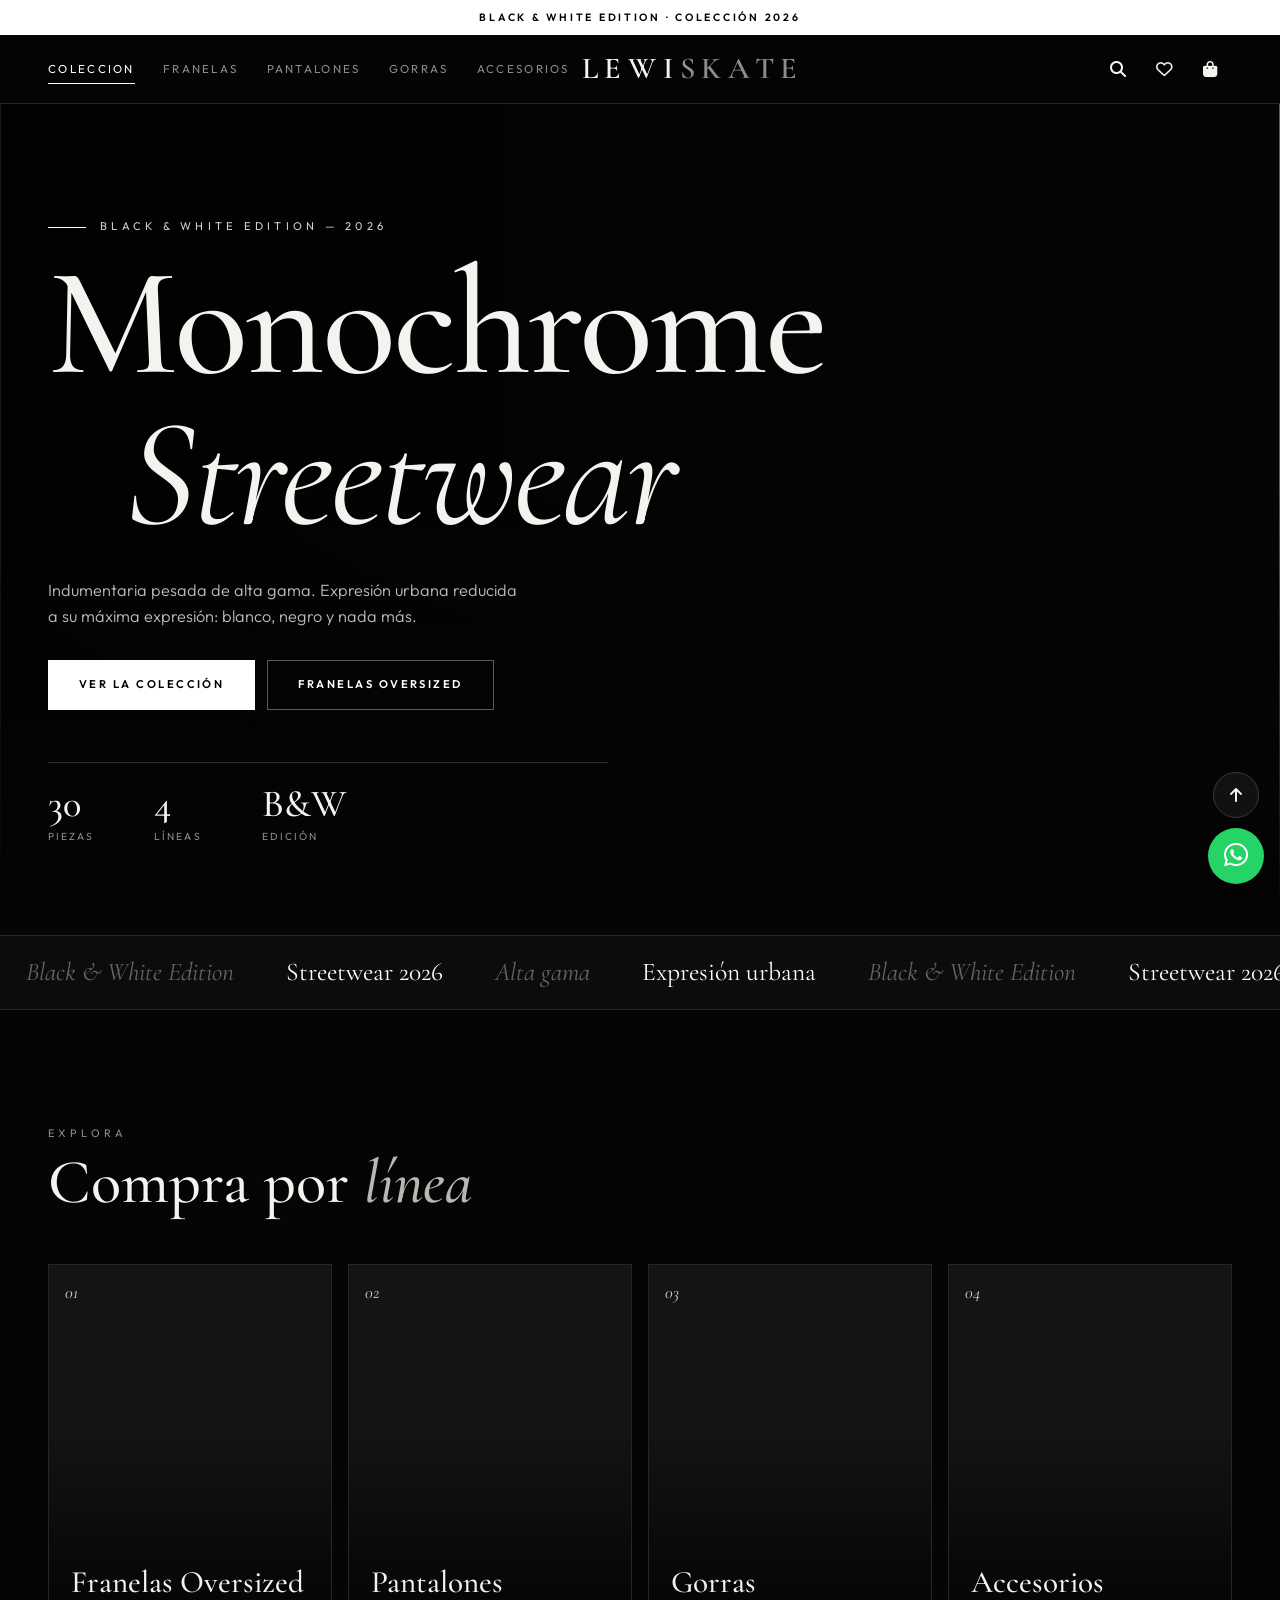
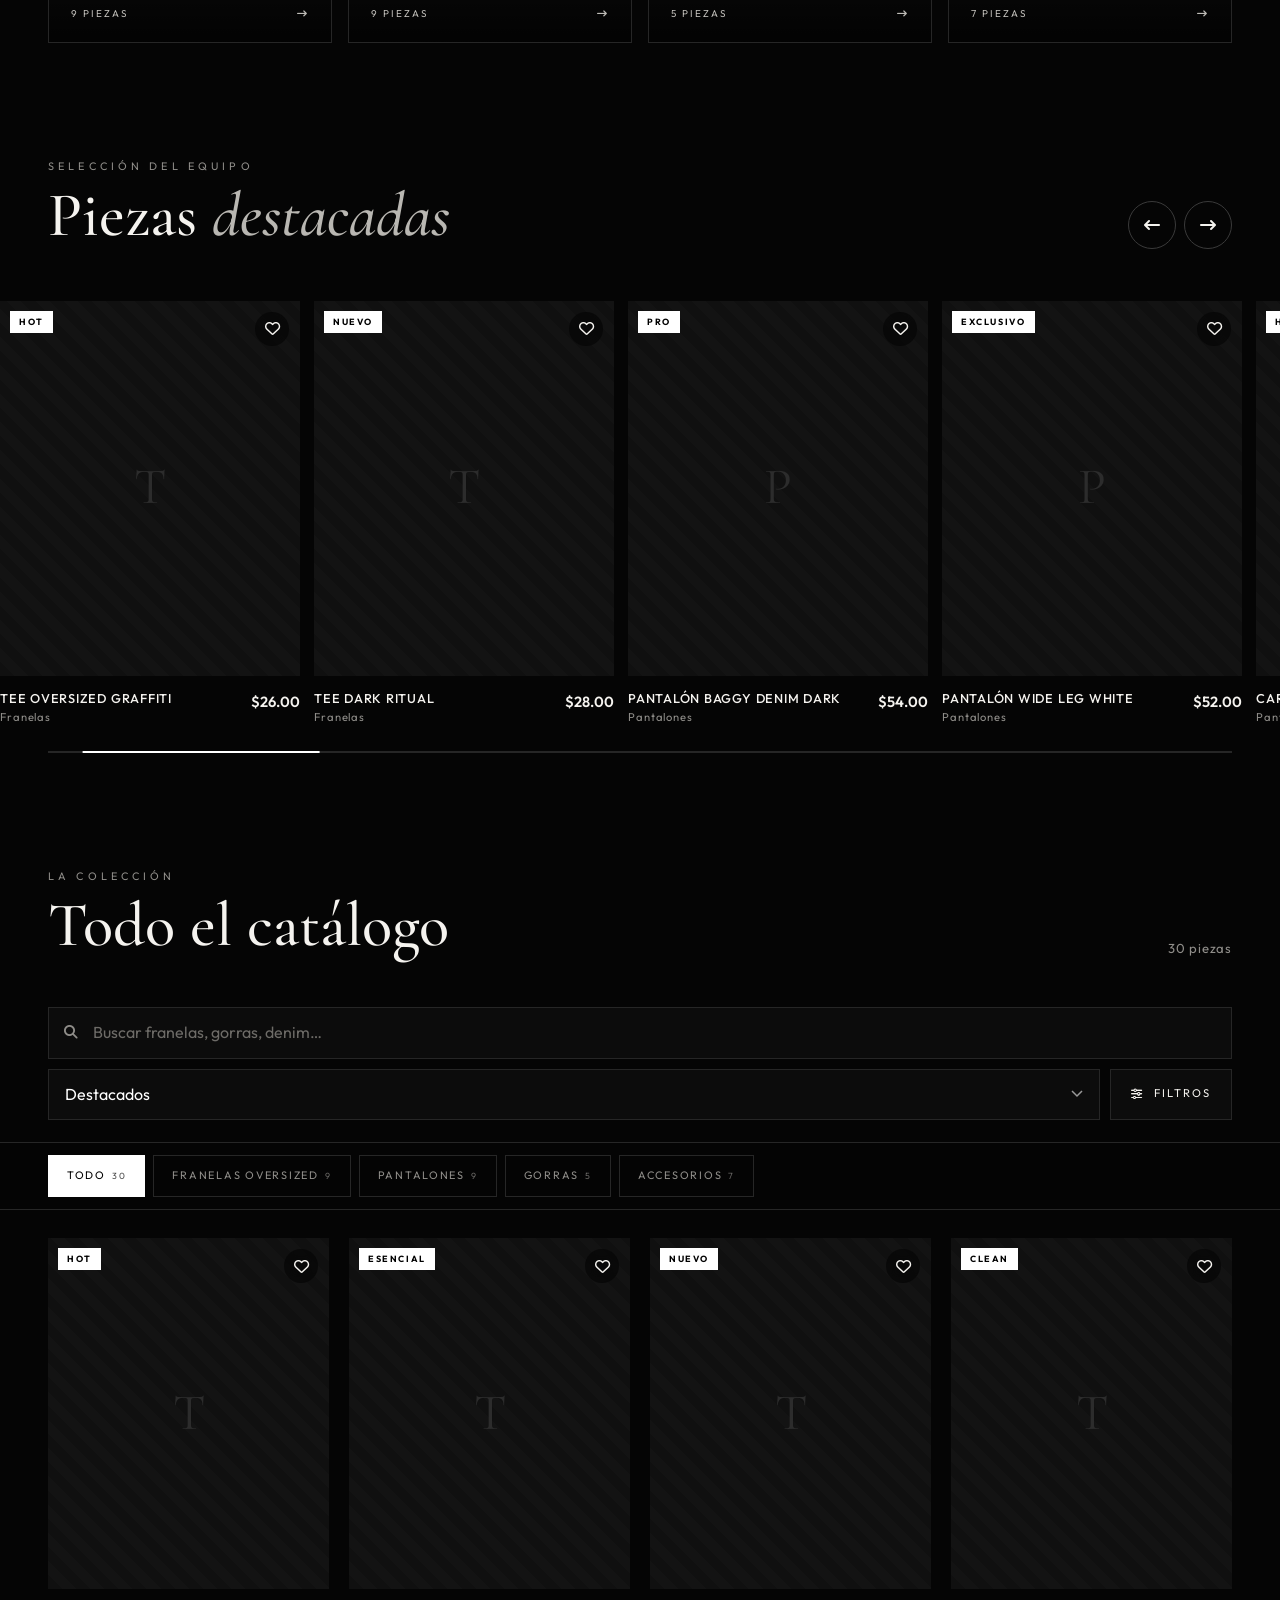
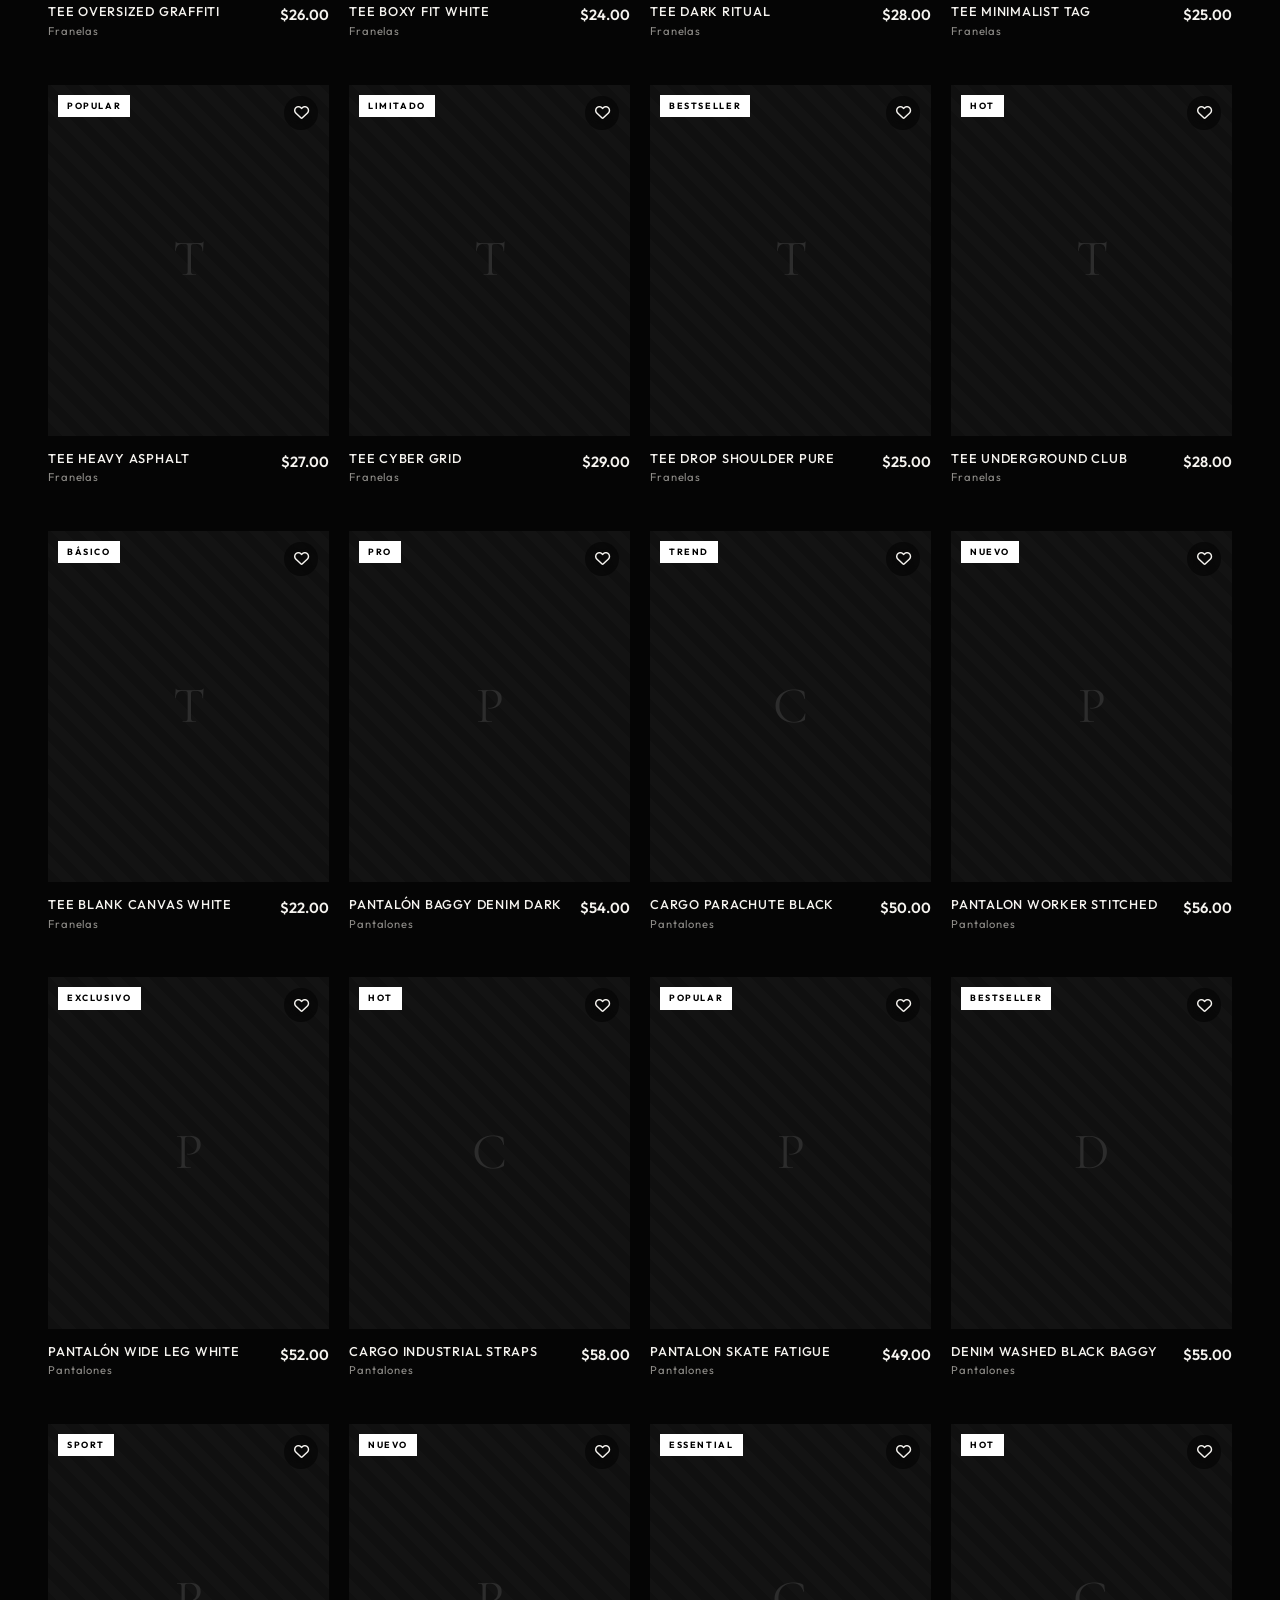
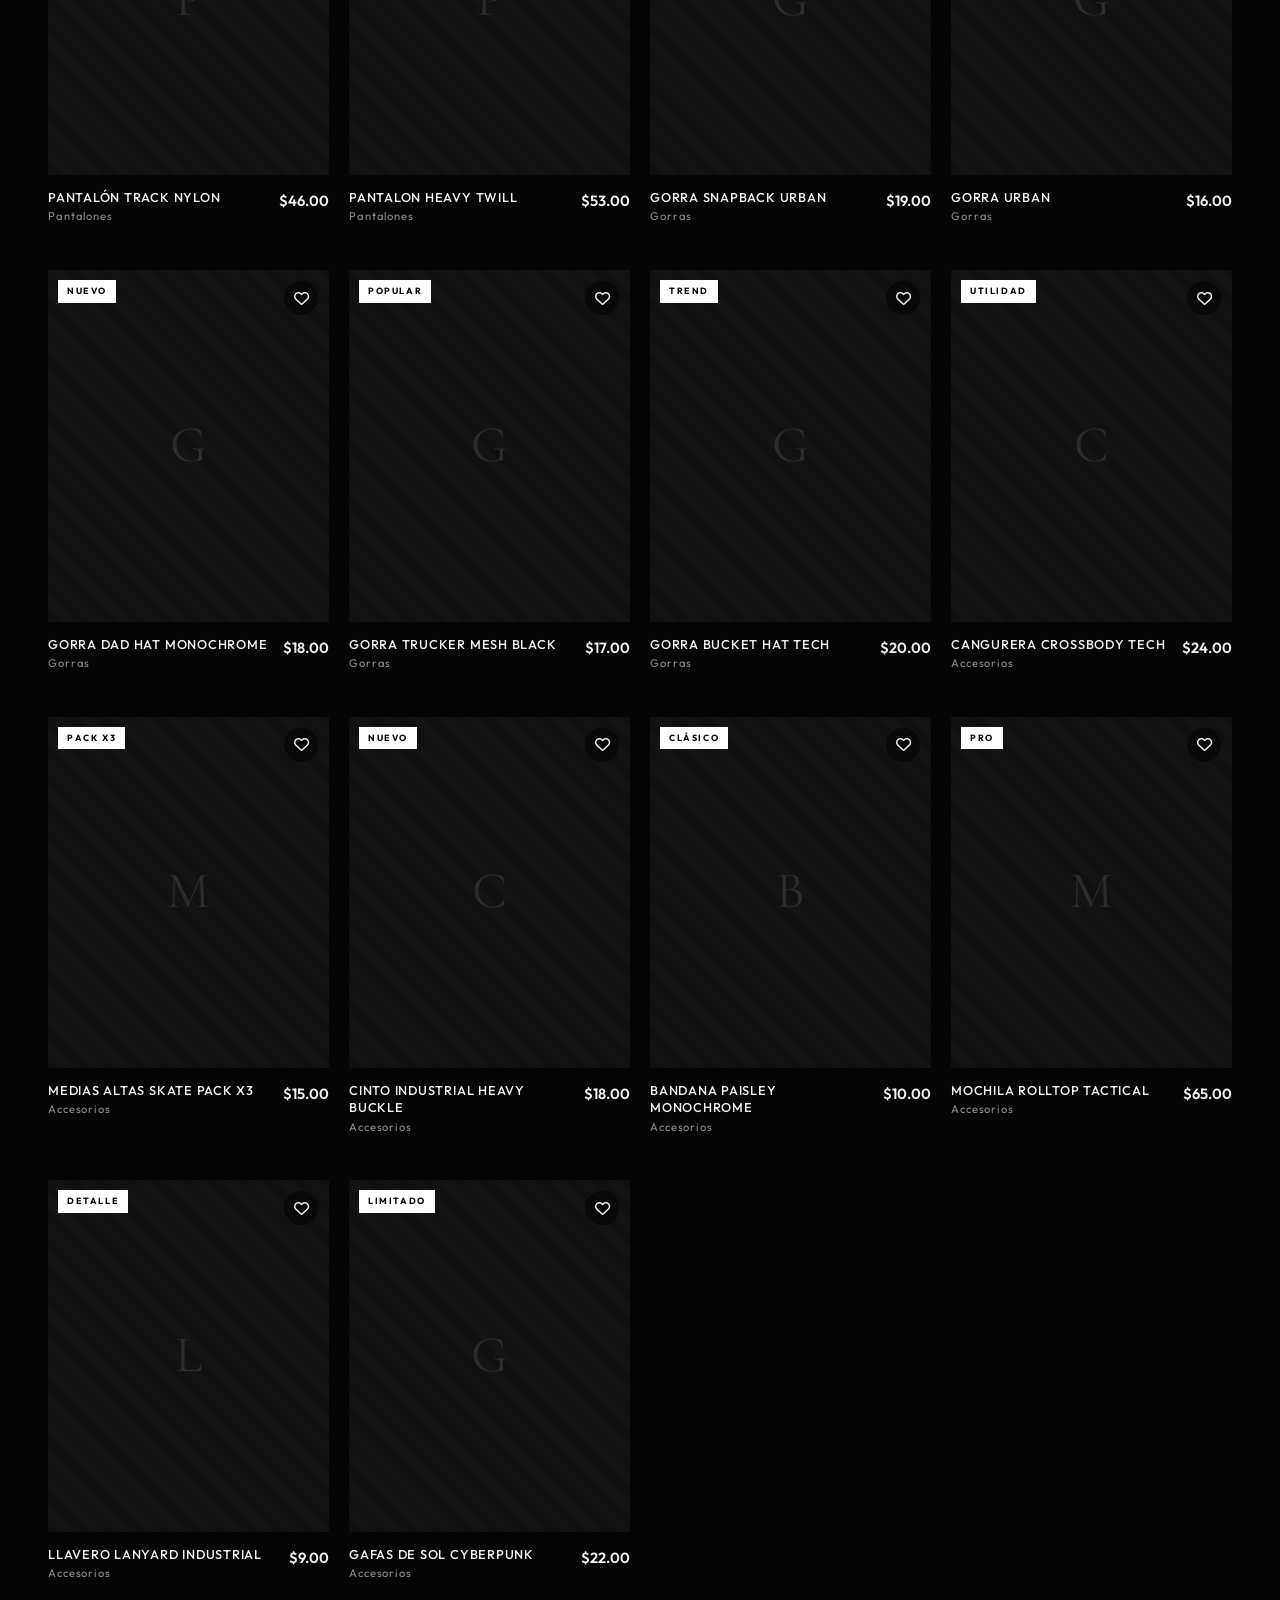
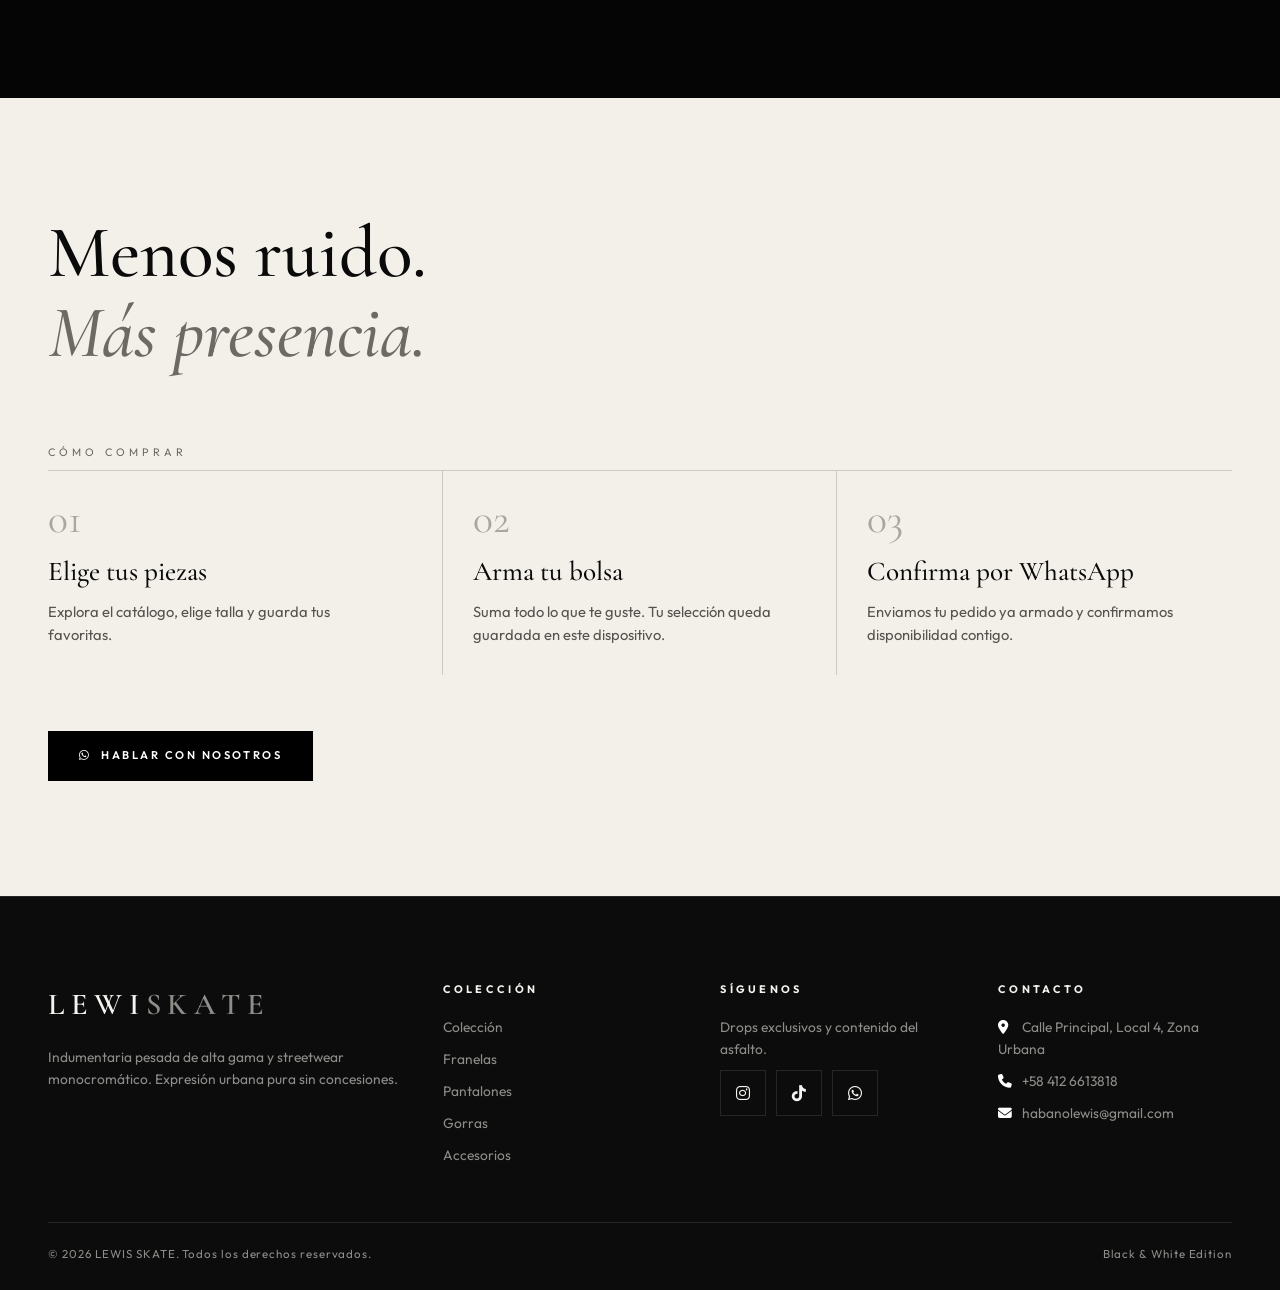
==== commit 4c918589: "Pushhh" ====
--- a/index.html
+++ b/index.html
@@ -19,7 +19,7 @@
 <header class="nav" id="nav"><div class="wrap">
   <button class="ib" id="burger" aria-label="Abrir menú" aria-expanded="false"><i class="fa-solid fa-bars-staggered"></i></button>
   <div class="links" id="links">
-    <button data-cat="all">Colección</button><button data-cat="tees">Franelas</button><button data-cat="pants">Pantalones</button><button data-cat="caps">Gorras</button><button data-cat="accessories">Accesorios</button>
+    <button data-cat="all">Coleccion</button><button data-cat="tees">Franelas</button><button data-cat="pants">Pantalones</button><button data-cat="caps">Gorras</button><button data-cat="accessories">Accesorios</button>
   </div>
   <a href="#top" class="brand" aria-label="LewisKate inicio">LEWI<span>SKATE</span></a>
   <div class="tools">
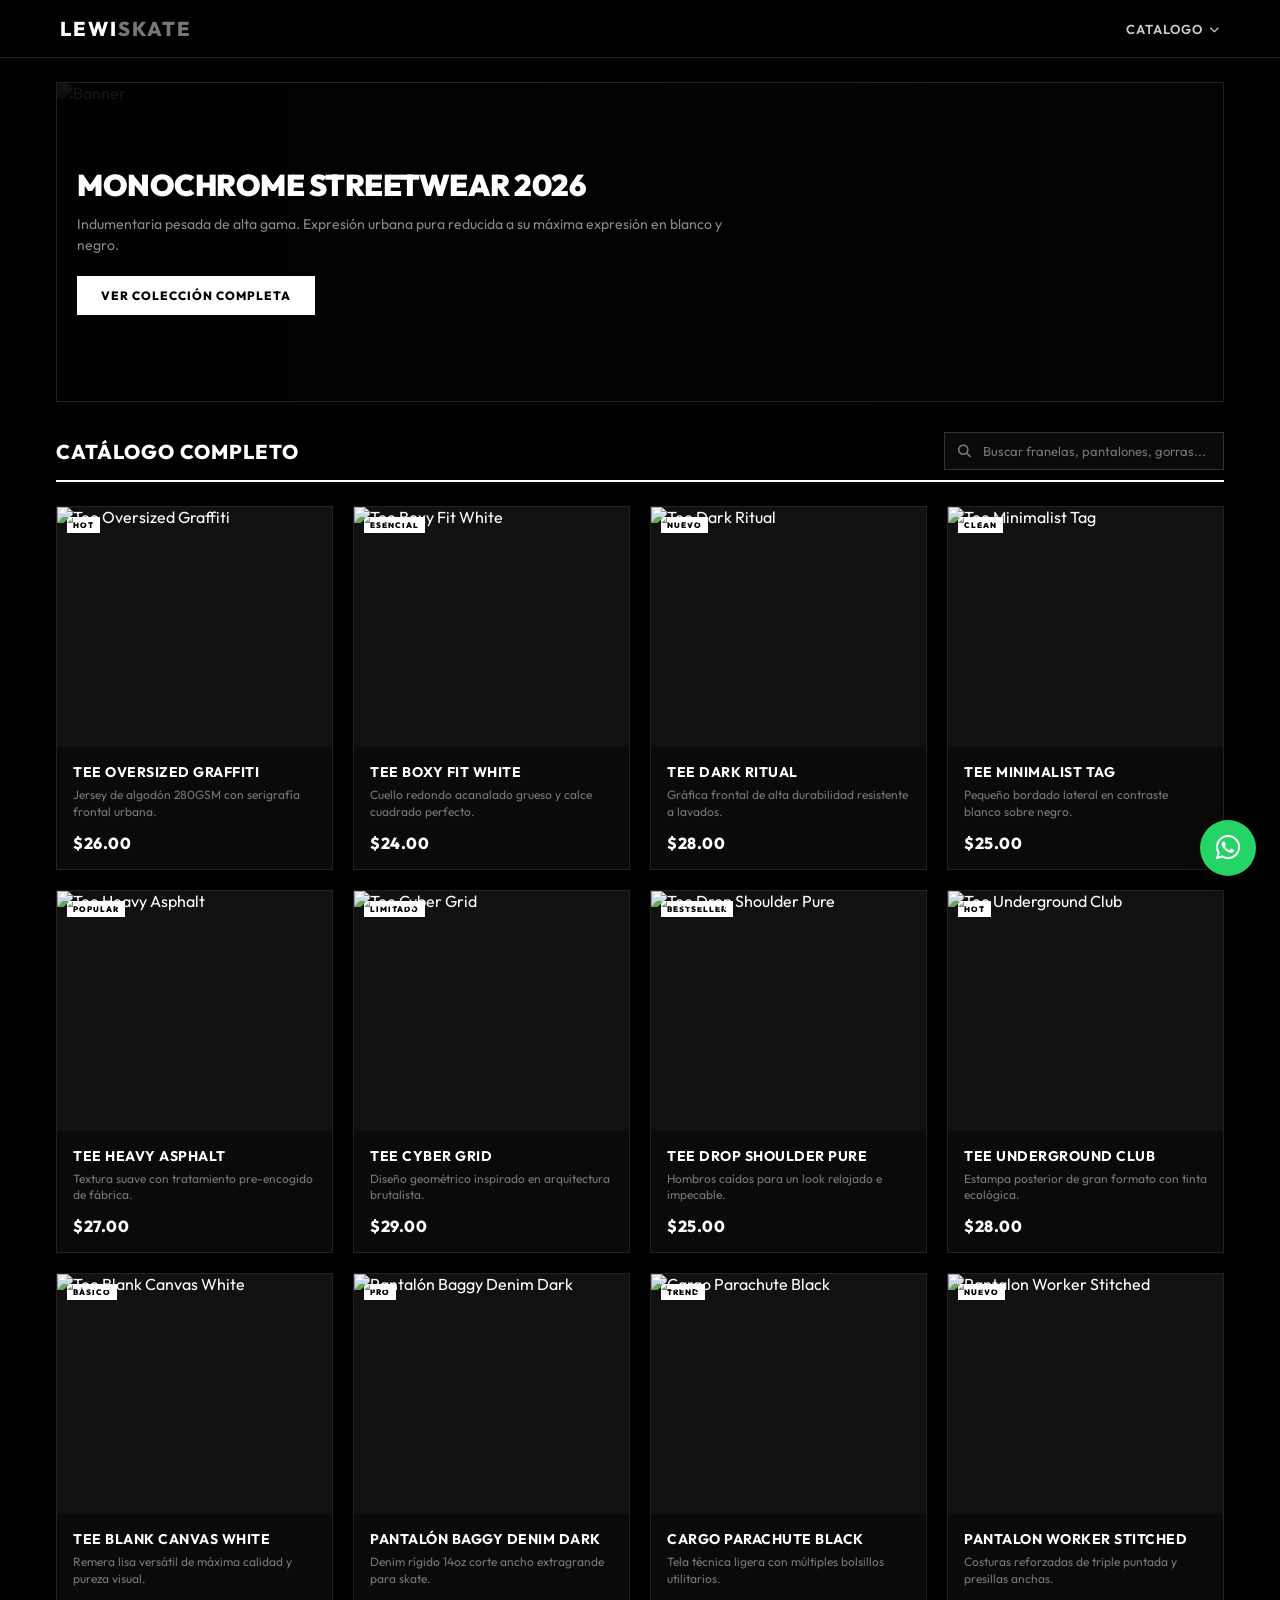
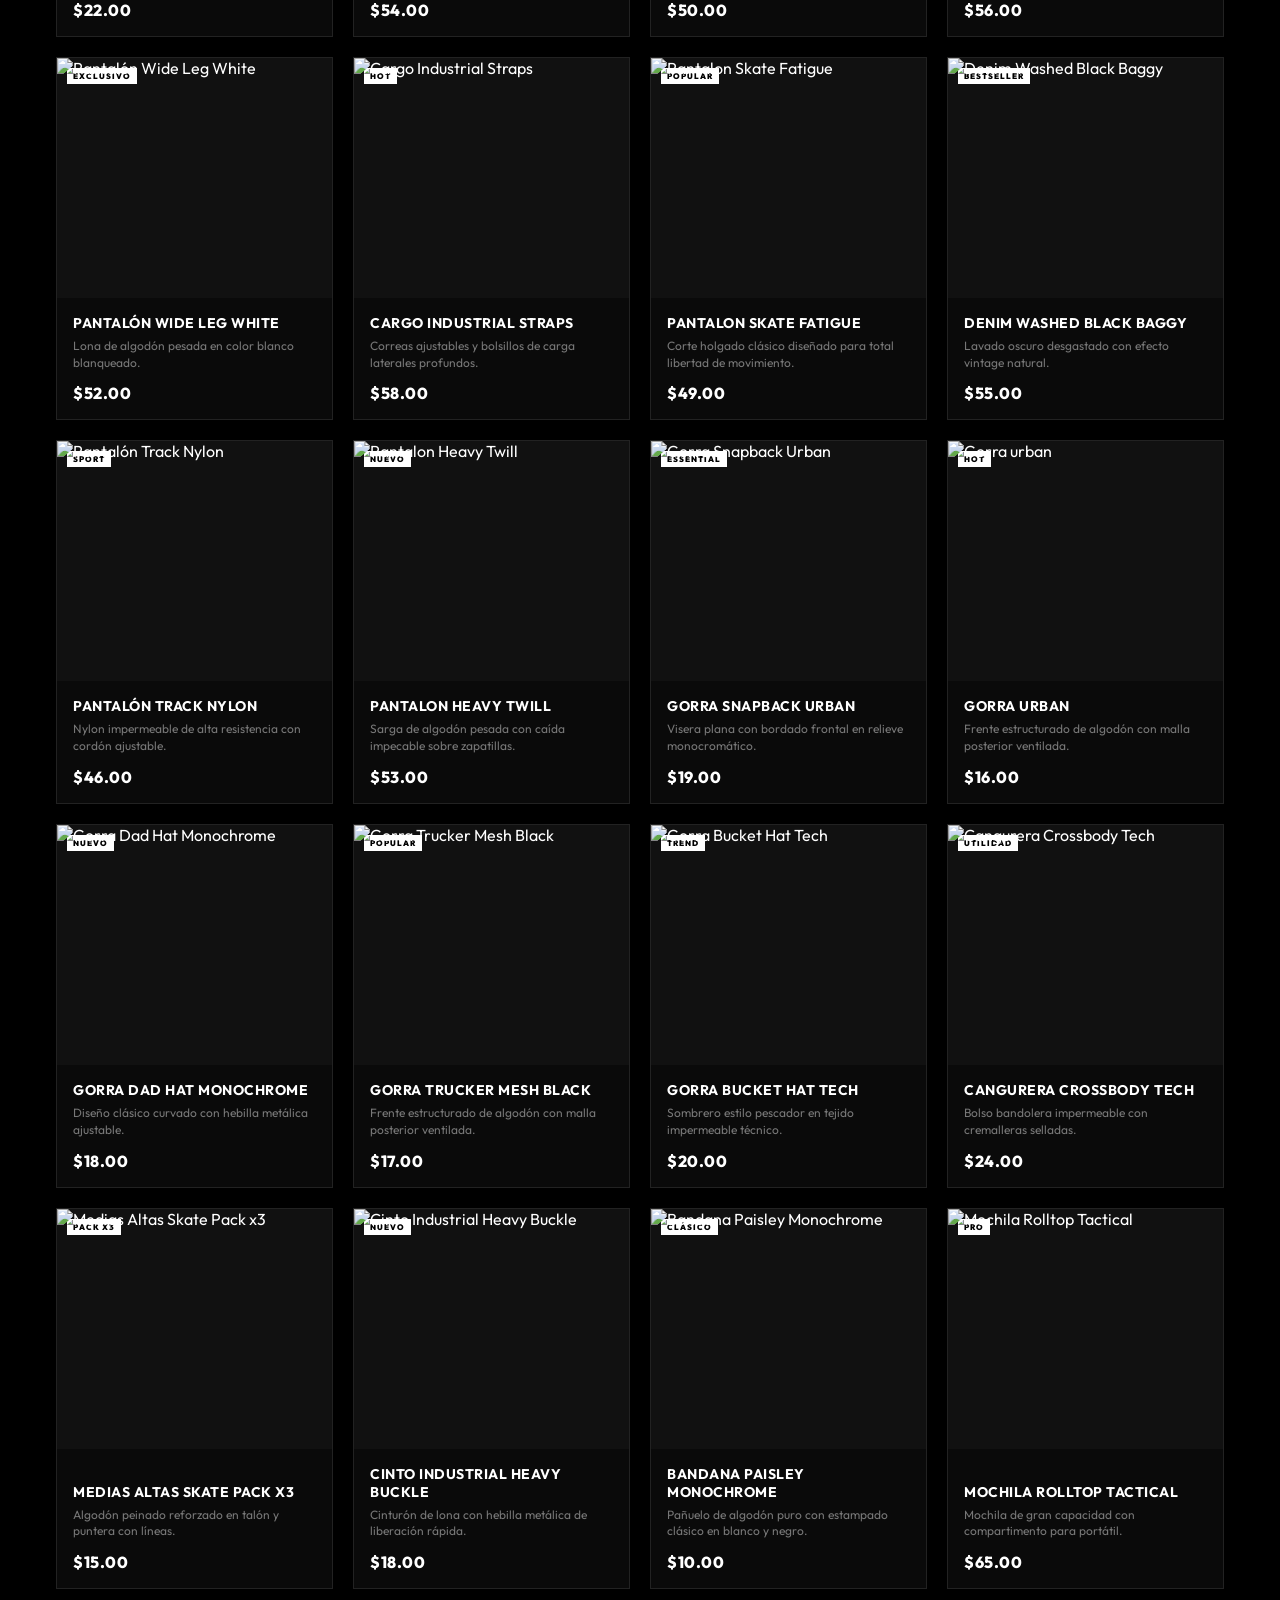
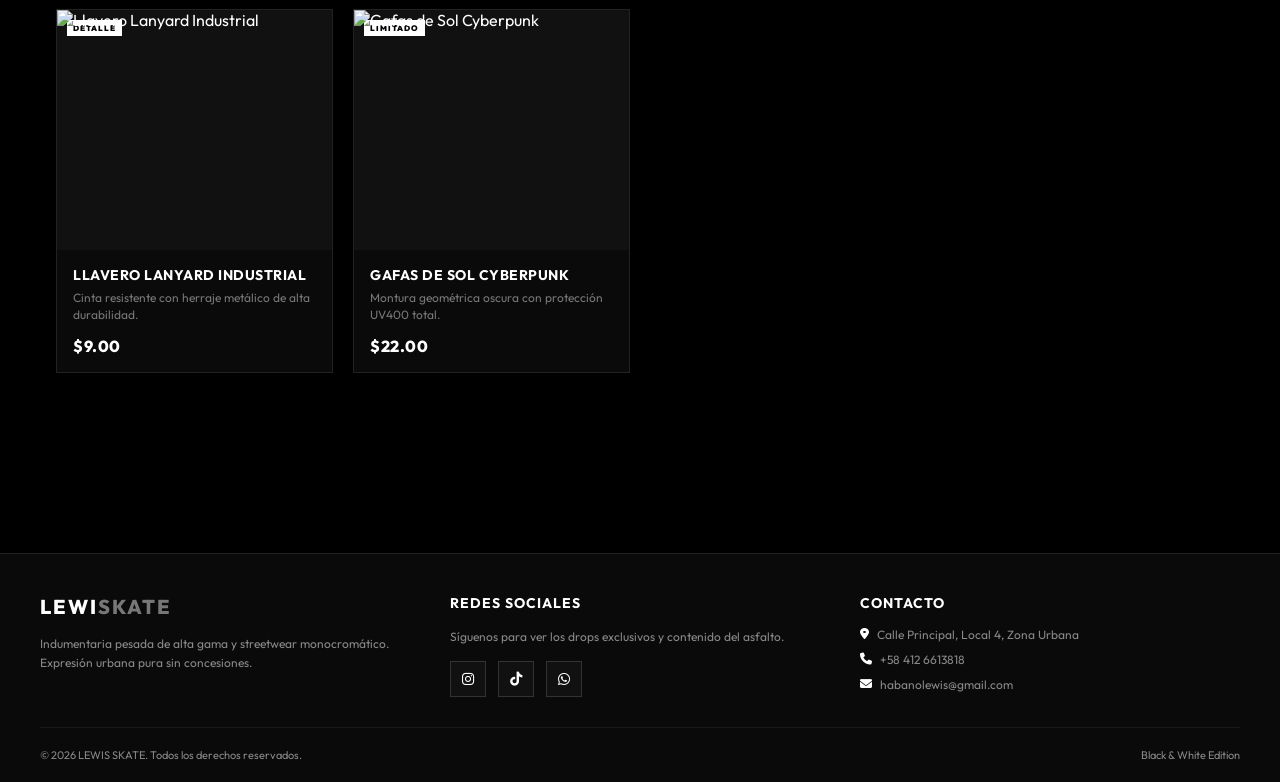
==== commit 6d66388b: "gggg" ====
--- a/index.html
+++ b/index.html
@@ -1,144 +1,119 @@
 <!DOCTYPE html>
 <html lang="es">
 <head>
-<meta charset="UTF-8">
-<meta name="viewport" content="width=device-width, initial-scale=1, viewport-fit=cover">
-<meta name="theme-color" content="#050505">
-<title>LEWISKATE · Black &amp; White Edition</title>
-<meta name="description" content="Catálogo de streetwear monocromático de alta gama: franelas oversized, pantalones, gorras y accesorios. Pedidos directos por WhatsApp.">
-<link rel="preconnect" href="https://fonts.googleapis.com"><link rel="preconnect" href="https://fonts.gstatic.com" crossorigin>
-<link href="https://fonts.googleapis.com/css2?family=Cormorant+Garamond:ital,wght@0,400;0,500;0,600;1,400;1,500&family=Outfit:wght@300;400;500;600;700&display=swap" rel="stylesheet">
-<link rel="stylesheet" href="https://cdnjs.cloudflare.com/ajax/libs/font-awesome/6.4.0/css/all.min.css">
-<link rel="stylesheet" href="style.css">
+    <meta charset="UTF-8">
+    <meta name="viewport" content="width=device-width, initial-scale=1.0">
+    <title>URBAN SKATE LWIS. • Black & White Edition</title>
+    <link rel="stylesheet" href="style.css">
+    <link href="https://fonts.googleapis.com/css2?family=Outfit:wght@400;600;700;800;900&display=swap" rel="stylesheet">
+    <link rel="stylesheet" href="https://cdnjs.cloudflare.com/ajax/libs/font-awesome/6.4.0/css/all.min.css">
 </head>
 <body>
-<noscript><p style="padding:40px;text-align:center">Activa JavaScript para ver el catálogo.</p></noscript>
-<div id="progress"></div>
-<div class="announce" id="announce"><span>Black &amp; White Edition · Colección 2026</span></div>
 
-<header class="nav" id="nav"><div class="wrap">
-  <button class="ib" id="burger" aria-label="Abrir menú" aria-expanded="false"><i class="fa-solid fa-bars-staggered"></i></button>
-  <div class="links" id="links">
-    <button data-cat="all">Coleccion</button><button data-cat="tees">Franelas</button><button data-cat="pants">Pantalones</button><button data-cat="caps">Gorras</button><button data-cat="accessories">Accesorios</button>
-  </div>
-  <a href="#top" class="brand" aria-label="LewisKate inicio">LEWI<span>SKATE</span></a>
-  <div class="tools">
-    <button class="ib" id="searchbtn" aria-label="Buscar"><i class="fa-solid fa-magnifying-glass"></i></button>
-    <button class="ib" id="favbtn" aria-label="Favoritos"><i class="fa-regular fa-heart"></i><span class="badge" id="fcount">0</span></button>
-    <button class="ib" id="bagbtn" aria-label="Mi bolsa"><i class="fa-solid fa-bag-shopping"></i><span class="badge" id="bcount">0</span></button>
-  </div>
-</div></header>
+    <!-- Barra de Navegación -->
+    <nav class="navbar">
+        <div class="nav-container">
+            <a href="#" class="brand-title">LEWI<span>SKATE</span></a>
+            
+            <ul class="nav-menu">
+                <li class="nav-item">
+                    <div class="nav-link" style="cursor: pointer;">
+                        Catalogo <i class="fa-solid fa-chevron-down" style="font-size: 10px;"></i>
+                    </div>
+                    <div class="dropdown-menu">
+                        <button class="dropdown-item" onclick="filterCategory('all')">Ver Todo (36)</button>
+                        <button class="dropdown-item" onclick="filterCategory('tees')">Franelas Oversized</button>
+                        <button class="dropdown-item" onclick="filterCategory('pants')">Pantalones</button>
+                        <button class="dropdown-item" onclick="filterCategory('caps')">Gorras</button>
+                        <button class="dropdown-item" onclick="filterCategory('accessories')">Accesorios</button>
+                    </div>
+                </li>
+            </ul>
+        </div>
+    </nav>
 
-<div class="menu" id="menu" aria-hidden="true">
-  <nav id="menunav"></nav>
-  <div class="mfoot"><span><i class="fa-brands fa-whatsapp"></i> +58 412 6613818</span><span>habanolewis@gmail.com</span></div>
-</div>
+    <!-- Contenedor Principal -->
+    <div class="main-container">
+        
+        <!-- Banner Principal Monocromático -->
+        <section class="hero-banner">
+            <img src="https://images.unsplash.com/photo-1517445312882-bc9910d016b7?auto=format&fit=crop&w=1600&q=80" alt="Banner" class="hero-bg-img">
+            <div class="hero-overlay"></div>
+            <div class="hero-content">
+                <h1>Monochrome Streetwear 2026</h1>
+                <p>Indumentaria pesada de alta gama. Expresión urbana pura reducida a su máxima expresión en blanco y negro.</p>
+                <button class="hero-btn" onclick="scrollToCatalog()">Ver Colección Completa</button>
+            </div>
+        </section>
 
-<main id="top">
-<section class="hero">
-  <img class="hero-bg" id="herobg" src="https://images.unsplash.com/photo-1517445312882-bc9910d016b7?auto=format&fit=crop&w=1600&q=80" alt="" fetchpriority="high">
-  <div class="wrap hero-in">
-    <div class="kicker">Black &amp; White Edition — 2026</div>
-    <h1><span class="ln"><span>Monochrome</span></span><span class="ln"><span><em>Streetwear</em></span></span></h1>
-    <p class="lead">Indumentaria pesada de alta gama. Expresión urbana reducida a su máxima expresión: blanco, negro y nada más.</p>
-    <div class="cta"><button class="btn" id="hero-cta">Ver la colección</button><button class="btn ghost" data-cat="tees">Franelas oversized</button></div>
-    <div class="hero-stats">
-      <div><b data-count="pieces">0</b><span>Piezas</span></div>
-      <div><b data-count="cats">0</b><span>Líneas</span></div>
-      <div><b>B&amp;W</b><span>Edición</span></div>
+        <!-- Catálogo Dinámico con Buscador -->
+        <section id="catalogSection">
+            <div class="catalog-header-flex">
+                <h2 class="section-title" id="sectionTitleHeader">Catálogo Completo</h2>
+                
+                <!-- Barra de Buscador -->
+                <div class="search-box-container">
+                    <i class="fa-solid fa-magnifying-glass"></i>
+                    <input type="text" id="searchInput" placeholder="Buscar franelas, pantalones, gorras..." oninput="handleSearch()">
+                </div>
+            </div>
+
+            <div class="products-grid" id="productsGrid">
+                <!-- Se llena automáticamente con JavaScript -->
+            </div>
+        </section>
+
     </div>
-  </div>
-</section>
 
-<div class="marquee" aria-hidden="true"><div class="mq" id="mq"></div></div>
+    <!-- Botón Flotante de WhatsApp -->
+    <a href="https://wa.me/584126613818?text=Hola,%20estoy%20viendo%20el%20catálogo%20de%20Lewis%20Skate%20y%20quiero%20más%20información." class="floating-whatsapp" target="_blank" aria-label="Contactar por WhatsApp">
+        <i class="fa-brands fa-whatsapp"></i>
+    </a>
 
-<section class="sec" id="lineas"><div class="wrap">
-  <div class="head" data-reveal><div><small>Explora</small><h2>Compra por <em>línea</em></h2></div></div>
-  <div class="tiles" id="tiles" data-reveal></div>
-</div></section>
+    <!-- Script con la lógica -->
+    <script src="script.js"></script>
 
-<section class="sec" id="destacados" style="padding-top:0"><div class="wrap">
-  <div class="head" data-reveal>
-    <div><small>Selección del equipo</small><h2>Piezas <em>destacadas</em></h2></div>
-    <div class="rail-nav"><button id="rprev" aria-label="Anterior"><i class="fa-solid fa-arrow-left-long"></i></button><button id="rnext" aria-label="Siguiente"><i class="fa-solid fa-arrow-right-long"></i></button></div>
-  </div>
-  <div class="rail-wrap"><div class="rail" id="rail"></div><div class="rail-bar"><i id="rbar"></i></div></div>
-</div></section>
+    <!-- Pie de Página (Footer) -->
+    <footer class="footer">
+        <div class="footer-container">
+            <!-- Columna 1: Logo y descripción -->
+            <div class="footer-col">
+                <a href="#" class="brand-title" style="display: inline-block; margin-bottom: 15px;">LEWI<span>SKATE</span></a>
+                <p>Indumentaria pesada de alta gama y streetwear monocromático. Expresión urbana pura sin concesiones.</p>
+            </div>
 
-<section class="sec" id="catalogo" style="padding-top:0"><div class="wrap">
-  <div class="head" data-reveal><div><small>La colección</small><h2 id="title">Todo el catálogo</h2></div><span class="sub" id="count">0 piezas</span></div>
-  <div class="controls">
-    <label class="search"><span class="sr">Buscar</span><i class="fa-solid fa-magnifying-glass"></i><input type="search" id="q" placeholder="Buscar franelas, gorras, denim…" autocomplete="off" enterkeyhint="search"></label>
-    <select id="sort" aria-label="Ordenar"><option value="feat">Destacados</option><option value="asc">Precio: menor a mayor</option><option value="desc">Precio: mayor a menor</option><option value="az">Nombre: A–Z</option></select>
-    <button class="fbtn" id="ftoggle" aria-expanded="false" aria-controls="fpanel"><i class="fa-solid fa-sliders"></i> Filtros</button>
-  </div>
-  <div class="fpanel" id="fpanel"><div><div class="fp-in">
-    <div class="price-f"><span>Precio máx.</span><b id="maxv">$0</b><input type="range" id="max" aria-label="Precio máximo"></div>
-    <button class="link" id="reset" type="button">Limpiar filtros</button>
-  </div></div></div>
-</div>
-<div class="pillbar"><div class="wrap"><div class="pills" id="pills"></div></div></div>
-<div class="wrap"><div class="grid" id="grid" aria-live="polite"></div></div>
-</section>
+            <!-- Columna 2: Redes Sociales -->
+            <div class="footer-col">
+                <h3>Redes Sociales</h3>
+                <p>Síguenos para ver los drops exclusivos y contenido del asfalto.</p>
+                <div class="footer-socials">
+                    <a href="https://instagram.com" target="_blank" class="social-icon-btn" aria-label="Instagram"><i class="fa-brands fa-instagram"></i></a>
+                    <a href="https://tiktok.com" target="_blank" class="social-icon-btn" aria-label="TikTok"><i class="fa-brands fa-tiktok"></i></a>
+                    <a href="https://whatsapp.com" target="_blank" class="social-icon-btn" aria-label="WhatsApp"><i class="fa-brands fa-whatsapp"></i></a>
+                </div>
+            </div>
 
-<section class="sec paper" id="comprar"><div class="wrap">
-  <h2 class="quote" data-reveal>Menos ruido.<br><em>Más presencia.</em></h2>
-  <div class="head" data-reveal style="margin-bottom:0"><div><small>Cómo comprar</small></div></div>
-  <div class="steps" data-reveal>
-    <div class="st"><i>01</i><h3>Elige tus piezas</h3><p>Explora el catálogo, elige talla y guarda tus favoritas.</p></div>
-    <div class="st"><i>02</i><h3>Arma tu bolsa</h3><p>Suma todo lo que te guste. Tu selección queda guardada en este dispositivo.</p></div>
-    <div class="st"><i>03</i><h3>Confirma por WhatsApp</h3><p>Enviamos tu pedido ya armado y confirmamos disponibilidad contigo.</p></div>
-  </div>
-  <div class="cta" data-reveal><a class="btn dark" id="paperwa" target="_blank" rel="noopener"><i class="fa-brands fa-whatsapp"></i> Hablar con nosotros</a></div>
-</div></section>
-</main>
+            <!-- Columna 3: Contacto -->
+            <div class="footer-col">
+                <h3>Contacto</h3>
+                <ul class="footer-contact-list">
+                    <li><i class="fa-solid fa-location-dot"></i> Calle Principal, Local 4, Zona Urbana</li>
+                    <li><i class="fa-solid fa-phone"></i> +58 412 6613818</li>
+                    <li><i class="fa-solid fa-envelope"></i> habanolewis@gmail.com</li>
+                </ul>
+            </div>
+        </div>
 
-<footer><div class="wrap">
-  <div class="fg">
-    <div><a href="#top" class="brand" style="display:inline-block;margin-bottom:16px">LEWI<span>SKATE</span></a><p>Indumentaria pesada de alta gama y streetwear monocromático. Expresión urbana pura sin concesiones.</p></div>
-    <div><h4>Colección</h4><ul id="fcats"></ul></div>
-    <div><h4>Síguenos</h4><p>Drops exclusivos y contenido del asfalto.</p>
-      <div class="soc"><a href="https://instagram.com" target="_blank" rel="noopener" aria-label="Instagram"><i class="fa-brands fa-instagram"></i></a><a href="https://tiktok.com" target="_blank" rel="noopener" aria-label="TikTok"><i class="fa-brands fa-tiktok"></i></a><a href="https://wa.me/584126613818" target="_blank" rel="noopener" aria-label="WhatsApp"><i class="fa-brands fa-whatsapp"></i></a></div></div>
-    <div><h4>Contacto</h4><ul><li><i class="fa-solid fa-location-dot"></i>Calle Principal, Local 4, Zona Urbana</li><li><i class="fa-solid fa-phone"></i>+58 412 6613818</li><li><i class="fa-solid fa-envelope"></i>habanolewis@gmail.com</li></ul></div>
-  </div>
-  <div class="fb"><span>&copy; 2026 LEWIS SKATE. Todos los derechos reservados.</span><span>Black &amp; White Edition</span></div>
-</div></footer>
+        <div class="footer-bottom">
+            <p>&copy; 2026 LEWIS SKATE. Todos los derechos reservados.</p>
+            <p>Black & White Edition</p>
+        </div>
+    </footer>
 
-<div class="fabs">
-  <button class="totop" id="totop" aria-label="Volver arriba"><i class="fa-solid fa-arrow-up"></i></button>
-  <a class="wa-float" id="wafloat" target="_blank" rel="noopener" aria-label="Contactar por WhatsApp"><i class="fa-brands fa-whatsapp"></i></a>
-</div>
-
-<div class="ov" id="ov"></div>
-
-<!-- Vista de producto -->
-<div class="modal" id="modal" role="dialog" aria-modal="true" aria-labelledby="pmname"><div class="pm">
-  <button class="x" id="mclose" aria-label="Cerrar"><i class="fa-solid fa-xmark"></i></button>
-  <div class="pm-img"><div class="ph" id="pmimg"></div>
-    <button class="arrow l" id="prev" aria-label="Anterior"><i class="fa-solid fa-chevron-left"></i></button>
-    <button class="arrow r" id="next" aria-label="Siguiente"><i class="fa-solid fa-chevron-right"></i></button></div>
-  <div class="pm-txt">
-    <small id="pmcat"></small><h3 id="pmname"></h3><div class="pm-price" id="pmprice"></div><p id="pmdesc"></p>
-    <div><div class="lbl"><span>Talla</span><span id="pmsel"></span></div><div class="sizes" id="pmsizes"></div></div>
-    <div><div class="lbl"><span>Cantidad</span></div><div class="qty"><button id="qminus" aria-label="Menos">−</button><b id="qval">1</b><button id="qplus" aria-label="Más">+</button></div></div>
-    <div class="pm-act">
-      <div class="pm-row"><button class="btn" id="pmadd"><i class="fa-solid fa-bag-shopping"></i> Añadir a la bolsa</button><button class="btn ghost sq" id="pmfav" aria-label="Guardar en favoritos"></button></div>
-      <a class="btn wa" id="pmwa" target="_blank" rel="noopener"><i class="fa-brands fa-whatsapp"></i> Pedir ahora por WhatsApp</a>
+    <!-- Ventana Modal para Ver Imagen a Tamaño Completo -->
+    <div class="image-modal-overlay" id="imageModalOverlay" onclick="closeImageModal()">
+        <button class="close-image-modal" onclick="closeImageModal()"><i class="fa-solid fa-xmark"></i></button>
+        <img class="image-modal-content" id="expandedImg" alt="Imagen ampliada">
     </div>
-    <p class="note"><i class="fa-regular fa-circle-check"></i> Disponibilidad confirmada por WhatsApp.</p>
-    <div class="rel"><div class="lbl"><span>También te puede gustar</span></div><div class="rel-row" id="pmrel"></div></div>
-  </div>
-</div></div>
-
-<!-- Bolsa / Favoritos -->
-<aside class="drawer" id="drawer" aria-label="Bolsa y favoritos">
-  <div class="dh"><h3 id="dtitle">Mi bolsa</h3><button class="ib" id="dclose" aria-label="Cerrar"><i class="fa-solid fa-xmark"></i></button></div>
-  <div class="tabs"><button id="tabbag" class="on">Bolsa (0)</button><button id="tabfav">Favoritos (0)</button></div>
-  <div class="db" id="dbody"></div>
-  <div class="df" id="dfoot"></div>
-</aside>
-<div id="toast" role="status" aria-live="polite"></div>
-
-<script src="script.js"></script>
 </body>
-</html>
+</html>
--- a/style.css
+++ b/style.css
@@ -1,313 +1,500 @@
-/* =====================================================
-   LEWISKATE · Black & White Edition — catálogo de lujo
-   ===================================================== */
-:root{
-  --bg:#050505;--s1:#0c0c0c;--s2:#141414;--s3:#1e1e1e;--line:#262626;--line2:#3a3a3a;
-  --text:#f5f3ef;--mut:#8f8d89;--paper:#f3f0ea;--ink:#0a0a0a;
-  --serif:'Cormorant Garamond',Georgia,'Times New Roman',serif;
-  --sans:'Outfit',system-ui,-apple-system,'Segoe UI',Roboto,sans-serif;
-  --ease:cubic-bezier(.22,.8,.22,1);
-  --navh:68px;--gut:clamp(16px,4vw,48px);
-  --safe-b:env(safe-area-inset-bottom,0px);--safe-r:env(safe-area-inset-right,0px)
-}
-*,*::before,*::after{margin:0;padding:0;box-sizing:border-box}
-html{scroll-behavior:smooth;-webkit-text-size-adjust:100%;text-size-adjust:100%;overflow-x:hidden;-webkit-tap-highlight-color:transparent}
-body{font-family:var(--sans);background:var(--bg);color:var(--text);line-height:1.6;min-height:100vh;overflow-x:clip;-webkit-font-smoothing:antialiased;text-rendering:optimizeLegibility}
-html.lock,html.lock body{overflow:hidden}
-a{color:inherit;text-decoration:none}img{max-width:100%;display:block}
-button{font:inherit;color:inherit;cursor:pointer;background:none;border:0}
-button,a,select,input{touch-action:manipulation}
-ul{list-style:none}
-::selection{background:#fff;color:#000}
-:focus-visible{outline:2px solid #fff;outline-offset:3px}
-.wrap{width:min(1360px,100% - 2*var(--gut));margin-inline:auto}
-.sr{position:absolute;width:1px;height:1px;overflow:hidden;clip:rect(0 0 0 0);white-space:nowrap}
-
-/* barra de progreso + anuncio */
-#progress{position:fixed;top:0;left:0;height:2px;width:0;background:#fff;z-index:900}
-.announce{background:#fff;color:#000;text-align:center;font-size:.66rem;letter-spacing:.26em;text-transform:uppercase;font-weight:600;padding:9px 14px;overflow:hidden;white-space:nowrap}
-.announce span{display:inline-block;animation:fadeA .6s var(--ease)}
-@keyframes fadeA{from{opacity:0;transform:translateY(8px)}}
-
-/* navegación */
-.nav{position:sticky;top:0;z-index:300;background:rgba(5,5,5,.72);-webkit-backdrop-filter:blur(18px) saturate(1.4);backdrop-filter:blur(18px) saturate(1.4);border-bottom:1px solid var(--line);transition:transform .45s var(--ease),background .3s}
-.nav.hide{transform:translateY(-101%)}
-.nav .wrap{height:var(--navh);display:grid;grid-template-columns:1fr auto 1fr;align-items:center;gap:12px}
-.brand{font-family:var(--serif);font-size:clamp(1.45rem,4.6vw,1.9rem);font-weight:600;letter-spacing:.22em;text-transform:uppercase;white-space:nowrap}
-.brand span{color:var(--mut)}
-.links{display:none;gap:clamp(18px,2.2vw,34px)}
-.links button{font-size:.72rem;letter-spacing:.2em;text-transform:uppercase;color:var(--mut);padding:8px 0;position:relative;transition:color .25s}
-.links button::after{content:"";position:absolute;left:0;right:0;bottom:2px;height:1px;background:#fff;transform:scaleX(0);transform-origin:left;transition:transform .4s var(--ease)}
-.links button:hover,.links button.on{color:#fff}.links button:hover::after,.links button.on::after{transform:scaleX(1)}
-.tools{display:flex;justify-content:flex-end;gap:2px}
-.ib{position:relative;width:44px;height:44px;border-radius:50%;display:grid;place-items:center;font-size:1.02rem;transition:background .25s,transform .25s}
-.ib:hover{background:var(--s3)}.ib:active{transform:scale(.92)}
-.badge{position:absolute;top:3px;right:1px;min-width:18px;height:18px;border-radius:9px;background:#fff;color:#000;font-size:.64rem;font-weight:700;display:none;place-items:center;padding:0 5px;line-height:1}
-.badge.show{display:grid}.badge.pop{animation:pop .45s var(--ease)}
-@keyframes pop{40%{transform:scale(1.55)}}
-#burger{justify-self:start;margin-left:-10px}
-.nav .brand{justify-self:center}
-@media(min-width:1000px){.links{display:flex}#burger{display:none}.nav .wrap{grid-template-columns:1fr auto 1fr}}
-
-/* menú móvil */
-.menu{position:fixed;inset:0;z-index:290;background:var(--bg);padding:calc(var(--navh) + 40px) var(--gut) calc(30px + var(--safe-b));display:flex;flex-direction:column;overflow-y:auto;opacity:0;visibility:hidden;transform:translateY(-14px);transition:all .45s var(--ease)}
-.menu.open{opacity:1;visibility:visible;transform:none}
-.menu nav{display:flex;flex-direction:column}
-.menu nav button{display:flex;justify-content:space-between;align-items:baseline;text-align:left;font-family:var(--serif);font-size:clamp(2.2rem,9vw,3.2rem);font-weight:500;line-height:1.15;padding:14px 0;border-bottom:1px solid var(--line)}
-.menu nav button small{font-family:var(--sans);font-size:.7rem;letter-spacing:.2em;color:var(--mut)}
-.menu .mfoot{margin-top:auto;padding-top:34px;color:var(--mut);font-size:.85rem;display:grid;gap:6px}
-.nav.menu-on{transform:none!important;background:var(--bg)}
-
-/* hero */
-.hero{position:relative;min-height:calc(100vh - var(--navh));min-height:calc(100svh - var(--navh));display:grid;align-items:end;overflow:hidden;border-bottom:1px solid var(--line);isolation:isolate}
-.hero-bg{position:absolute;left:0;top:-6%;width:100%;height:112%;object-fit:cover;object-position:center 30%;filter:grayscale(1) contrast(1.15) brightness(.5);z-index:-2;will-change:transform}
-.hero::before{content:"";position:absolute;inset:0;z-index:-1;background:linear-gradient(to top,var(--bg) 2%,rgba(5,5,5,.1) 55%),linear-gradient(90deg,rgba(0,0,0,.7),transparent 75%)}
-.hero-in{padding:0 0 clamp(36px,7vw,90px)}
-.kicker{font-size:.7rem;letter-spacing:.38em;text-transform:uppercase;color:#d4d2ce;display:flex;align-items:center;gap:14px}
-.kicker::before{content:"";width:38px;height:1px;background:#fff}
-.hero h1{font-family:var(--serif);font-weight:500;font-size:clamp(2.9rem,13.2vw,9.6rem);line-height:.9;margin:18px 0 22px;letter-spacing:-.02em}
-.hero h1 .ln{display:block;overflow:hidden;padding-bottom:.08em}
-.hero h1 .ln>span{display:block;transform:translateY(105%);animation:up 1.1s var(--ease) .15s forwards}
-.hero h1 .ln:nth-child(2)>span{animation-delay:.32s}
-.hero h1 em{font-style:italic;font-weight:400;padding-left:.5em}
-@keyframes up{to{transform:none}}
-.hero p.lead{max-width:470px;color:#c0beba;font-weight:300;margin-bottom:30px;font-size:clamp(.92rem,2.6vw,1.02rem)}
-.cta{display:flex;gap:12px;flex-wrap:wrap}
-.btn{display:inline-flex;align-items:center;justify-content:center;gap:10px;min-height:50px;padding:14px 30px;background:#fff;color:#000;border:1px solid #fff;font-size:.7rem;letter-spacing:.22em;text-transform:uppercase;font-weight:600;transition:background .35s var(--ease),color .35s var(--ease),border-color .35s,transform .2s;text-align:center}
-.btn:hover{background:transparent;color:#fff}.btn:active{transform:scale(.97)}
-.btn.ghost{background:transparent;color:#fff;border-color:#5a5a5a}.btn.ghost:hover{background:#fff;color:#000;border-color:#fff}
-.btn.wa{background:#25D366;border-color:#25D366;color:#fff}.btn.wa:hover{background:transparent;color:#25D366}
-.btn.dark{background:#000;color:#fff;border-color:#000}.btn.dark:hover{background:transparent;color:#000}
-.btn.full{width:100%}.btn[disabled]{opacity:.4;pointer-events:none}
-.hero-stats{display:flex;gap:clamp(22px,5vw,60px);margin-top:clamp(28px,5vw,52px);padding-top:22px;border-top:1px solid rgba(255,255,255,.18);max-width:560px}
-.hero-stats div{display:grid}.hero-stats b{font-family:var(--serif);font-size:clamp(1.7rem,5vw,2.4rem);font-weight:500;line-height:1}
-.hero-stats span{font-size:.64rem;letter-spacing:.2em;text-transform:uppercase;color:var(--mut);margin-top:6px}
-
-/* marquee */
-.marquee{overflow:hidden;border-bottom:1px solid var(--line);padding:16px 0;background:var(--s1)}
-.mq{display:flex;width:max-content;animation:mq 38s linear infinite}
-.mq span{font-family:var(--serif);font-style:italic;font-size:clamp(1.2rem,3.6vw,1.6rem);color:#66665f;padding:0 26px;white-space:nowrap}
-.mq span:nth-child(even){color:#fff;font-style:normal}
-@keyframes mq{to{transform:translateX(-50%)}}
-
-/* secciones */
-.sec{padding:clamp(56px,9vw,120px) 0}
-.head{display:flex;justify-content:space-between;align-items:end;gap:20px;flex-wrap:wrap;margin-bottom:clamp(26px,4vw,48px)}
-.head small{display:block;font-size:.68rem;letter-spacing:.38em;text-transform:uppercase;color:var(--mut);margin-bottom:8px}
-.head h2{font-family:var(--serif);font-weight:500;font-size:clamp(2.1rem,6vw,3.9rem);line-height:1.05}
-.head h2 em{font-style:italic;color:#b9b7b2}
-.sub{color:var(--mut);font-size:.82rem;letter-spacing:.06em}
-
-/* categorías */
-.tiles{display:grid;grid-template-columns:repeat(2,minmax(0,1fr));gap:10px}
-@media(min-width:900px){.tiles{grid-template-columns:repeat(4,minmax(0,1fr));gap:16px}}
-.tile{position:relative;aspect-ratio:3/4;overflow:hidden;background:var(--s2);border:1px solid var(--line);text-align:left;display:block;width:100%}
-.tile img{position:absolute;inset:0;width:100%;height:100%;object-fit:cover;filter:grayscale(1) brightness(.6);transition:transform 1s var(--ease),filter .7s}
-.tile::after{content:"";position:absolute;inset:0;background:linear-gradient(to top,rgba(0,0,0,.88),transparent 58%)}
-.tile .tt{position:absolute;left:clamp(12px,2vw,22px);right:clamp(12px,2vw,22px);bottom:clamp(12px,2vw,20px);z-index:2}
-.tile h3{font-family:var(--serif);font-weight:500;font-size:clamp(1.25rem,3.6vw,1.95rem);line-height:1.1}
-.tile .tm{display:flex;justify-content:space-between;align-items:center;margin-top:6px;font-size:.62rem;letter-spacing:.2em;text-transform:uppercase;color:#bdbbb6}
-.tile .tm i{transition:transform .35s var(--ease)}
-@media(hover:hover){.tile:hover img{transform:scale(1.08);filter:grayscale(.15) brightness(.8)}.tile:hover .tm i{transform:translateX(6px)}}
-.tile .num{position:absolute;top:14px;left:16px;z-index:2;font-family:var(--serif);font-style:italic;font-size:1.1rem;color:#d4d2ce}
-
-/* destacados (carrusel) */
-.rail-wrap{position:relative}
-.rail{display:flex;gap:14px;overflow-x:auto;scroll-snap-type:x mandatory;padding:4px var(--gut) 18px;margin-inline:calc(-1*var(--gut));scrollbar-width:none;-webkit-overflow-scrolling:touch;overscroll-behavior-x:contain}
-.rail::-webkit-scrollbar{display:none}
-.rail .card{flex:0 0 min(70vw,300px);scroll-snap-align:start;animation:none}
-.rail-nav{display:none;gap:8px}
-@media(min-width:900px){.rail-nav{display:flex}}
-.rail-nav button{width:48px;height:48px;border:1px solid var(--line2);border-radius:50%;display:grid;place-items:center;transition:all .25s}
-.rail-nav button:hover{background:#fff;color:#000;border-color:#fff}
-.rail-bar{height:2px;background:var(--line);margin-top:6px;position:relative;overflow:hidden}
-.rail-bar i{position:absolute;left:0;top:0;bottom:0;width:20%;background:#fff;transition:transform .15s linear}
-
-/* catálogo: controles */
-.controls{display:grid;grid-template-columns:1fr auto;gap:10px;margin-bottom:12px}
-.search{position:relative;grid-column:1/-1}
-.search i{position:absolute;left:16px;top:50%;transform:translateY(-50%);color:var(--mut);font-size:.85rem;pointer-events:none}
-.search input,.controls select{width:100%;min-height:48px;background:var(--s1);border:1px solid var(--line);color:#fff;font:inherit;font-size:16px;padding:12px 16px 12px 44px;border-radius:0;-webkit-appearance:none;appearance:none;transition:border-color .2s,background .2s}
-.search input::placeholder{color:#6d6b67}
-.controls select{padding:12px 40px 12px 16px;cursor:pointer;background-image:url("data:image/svg+xml;utf8,<svg xmlns='http://www.w3.org/2000/svg' width='12' height='8' viewBox='0 0 12 8'><path d='M1 1l5 5 5-5' fill='none' stroke='%23999' stroke-width='1.5'/></svg>");background-repeat:no-repeat;background-position:right 16px center}
-.search input:focus,.controls select:focus{outline:none;border-color:#fff;background-color:var(--s2)}
-.fbtn{min-height:48px;padding:0 20px;border:1px solid var(--line);background:var(--s1);display:flex;align-items:center;gap:10px;font-size:.7rem;letter-spacing:.18em;text-transform:uppercase;transition:all .25s}
-.fbtn:hover,.fbtn[aria-expanded=true]{border-color:#fff}
-.fpanel{display:grid;grid-template-rows:0fr;transition:grid-template-rows .45s var(--ease)}
-.fpanel.open{grid-template-rows:1fr}
-.fpanel>div{overflow:hidden}
-.fp-in{display:flex;flex-wrap:wrap;align-items:center;justify-content:space-between;gap:16px;padding:18px 0 8px;color:var(--mut);font-size:.8rem}
-.price-f{display:flex;align-items:center;gap:14px;flex:1 1 280px}.price-f b{color:#fff;min-width:60px;font-weight:600}
-input[type=range]{flex:1;accent-color:#fff;height:32px;min-width:0}
-.link{font-size:.76rem;letter-spacing:.08em;text-decoration:underline;color:#fff;padding:8px 2px}
-
-/* pastillas sticky */
-.pillbar{position:sticky;top:var(--navh);z-index:120;background:rgba(5,5,5,.9);-webkit-backdrop-filter:blur(14px);backdrop-filter:blur(14px);border-block:1px solid var(--line);margin:10px 0 28px;transition:top .45s var(--ease)}
-body.nav-hidden .pillbar{top:0}
-.pills{display:flex;gap:8px;overflow-x:auto;scrollbar-width:none;padding:12px 0;-webkit-overflow-scrolling:touch}
-.pills::-webkit-scrollbar{display:none}
-.pill{flex:none;min-height:42px;border:1px solid var(--line);padding:0 18px;font-size:.68rem;letter-spacing:.16em;text-transform:uppercase;color:var(--mut);transition:all .25s;display:flex;align-items:center;gap:6px}
-.pill sup{font-size:.56rem;opacity:.7}
-.pill:hover{color:#fff;border-color:#666}
-.pill.on{background:#fff;color:#000;border-color:#fff}
-
-/* grilla de productos */
-.grid{display:grid;grid-template-columns:repeat(2,minmax(0,1fr));gap:26px 10px}
-@media(min-width:700px){.grid{grid-template-columns:repeat(3,minmax(0,1fr));gap:36px 16px}}
-@media(min-width:1100px){.grid{grid-template-columns:repeat(4,minmax(0,1fr));gap:44px 20px}}
-.card{animation:rise .8s var(--ease) both;animation-delay:calc(var(--i)*55ms);cursor:pointer;min-width:0;-webkit-user-select:none;user-select:none}
-@keyframes rise{from{opacity:0;transform:translateY(28px)}}
-.media{position:relative;aspect-ratio:4/5;background:var(--s2);overflow:hidden}
-.ph img{width:100%;height:100%;object-fit:cover;opacity:0;transition:opacity .6s,transform 1s var(--ease),filter .5s;filter:grayscale(.3)}
-.ph.ld img{opacity:1}
-.ph:not(.ld):not(.noimg)::after{content:"";position:absolute;inset:0;background:linear-gradient(100deg,transparent 30%,rgba(255,255,255,.06) 50%,transparent 70%);background-size:220% 100%;animation:sh 1.4s infinite}
-@keyframes sh{from{background-position:120% 0}to{background-position:-120% 0}}
-.ph.noimg::before{content:attr(data-i);position:absolute;inset:0;display:grid;place-items:center;font-family:var(--serif);font-size:3.2rem;color:#2c2c2c;background:repeating-linear-gradient(45deg,#101010,#101010 10px,#131313 10px,#131313 20px)}
-@media(hover:hover){.card:hover .ph img{transform:scale(1.07);filter:none}}
-.tag{position:absolute;top:10px;left:10px;z-index:2;background:#fff;color:#000;font-size:.56rem;font-weight:700;letter-spacing:.18em;text-transform:uppercase;padding:4px 9px}
-.fav{position:absolute;top:6px;right:6px;z-index:3;width:44px;height:44px;border-radius:50%;display:grid;place-items:center;font-size:.95rem;transition:transform .25s}
-.fav i{width:34px;height:34px;border-radius:50%;display:grid;place-items:center;background:rgba(0,0,0,.5);-webkit-backdrop-filter:blur(6px);backdrop-filter:blur(6px);transition:all .25s}
-.fav:hover i{background:#fff;color:#000}.fav.on i{background:#fff;color:#000}.fav:active{transform:scale(.88)}
-.quick{position:absolute;left:0;right:0;bottom:0;z-index:2;background:rgba(255,255,255,.96);color:#000;padding:13px;text-align:center;font-size:.66rem;letter-spacing:.22em;text-transform:uppercase;font-weight:600;transform:translateY(101%);transition:transform .5s var(--ease)}
-@media(hover:none){.quick{display:none}}
-@media(hover:hover){.card:hover .quick{transform:none}}
-.info{display:flex;justify-content:space-between;gap:10px;margin-top:14px}
-.info h3{font-size:.8rem;font-weight:500;letter-spacing:.06em;text-transform:uppercase;line-height:1.35}
-.price{font-weight:600;white-space:nowrap;font-size:.92rem}
-.cat{font-size:.7rem;color:var(--mut);letter-spacing:.08em;margin-top:2px}
-.empty{grid-column:1/-1;text-align:center;padding:70px 10px;color:var(--mut)}
-.empty h3{font-family:var(--serif);font-size:2rem;color:#fff;font-weight:500;margin-bottom:6px}
-.empty .btn{margin-top:22px}
-
-/* sección editorial clara */
-.paper{background:var(--paper);color:var(--ink)}
-.paper .head small,.paper .sub{color:#6c6a65}.paper .head h2 em{color:#6c6a65}
-.quote{font-family:var(--serif);font-size:clamp(2rem,6.4vw,4.6rem);line-height:1.08;font-weight:500;max-width:16ch;margin-bottom:clamp(36px,6vw,72px)}
-.quote em{font-style:italic;color:#6c6a65}
-.steps{display:grid;gap:0;border-top:1px solid #cfcac1}
-@media(min-width:800px){.steps{grid-template-columns:repeat(3,1fr)}.steps .st{border-right:1px solid #cfcac1;padding-right:30px}.steps .st+.st{padding-left:30px}.steps .st:last-child{border-right:0}}
-.st{padding:28px 0;border-bottom:1px solid #cfcac1}
-@media(min-width:800px){.st{border-bottom:0}}
-.st i{font-style:normal;font-family:var(--serif);font-size:2.6rem;color:#aaa69d;line-height:1}
-.st h3{font-family:var(--serif);font-size:1.7rem;font-weight:500;margin:10px 0 6px}
-.st p{color:#55534e;font-size:.92rem;max-width:34ch}
-.paper .cta{margin-top:clamp(32px,5vw,56px)}
-
-/* modal producto */
-.ov{position:fixed;inset:0;background:rgba(0,0,0,.78);-webkit-backdrop-filter:blur(8px);backdrop-filter:blur(8px);z-index:500;opacity:0;visibility:hidden;transition:opacity .4s,visibility 0s linear .4s}
-.ov.show{opacity:1;visibility:visible;transition:opacity .4s,visibility 0s}
-.modal{position:fixed;inset:0;z-index:510;display:grid;place-items:center;padding:20px;pointer-events:none;visibility:hidden;transition:visibility 0s linear .45s}
-.modal.show{visibility:visible;transition:visibility 0s}
-.pm{pointer-events:auto;position:relative;display:grid;grid-template-columns:1.05fr 1fr;width:min(1040px,100%);max-height:min(92vh,92dvh);background:var(--s1);border:1px solid var(--line);overflow:hidden;opacity:0;transform:translateY(30px) scale(.98);transition:transform .55s var(--ease),opacity .4s}
-.modal.show .pm{opacity:1;transform:none}
-.pm-img{position:relative;background:var(--s2);min-height:380px}
-.pm-img .ph{position:absolute;inset:0}.pm-img .ph img{filter:none}
-.arrow{position:absolute;top:50%;transform:translateY(-50%);z-index:3;width:46px;height:46px;border-radius:50%;border:1px solid rgba(255,255,255,.3);background:rgba(0,0,0,.5);-webkit-backdrop-filter:blur(6px);backdrop-filter:blur(6px);display:grid;place-items:center;transition:all .25s}
-.arrow:hover{background:#fff;color:#000}.arrow.l{left:12px}.arrow.r{right:12px}
-.pm-txt{padding:clamp(24px,4vw,46px);display:flex;flex-direction:column;gap:14px;overflow-y:auto;overscroll-behavior:contain;max-height:min(92vh,92dvh)}
-.pm-txt small{font-size:.66rem;letter-spacing:.3em;text-transform:uppercase;color:var(--mut)}
-.pm-txt h3{font-family:var(--serif);font-weight:500;font-size:clamp(1.9rem,3.6vw,2.8rem);line-height:1.08}
-.pm-price{font-family:var(--serif);font-size:2.1rem;line-height:1}
-.pm-txt>p{color:#b4b2ad;font-weight:300}
-.lbl{display:flex;justify-content:space-between;font-size:.66rem;letter-spacing:.22em;text-transform:uppercase;color:var(--mut);margin-bottom:10px}
-.sizes{display:flex;flex-wrap:wrap;gap:8px}
-.size{min-width:54px;min-height:46px;padding:0 14px;border:1px solid var(--line2);font-size:.82rem;transition:all .2s}
-.size:hover{border-color:#fff}.size.on{background:#fff;color:#000;border-color:#fff}
-.sizes.shake{animation:shake .45s}
-@keyframes shake{20%,60%{transform:translateX(-7px)}40%,80%{transform:translateX(7px)}}
-.qty{display:inline-flex;align-items:center;border:1px solid var(--line2)}
-.qty button{width:44px;height:44px;font-size:1rem;transition:background .2s}.qty button:hover{background:var(--s3)}
-.qty b{min-width:38px;text-align:center;font-weight:500}
-.pm-act{display:grid;gap:10px;margin-top:6px}
-.pm-row{display:grid;grid-template-columns:1fr 54px;gap:10px}
-.pm-row .btn.sq{padding:0;font-size:1rem}
-.note{font-size:.74rem;color:var(--mut);display:flex;gap:8px;align-items:center}
-.rel{border-top:1px solid var(--line);padding-top:18px;margin-top:6px}
-.rel-row{display:grid;grid-template-columns:repeat(4,1fr);gap:8px}
-.rel-row button{text-align:left}.rel-row .ph{aspect-ratio:1;position:relative;background:var(--s2);overflow:hidden}
-.rel-row span{display:block;font-size:.66rem;margin-top:5px;color:var(--mut);line-height:1.3;white-space:nowrap;overflow:hidden;text-overflow:ellipsis}
-.x{position:absolute;top:12px;right:12px;z-index:5;width:44px;height:44px;border-radius:50%;border:1px solid var(--line2);background:rgba(0,0,0,.65);-webkit-backdrop-filter:blur(6px);backdrop-filter:blur(6px);display:grid;place-items:center;transition:all .25s}
-.x:hover{background:#fff;color:#000}
-
-/* panel lateral: bolsa / favoritos */
-.drawer{position:fixed;top:0;right:0;bottom:0;width:min(450px,100%);background:var(--s1);border-left:1px solid var(--line);z-index:520;transform:translateX(104%);visibility:hidden;pointer-events:none;transition:transform .55s var(--ease),visibility 0s linear .55s;display:flex;flex-direction:column;padding-right:var(--safe-r)}
-.drawer.show{transform:none;visibility:visible;pointer-events:auto;transition:transform .55s var(--ease),visibility 0s}
-.dh{display:flex;justify-content:space-between;align-items:center;padding:14px 12px 0 22px}
-.dh h3{font-family:var(--serif);font-weight:500;font-size:1.8rem}
-.tabs{display:flex;gap:0;margin:12px 22px 0;border-bottom:1px solid var(--line)}
-.tabs button{flex:1;padding:12px 0;font-size:.68rem;letter-spacing:.2em;text-transform:uppercase;color:var(--mut);border-bottom:2px solid transparent;margin-bottom:-1px;transition:all .25s}
-.tabs button.on{color:#fff;border-color:#fff}
-.db{flex:1;overflow-y:auto;padding:6px 22px;overscroll-behavior:contain;-webkit-overflow-scrolling:touch}
-.fi{display:grid;grid-template-columns:72px 1fr auto;gap:14px;align-items:start;padding:16px 0;border-bottom:1px solid var(--line)}
-.fi .ph{width:72px;height:92px;position:relative;background:var(--s2);overflow:hidden}.fi .ph img{filter:none}
-.fi h4{font-size:.8rem;text-transform:uppercase;letter-spacing:.05em;font-weight:500;line-height:1.35}
-.fi p{color:var(--mut);font-size:.78rem}
-.fi .qty{margin-top:8px}.fi .qty button{width:34px;height:34px}.fi .qty b{min-width:30px;font-size:.85rem}
-.fi .rt{text-align:right;display:grid;justify-items:end;gap:8px;font-weight:600;font-size:.9rem}
-.fi .rm{color:var(--mut);width:36px;height:36px;display:grid;place-items:center;font-size:.9rem}.fi .rm:hover{color:#fff}
-.fi .go{font-size:.64rem;letter-spacing:.16em;text-transform:uppercase;text-decoration:underline;color:#fff;margin-top:6px;padding:4px 0}
-.df{padding:18px 22px calc(18px + var(--safe-b));border-top:1px solid var(--line);display:grid;gap:12px}
-.tot{display:flex;justify-content:space-between;align-items:baseline;font-size:.86rem;color:var(--mut)}
-.tot b{font-family:var(--serif);font-size:1.9rem;color:#fff;font-weight:500}
-.dempty{text-align:center;color:var(--mut);padding:70px 10px}
-.dempty i{font-size:2rem;margin-bottom:14px;display:block;color:#444}
-.dempty .btn{margin-top:22px}
-
-/* toast, flotantes */
-#toast{position:fixed;left:50%;bottom:calc(92px + var(--safe-b));transform:translate(-50%,20px);z-index:700;background:#fff;color:#000;padding:13px 24px;font-size:.7rem;letter-spacing:.14em;text-transform:uppercase;font-weight:600;opacity:0;pointer-events:none;transition:all .45s var(--ease);max-width:calc(100vw - 32px);text-align:center}
-#toast.show{opacity:1;transform:translate(-50%,0)}
-.fabs{position:fixed;right:calc(16px + var(--safe-r));bottom:calc(16px + var(--safe-b));z-index:400;display:grid;gap:10px;justify-items:center}
-.wa-float{width:56px;height:56px;border-radius:50%;background:#25D366;color:#fff;display:grid;place-items:center;font-size:1.7rem;box-shadow:0 10px 30px rgba(0,0,0,.6);transition:transform .3s}
-.wa-float:hover{transform:scale(1.08)}
-.totop{width:46px;height:46px;border-radius:50%;background:rgba(20,20,20,.85);border:1px solid var(--line2);-webkit-backdrop-filter:blur(8px);backdrop-filter:blur(8px);display:grid;place-items:center;opacity:0;visibility:hidden;transform:translateY(10px);transition:all .35s var(--ease)}
-.totop.show{opacity:1;visibility:visible;transform:none}
-
-/* pie */
-footer{border-top:1px solid var(--line);background:var(--s1);padding:clamp(50px,8vw,84px) 0 26px}
-.fg{display:grid;grid-template-columns:1fr;gap:38px}
-@media(min-width:800px){.fg{grid-template-columns:1.5fr 1fr 1fr 1fr;gap:44px}}
-.fg h4{font-size:.68rem;letter-spacing:.3em;text-transform:uppercase;margin-bottom:18px}
-.fg p,.fg li{color:var(--mut);font-size:.86rem;margin-bottom:10px}
-.fg li i{color:#fff;margin-right:10px;width:14px}
-.fg ul button,.fg ul a{color:var(--mut);transition:color .2s}.fg ul button:hover,.fg ul a:hover{color:#fff}
-.soc{display:flex;gap:10px;margin-top:6px}
-.soc a{width:46px;height:46px;border:1px solid var(--line);display:grid;place-items:center;transition:all .3s}
-.soc a:hover{background:#fff;color:#000}
-.fb{margin-top:46px;padding-top:22px;border-top:1px solid var(--line);display:flex;justify-content:space-between;flex-wrap:wrap;gap:8px;font-size:.72rem;color:var(--mut);letter-spacing:.08em}
-
-[data-reveal]{opacity:0;transform:translateY(34px);transition:opacity 1s var(--ease),transform 1s var(--ease)}
-[data-reveal].in{opacity:1;transform:none}
-
-/* ===== ajustes móviles ===== */
-@media(max-width:899px){
-  .pm{display:flex;flex-direction:column;overflow-y:auto;overscroll-behavior:contain;max-height:94vh}
-  @supports(height:1dvh){.pm{max-height:94dvh}}
-  .pm-img{flex:none;min-height:0;height:min(100vw,52vh);width:100%}
-  .pm-txt{flex:none;overflow:visible;max-height:none;padding:22px var(--gut) calc(26px + var(--safe-b))}
-  .modal{padding:0;place-items:end center}
-  .pm{width:100%;border-inline:0;border-bottom:0;transform:translateY(60px)}
-}
-@media(max-width:600px){
-  :root{--navh:62px}
-  .nav .wrap{grid-template-columns:minmax(0,1fr) auto minmax(0,1fr);gap:6px}
-  .brand{font-size:1.3rem;letter-spacing:.15em}
-  .ib{width:42px;height:42px}
-  #searchbtn{display:none}
-  .announce{font-size:.58rem;letter-spacing:.14em;padding:8px 10px}
-  .hero{min-height:calc(88vh - var(--navh));min-height:calc(88svh - var(--navh))}
-  .cta .btn{flex:1 1 100%}
-  .hero-stats{gap:20px}
-  .info{flex-direction:column;gap:2px;margin-top:11px}
-  .info h3{font-size:.7rem}
-  .price{font-size:.86rem}
-  .fav{top:2px;right:2px}
-  .drawer{width:100%}
-  .rel-row{grid-template-columns:repeat(2,1fr)}
-  .rail .card{flex-basis:62vw}
-  .wa-float{width:52px;height:52px}
-}
-@media(prefers-reduced-motion:reduce){
-  html{scroll-behavior:auto}
-  *,*::before,*::after{animation-duration:.01ms!important;animation-iteration-count:1!important;transition-duration:.01ms!important}
-  [data-reveal]{opacity:1;transform:none}.hero h1 .ln>span{transform:none}.mq{animation:none}
-}
+/* Estilos Generales / Minimalismo Blanco y Negro */
+* {
+    margin: 0;
+    padding: 0;
+    box-sizing: border-box;
+    font-family: 'Outfit', sans-serif;
+    scroll-behavior: smooth;
+}
+
+body {
+    background-color: #000000;
+    color: #ffffff;
+    min-height: 100vh;
+    overflow-x: hidden;
+}
+
+/* Barra de Navegación Superior Estilo High-End adaptada para móviles */
+.navbar {
+    position: sticky;
+    top: 0;
+    left: 0;
+    width: 100%;
+    background: rgba(0, 0, 0, 0.95);
+    backdrop-filter: blur(10px);
+    border-bottom: 1px solid #222222;
+    z-index: 1000;
+}
+
+.nav-container {
+    max-width: 1200px;
+    margin: 0 auto;
+    padding: 16px 20px;
+    display: flex;
+    justify-content: space-between;
+    align-items: center;
+    flex-wrap: wrap;
+    gap: 12px;
+}
+
+.brand-title {
+    font-size: 20px;
+    font-weight: 800;
+    letter-spacing: 2px;
+    color: #ffffff;
+    text-decoration: none;
+    text-transform: uppercase;
+}
+
+.brand-title span {
+    color: #777777;
+}
+
+.nav-menu {
+    display: flex;
+    gap: 20px;
+    align-items: center;
+    list-style: none;
+}
+
+/* Elemento de navegación con zona táctil extendida */
+.nav-item {
+    position: relative;
+    padding-bottom: 8px;
+    margin-bottom: -8px;
+}
+
+.nav-link {
+    color: #cccccc;
+    text-decoration: none;
+    font-size: 13px;
+    font-weight: 600;
+    cursor: pointer;
+    transition: color 0.2s;
+    background: none;
+    border: none;
+    display: flex;
+    align-items: center;
+    gap: 6px;
+    text-transform: uppercase;
+    letter-spacing: 1px;
+}
+
+.nav-link:hover {
+    color: #ffffff;
+}
+
+/* Menú Desplegable B&N optimizado */
+.dropdown-menu {
+    position: absolute;
+    top: 100%;
+    left: 0;
+    background: #0a0a0a;
+    border: 1px solid #222222;
+    box-shadow: 0 15px 30px rgba(0,0,0,0.8);
+    width: 210px;
+    display: none;
+    flex-direction: column;
+    padding: 8px 0;
+    margin-top: 4px;
+    z-index: 1100;
+}
+
+.nav-item:hover .dropdown-menu {
+    display: flex;
+}
+
+.dropdown-item {
+    padding: 10px 16px;
+    color: #aaaaaa;
+    text-decoration: none;
+    font-size: 12px;
+    font-weight: 500;
+    transition: all 0.2s;
+    background: none;
+    border: none;
+    text-align: left;
+    cursor: pointer;
+    width: 100%;
+}
+
+.dropdown-item:hover {
+    background: #ffffff;
+    color: #000000;
+    padding-left: 20px;
+    font-weight: 700;
+}
+
+/* Contenedor Principal con padding adaptable */
+.main-container {
+    max-width: 1200px;
+    margin: 0 auto;
+    padding: 24px 16px 80px 16px;
+}
+
+/* Banner Principal Nítido y Opaco para móviles */
+.hero-banner {
+    position: relative;
+    border-radius: 0px;
+    overflow: hidden;
+    padding: 50px 20px;
+    margin-bottom: 30px;
+    border: 1px solid #222222;
+    background-color: #0a0a0a;
+    display: flex;
+    align-items: center;
+    min-height: 320px;
+}
+
+.hero-bg-img {
+    position: absolute;
+    top: 0;
+    left: 0;
+    width: 100%;
+    height: 100%;
+    object-fit: cover;
+    opacity: 0.5; 
+    z-index: 1;
+}
+
+.hero-overlay {
+    position: absolute;
+    top: 0;
+    left: 0;
+    width: 100%;
+    height: 100%;
+    background: linear-gradient(90deg, rgba(0,0,0,0.85) 20%, rgba(0,0,0,0.6) 100%);
+    z-index: 2;
+}
+
+.hero-content {
+    position: relative;
+    z-index: 3;
+    max-width: 650px;
+}
+
+.hero-content h1 {
+    font-size: 30px;
+    font-weight: 900;
+    margin-bottom: 12px;
+    color: #ffffff;
+    letter-spacing: -0.5px;
+    line-height: 1.1;
+    text-transform: uppercase;
+}
+
+.hero-content p {
+    font-size: 14px;
+    color: #888888;
+    margin-bottom: 20px;
+    line-height: 1.5;
+}
+
+.hero-btn {
+    background-color: #ffffff;
+    color: #000000;
+    border: none;
+    padding: 12px 24px;
+    border-radius: 0px;
+    font-size: 12px;
+    font-weight: 800;
+    cursor: pointer;
+    text-transform: uppercase;
+    letter-spacing: 1px;
+    transition: all 0.2s;
+}
+
+.hero-btn:hover {
+    background-color: #cccccc;
+}
+
+/* Cabecera del Catálogo (Título + Buscador alineados) */
+.catalog-header-flex {
+    display: flex;
+    justify-content: space-between;
+    align-items: center;
+    flex-wrap: wrap;
+    gap: 16px;
+    margin-bottom: 24px;
+    border-bottom: 2px solid #ffffff;
+    padding-bottom: 10px;
+}
+
+/* Títulos de Sección */
+.section-title {
+    font-size: 20px;
+    font-weight: 800;
+    color: #ffffff;
+    text-transform: uppercase;
+    letter-spacing: 1px;
+    margin: 0;
+}
+
+/* Estilos de la barra de buscador */
+.search-box-container {
+    position: relative;
+    display: flex;
+    align-items: center;
+    width: 100%;
+    max-width: 280px;
+}
+
+.search-box-container i {
+    position: absolute;
+    left: 14px;
+    color: #777777;
+    font-size: 13px;
+}
+
+.search-box-container input {
+    width: 100%;
+    background: #0a0a0a;
+    border: 1px solid #333333;
+    color: #ffffff;
+    padding: 10px 14px 10px 38px;
+    font-size: 13px;
+    font-family: inherit;
+    outline: none;
+    transition: border-color 0.2s;
+}
+
+.search-box-container input:focus {
+    border-color: #ffffff;
+}
+
+/* Grilla de Productos responsiva sin desbordes */
+.products-grid {
+    display: grid;
+    grid-template-columns: repeat(auto-fill, minmax(220px, 1fr));
+    gap: 20px;
+    margin-bottom: 40px;
+}
+
+.product-card {
+    background: #0a0a0a;
+    border: 1px solid #222222;
+    display: flex;
+    flex-direction: column;
+    justify-content: space-between;
+    transition: all 0.3s ease;
+}
+
+.product-card:hover {
+    border-color: #ffffff;
+}
+
+.product-img-container {
+    width: 100%;
+    height: 240px;
+    background: #111111;
+    position: relative;
+    overflow: hidden;
+}
+
+.product-img-container img {
+    width: 100%;
+    height: 100%;
+    object-fit: cover;
+    filter: grayscale(20%);
+    cursor: pointer;
+    transition: transform 0.4s ease;
+}
+
+.product-card:hover .product-img-container img {
+    transform: scale(1.05);
+}
+
+.product-tag {
+    position: absolute;
+    top: 10px;
+    left: 10px;
+    background: #ffffff;
+    color: #000000;
+    font-size: 8px;
+    font-weight: 900;
+    padding: 3px 6px;
+    text-transform: uppercase;
+    letter-spacing: 1px;
+}
+
+.product-info {
+    padding: 16px;
+}
+
+.product-name {
+    font-size: 14px;
+    font-weight: 700;
+    color: #ffffff;
+    margin-bottom: 6px;
+    text-transform: uppercase;
+    letter-spacing: 0.5px;
+}
+
+.product-desc {
+    font-size: 12px;
+    color: #777777;
+    margin-bottom: 12px;
+    line-height: 1.4;
+}
+
+.product-price {
+    font-size: 16px;
+    font-weight: 800;
+    color: #ffffff;
+    letter-spacing: 0.5px;
+}
+
+/* Botón Flotante de WhatsApp */
+.floating-whatsapp {
+    position: fixed;
+    bottom: 24px;
+    right: 24px;
+    width: 56px;
+    height: 56px;
+    background-color: #25D366;
+    color: #ffffff;
+    border-radius: 50%;
+    display: flex;
+    align-items: center;
+    justify-content: center;
+    font-size: 28px;
+    box-shadow: 0 4px 15px rgba(0, 0, 0, 0.5);
+    z-index: 2500;
+    transition: transform 0.3s ease, background-color 0.2s ease;
+    text-decoration: none;
+}
+
+.floating-whatsapp:hover {
+    transform: scale(1.1);
+    background-color: #20ba5a;
+}
+
+/* Estilos del Pie de Página (Footer) */
+.footer {
+    background: #0a0a0a;
+    border-top: 1px solid #222222;
+    padding: 40px 16px 20px 16px;
+    margin-top: 60px;
+    color: #888888;
+}
+
+.footer-container {
+    max-width: 1200px;
+    margin: 0 auto;
+    display: grid;
+    grid-template-columns: repeat(auto-fit, minmax(220px, 1fr));
+    gap: 30px;
+    margin-bottom: 30px;
+}
+
+.footer-col h3 {
+    font-size: 14px;
+    color: #ffffff;
+    text-transform: uppercase;
+    letter-spacing: 1px;
+    margin-bottom: 15px;
+}
+
+.footer-col p {
+    font-size: 12px;
+    line-height: 1.6;
+    margin-bottom: 15px;
+}
+
+.footer-socials {
+    display: flex;
+    gap: 12px;
+}
+
+.social-icon-btn {
+    width: 36px;
+    height: 36px;
+    background: #111111;
+    border: 1px solid #333333;
+    color: #ffffff;
+    display: flex;
+    align-items: center;
+    justify-content: center;
+    text-decoration: none;
+    font-size: 14px;
+    transition: all 0.2s;
+}
+
+.social-icon-btn:hover {
+    background: #ffffff;
+    color: #000000;
+    border-color: #ffffff;
+}
+
+.footer-contact-list {
+    list-style: none;
+    display: flex;
+    flex-direction: column;
+    gap: 10px;
+}
+
+.footer-contact-list li {
+    font-size: 12px;
+    display: flex;
+    align-items: center;
+    gap: 8px;
+    color: #888888;
+}
+
+.footer-contact-list li i {
+    color: #ffffff;
+}
+
+.footer-bottom {
+    max-width: 1200px;
+    margin: 0 auto;
+    padding-top: 20px;
+    border-top: 1px solid #1a1a1a;
+    display: flex;
+    justify-content: space-between;
+    align-items: center;
+    font-size: 11px;
+    flex-wrap: wrap;
+    gap: 10px;
+}
+
+/* Estilos para el Modal de Imagen a Tamaño Completo (Lightbox) */
+.image-modal-overlay {
+    position: fixed;
+    top: 0;
+    left: 0;
+    width: 100%;
+    height: 100%;
+    background: rgba(0, 0, 0, 0.9);
+    backdrop-filter: blur(5px);
+    display: none;
+    justify-content: center;
+    align-items: center;
+    z-index: 3000;
+    padding: 16px;
+    cursor: zoom-out;
+}
+
+.image-modal-overlay.active {
+    display: flex;
+}
+
+.image-modal-content {
+    max-width: 95%;
+    max-height: 85vh;
+    object-fit: contain;
+    border: 1px solid #333333;
+    box-shadow: 0 10px 40px rgba(0,0,0,0.8);
+}
+
+.close-image-modal {
+    position: absolute;
+    top: 15px;
+    right: 20px;
+    background: none;
+    border: none;
+    color: #ffffff;
+    font-size: 26px;
+    cursor: pointer;
+    z-index: 3010;
+}
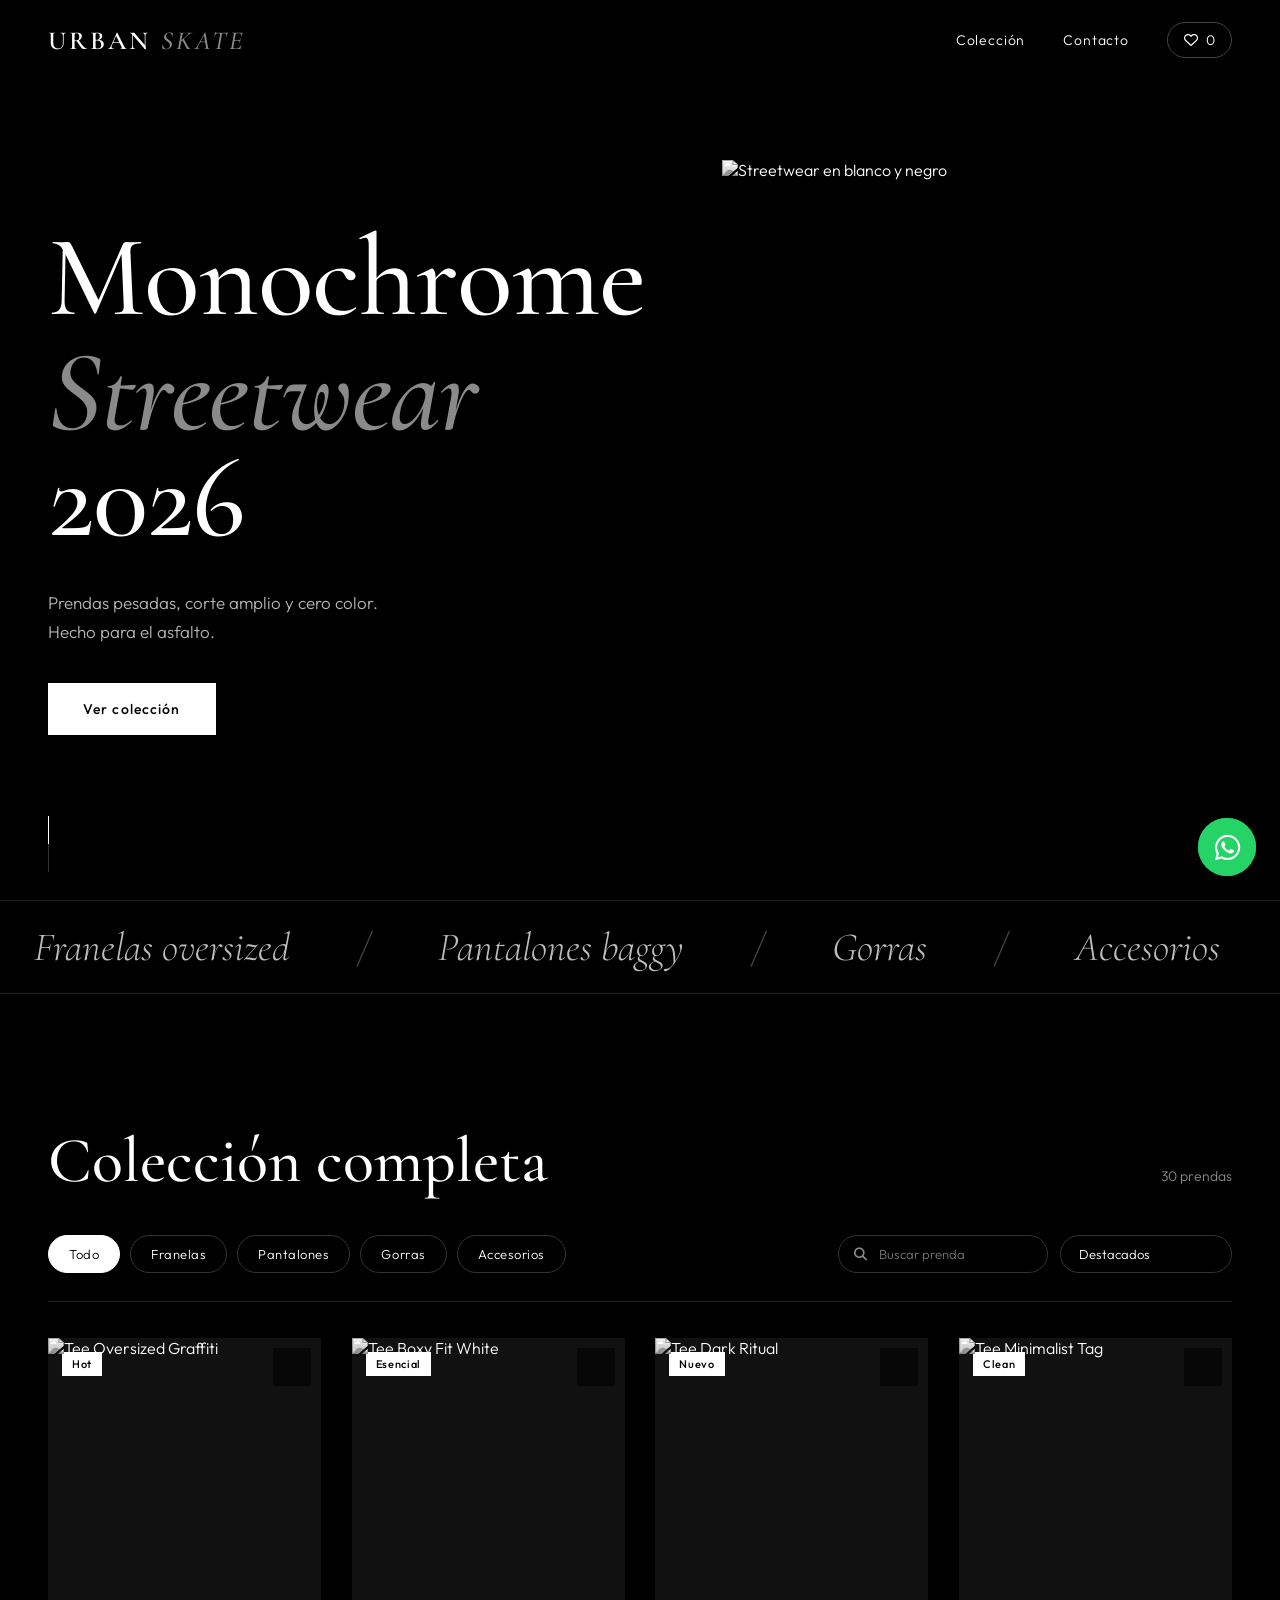
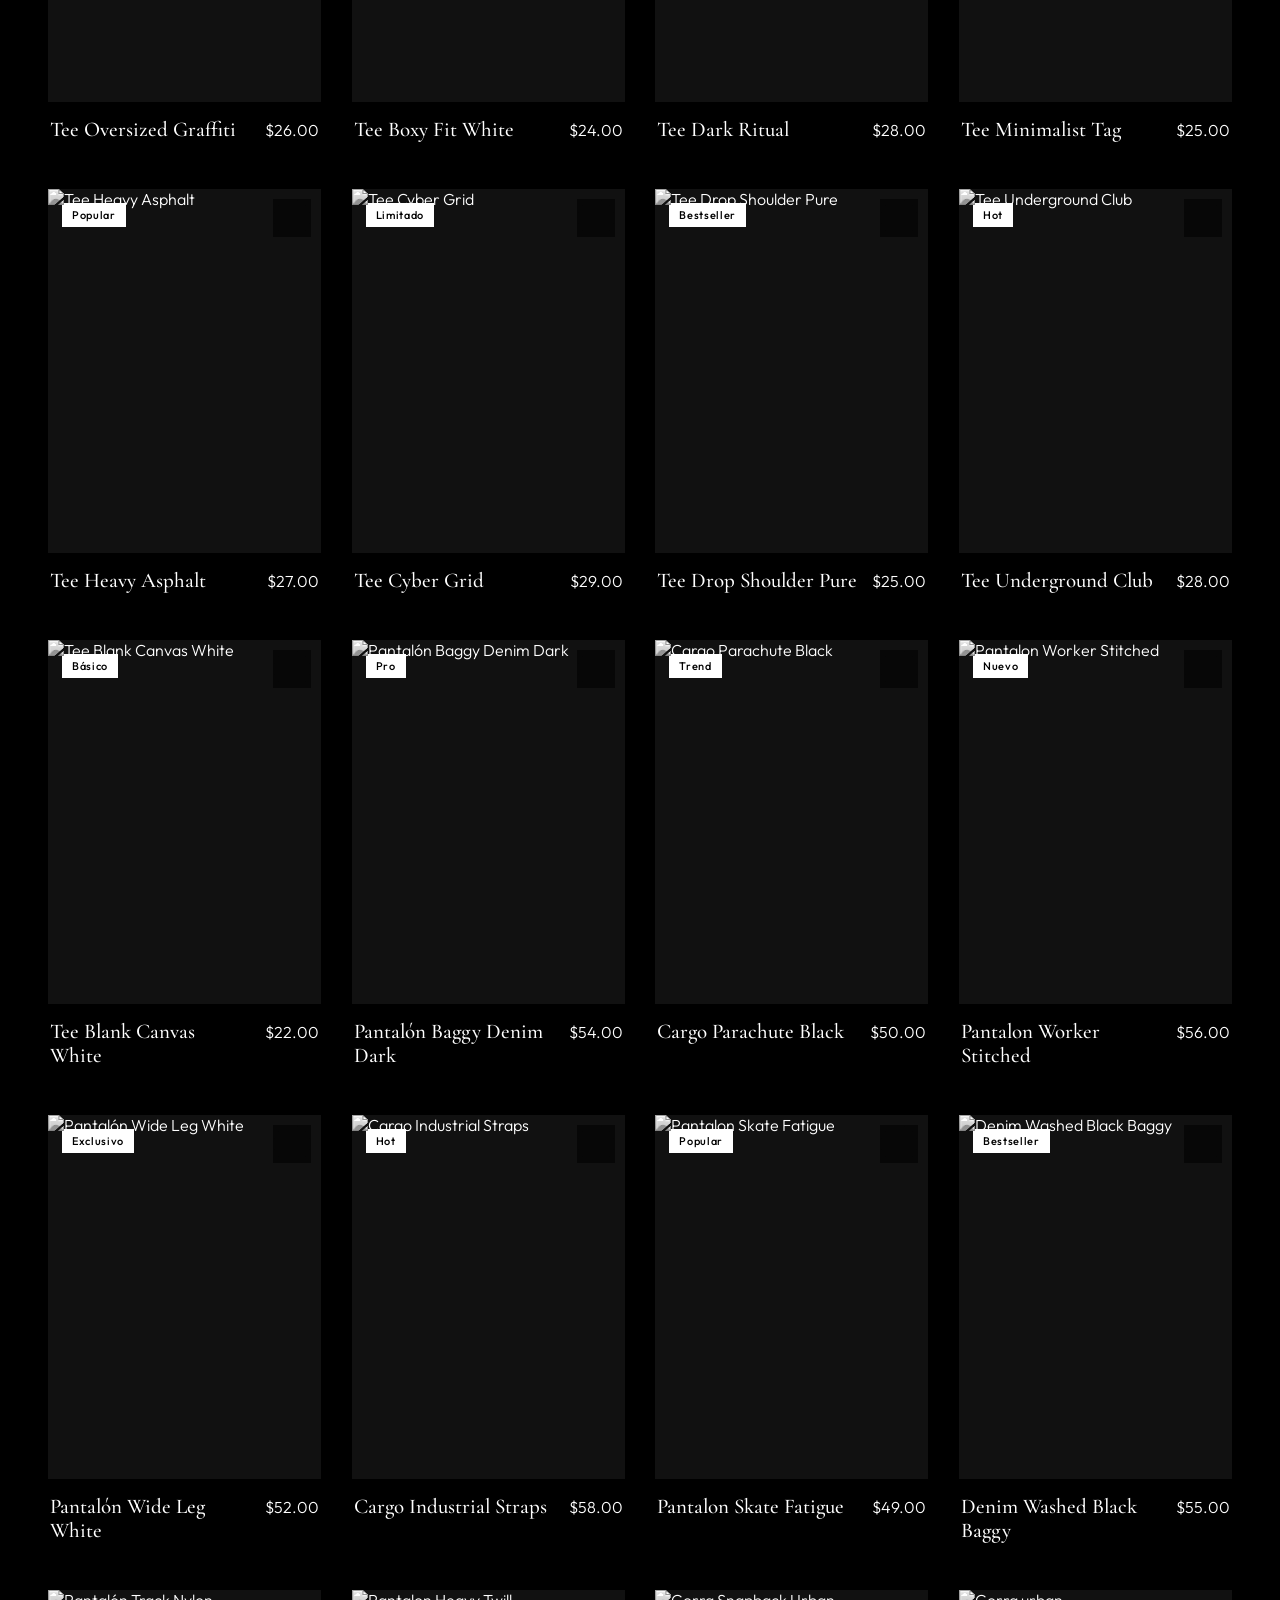
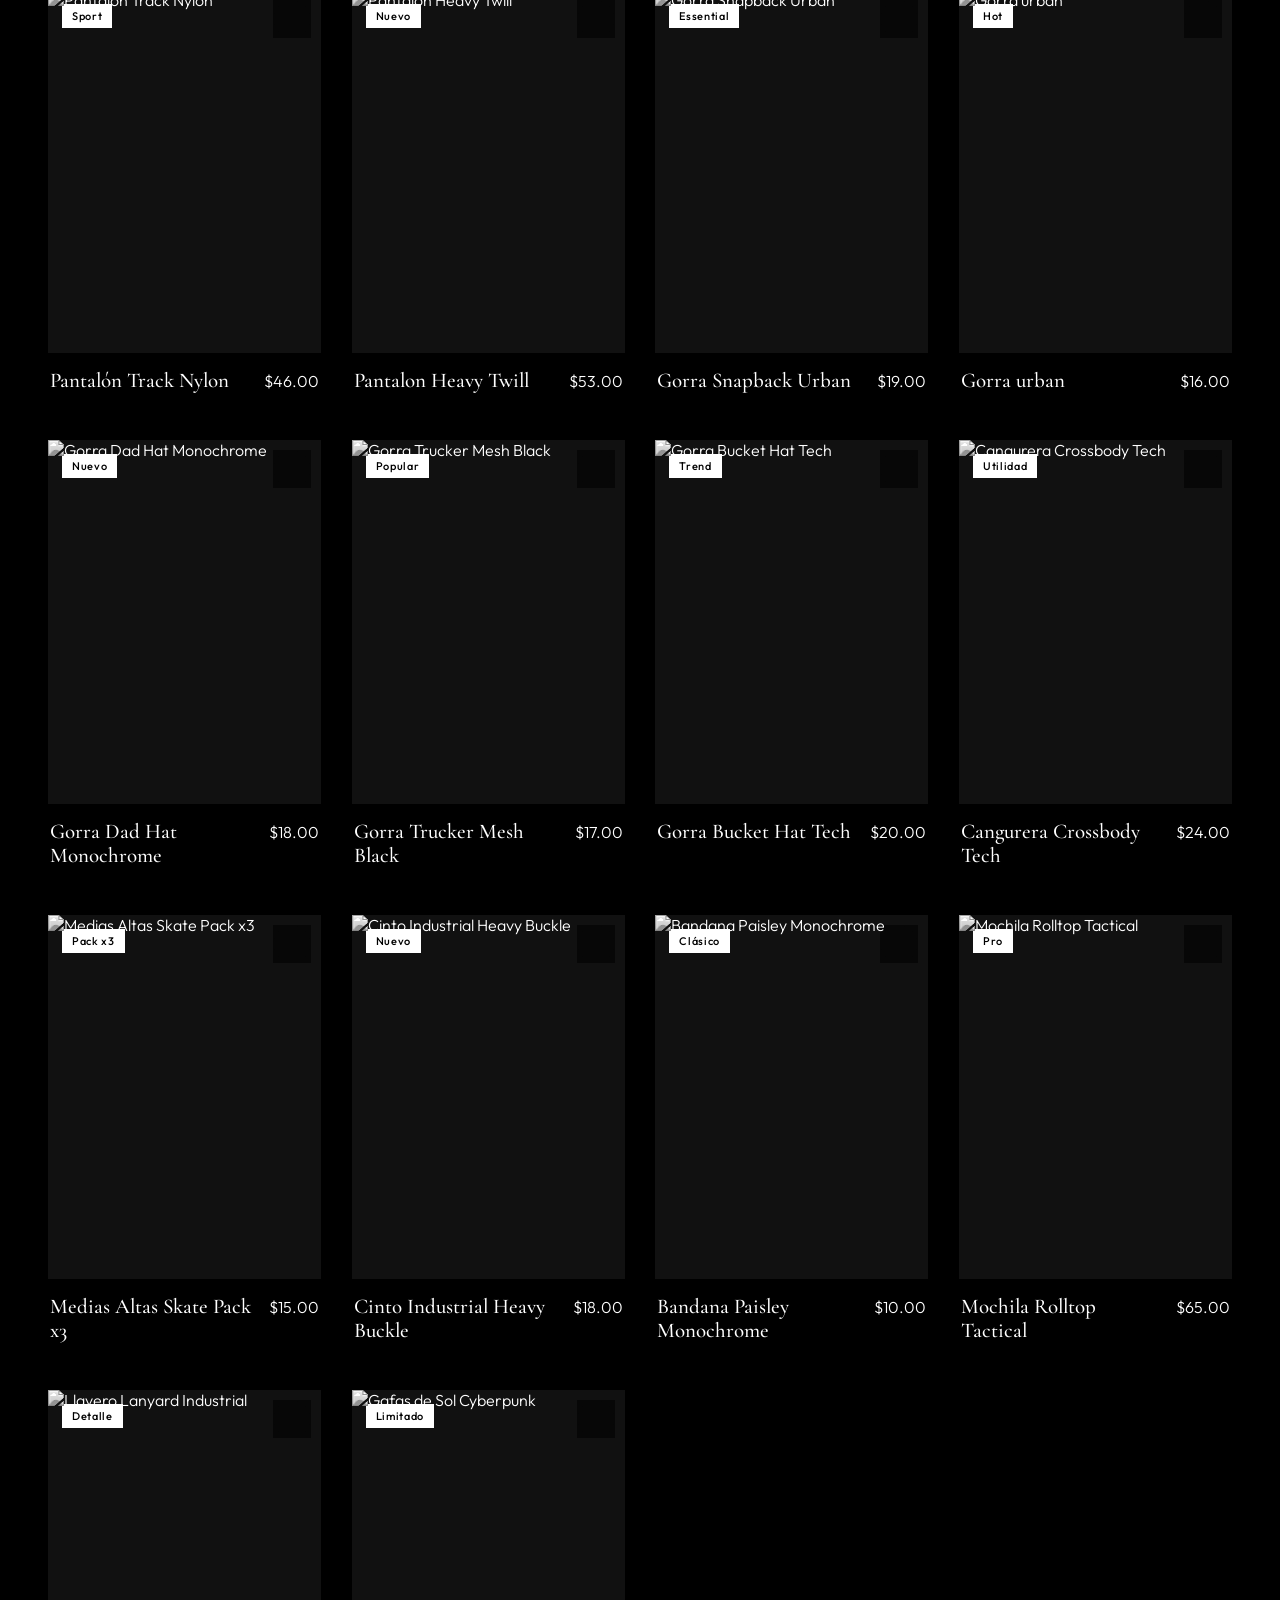
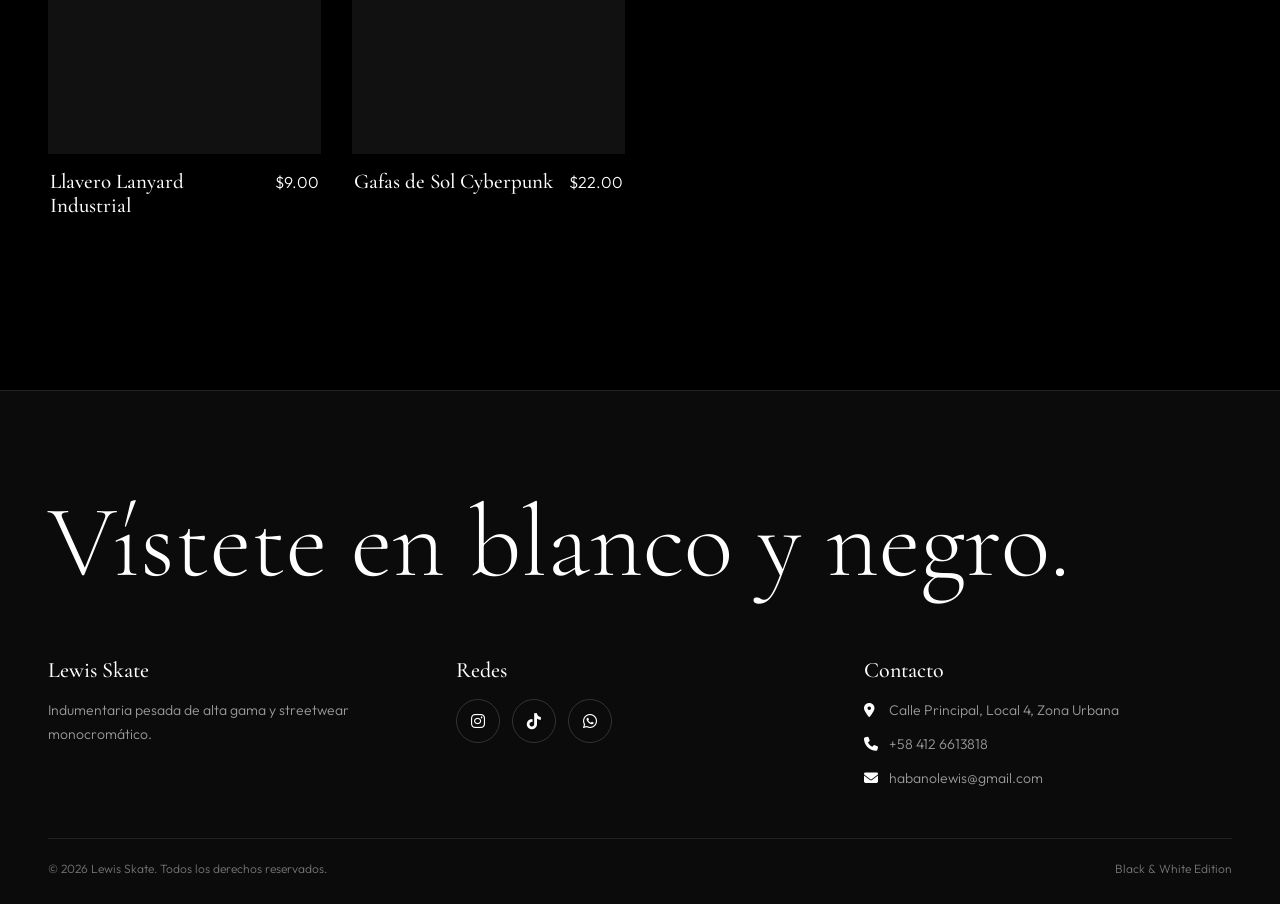
==== commit 34c12330: "ctu" ====
--- a/index.html
+++ b/index.html
@@ -1,119 +1,144 @@
 <!DOCTYPE html>
 <html lang="es">
 <head>
-    <meta charset="UTF-8">
-    <meta name="viewport" content="width=device-width, initial-scale=1.0">
-    <title>URBAN SKATE LWIS. • Black & White Edition</title>
-    <link rel="stylesheet" href="style.css">
-    <link href="https://fonts.googleapis.com/css2?family=Outfit:wght@400;600;700;800;900&display=swap" rel="stylesheet">
-    <link rel="stylesheet" href="https://cdnjs.cloudflare.com/ajax/libs/font-awesome/6.4.0/css/all.min.css">
+<meta charset="UTF-8">
+<meta name="viewport" content="width=device-width, initial-scale=1.0">
+<title>URBAN • SKATE</title>
+<link rel="preconnect" href="https://fonts.googleapis.com">
+<link rel="preconnect" href="https://fonts.gstatic.com" crossorigin>
+<link href="https://fonts.googleapis.com/css2?family=Cormorant+Garamond:ital,wght@0,500;0,600;1,500&family=Outfit:wght@300;400;500;600&display=swap" rel="stylesheet">
+<link rel="stylesheet" href="https://cdnjs.cloudflare.com/ajax/libs/font-awesome/6.4.0/css/all.min.css">
+<link rel="stylesheet" href="style.css">
 </head>
 <body>
 
-    <!-- Barra de Navegación -->
-    <nav class="navbar">
-        <div class="nav-container">
-            <a href="#" class="brand-title">LEWI<span>SKATE</span></a>
-            
-            <ul class="nav-menu">
-                <li class="nav-item">
-                    <div class="nav-link" style="cursor: pointer;">
-                        Catalogo <i class="fa-solid fa-chevron-down" style="font-size: 10px;"></i>
-                    </div>
-                    <div class="dropdown-menu">
-                        <button class="dropdown-item" onclick="filterCategory('all')">Ver Todo (36)</button>
-                        <button class="dropdown-item" onclick="filterCategory('tees')">Franelas Oversized</button>
-                        <button class="dropdown-item" onclick="filterCategory('pants')">Pantalones</button>
-                        <button class="dropdown-item" onclick="filterCategory('caps')">Gorras</button>
-                        <button class="dropdown-item" onclick="filterCategory('accessories')">Accesorios</button>
-                    </div>
-                </li>
-            </ul>
-        </div>
+<div class="progress" id="progress"></div>
+
+<!-- Pantalla de carga -->
+<div class="preloader" id="preloader">
+  <div class="preloader-brand">URBAN SKATE</div>
+  <div class="preloader-line"><span></span></div>
+</div>
+
+<header class="header" id="header">
+  <div class="header-inner">
+    <a href="#inicio" class="brand">URBAN <em>SKATE</em></a>
+    <nav class="nav">
+      <a href="#coleccion">Colección</a>
+      <a href="#contacto">Contacto</a>
+      <button class="fav-btn" id="favToggle" aria-label="Ver favoritos">
+        <i class="fa-regular fa-heart"></i><span id="favCount">0</span>
+      </button>
     </nav>
+  </div>
+</header>
 
-    <!-- Contenedor Principal -->
-    <div class="main-container">
-        
-        <!-- Banner Principal Monocromático -->
-        <section class="hero-banner">
-            <img src="https://images.unsplash.com/photo-1517445312882-bc9910d016b7?auto=format&fit=crop&w=1600&q=80" alt="Banner" class="hero-bg-img">
-            <div class="hero-overlay"></div>
-            <div class="hero-content">
-                <h1>Monochrome Streetwear 2026</h1>
-                <p>Indumentaria pesada de alta gama. Expresión urbana pura reducida a su máxima expresión en blanco y negro.</p>
-                <button class="hero-btn" onclick="scrollToCatalog()">Ver Colección Completa</button>
-            </div>
-        </section>
+<main>
+  <section class="hero" id="inicio">
+    <div class="hero-text">
+      <h1 id="heroTitle">
+        <span class="line"><span>Monochrome</span></span>
+        <span class="line"><span><em>Streetwear</em> 2026</span></span>
+      </h1>
+      <p class="hero-sub">Prendas pesadas, corte amplio y cero color. Hecho para el asfalto.</p>
+      <a href="#coleccion" class="btn magnetic">Ver colección</a>
+    </div>
+    <div class="hero-media">
+      <img id="heroImg" src="https://images.unsplash.com/photo-1517445312882-bc9910d016b7?auto=format&fit=crop&w=1400&q=80" alt="Streetwear en blanco y negro">
+    </div>
+    <div class="scroll-cue"><span></span></div>
+  </section>
 
-        <!-- Catálogo Dinámico con Buscador -->
-        <section id="catalogSection">
-            <div class="catalog-header-flex">
-                <h2 class="section-title" id="sectionTitleHeader">Catálogo Completo</h2>
-                
-                <!-- Barra de Buscador -->
-                <div class="search-box-container">
-                    <i class="fa-solid fa-magnifying-glass"></i>
-                    <input type="text" id="searchInput" placeholder="Buscar franelas, pantalones, gorras..." oninput="handleSearch()">
-                </div>
-            </div>
+  <div class="marquee" aria-hidden="true">
+    <div class="marquee-track">
+      <span>Franelas oversized</span><span>Pantalones baggy</span><span>Gorras</span><span>Accesorios</span>
+      <span>Franelas oversized</span><span>Pantalones baggy</span><span>Gorras</span><span>Accesorios</span>
+    </div>
+  </div>
 
-            <div class="products-grid" id="productsGrid">
-                <!-- Se llena automáticamente con JavaScript -->
-            </div>
-        </section>
-
+  <section class="catalog" id="coleccion">
+    <div class="catalog-head">
+      <h2 id="catalogTitle">Colección completa</h2>
+      <p class="count" id="resultCount"></p>
     </div>
 
-    <!-- Botón Flotante de WhatsApp -->
-    <a href="https://wa.me/584126613818?text=Hola,%20estoy%20viendo%20el%20catálogo%20de%20Lewis%20Skate%20y%20quiero%20más%20información." class="floating-whatsapp" target="_blank" aria-label="Contactar por WhatsApp">
-        <i class="fa-brands fa-whatsapp"></i>
-    </a>
+    <div class="toolbar">
+      <div class="filters" id="filters">
+        <button class="chip active" data-cat="all">Todo</button>
+        <button class="chip" data-cat="tees">Franelas</button>
+        <button class="chip" data-cat="pants">Pantalones</button>
+        <button class="chip" data-cat="caps">Gorras</button>
+        <button class="chip" data-cat="accessories">Accesorios</button>
+      </div>
+      <div class="tools">
+        <label class="search"><i class="fa-solid fa-magnifying-glass"></i>
+          <input type="search" id="searchInput" placeholder="Buscar prenda" autocomplete="off">
+        </label>
+        <select id="sortSelect" aria-label="Ordenar">
+          <option value="default">Destacados</option>
+          <option value="asc">Precio: menor a mayor</option>
+          <option value="desc">Precio: mayor a menor</option>
+          <option value="name">Nombre A-Z</option>
+        </select>
+      </div>
+    </div>
 
-    <!-- Script con la lógica -->
-    <script src="script.js"></script>
+    <div class="grid" id="productsGrid"></div>
+  </section>
+</main>
 
-    <!-- Pie de Página (Footer) -->
-    <footer class="footer">
-        <div class="footer-container">
-            <!-- Columna 1: Logo y descripción -->
-            <div class="footer-col">
-                <a href="#" class="brand-title" style="display: inline-block; margin-bottom: 15px;">LEWI<span>SKATE</span></a>
-                <p>Indumentaria pesada de alta gama y streetwear monocromático. Expresión urbana pura sin concesiones.</p>
-            </div>
+<footer class="footer" id="contacto">
+  <div class="footer-big">Vístete en blanco y negro.</div>
+  <div class="footer-grid">
+    <div>
+      <h3>Lewis Skate</h3>
+      <p>Indumentaria pesada de alta gama y streetwear monocromático.</p>
+    </div>
+    <div>
+      <h3>Redes</h3>
+      <div class="socials">
+        <a href="https://instagram.com" target="_blank" rel="noopener" aria-label="Instagram"><i class="fa-brands fa-instagram"></i></a>
+        <a href="https://tiktok.com" target="_blank" rel="noopener" aria-label="TikTok"><i class="fa-brands fa-tiktok"></i></a>
+        <a href="https://wa.me/584126613818" target="_blank" rel="noopener" aria-label="WhatsApp"><i class="fa-brands fa-whatsapp"></i></a>
+      </div>
+    </div>
+    <div>
+      <h3>Contacto</h3>
+      <ul>
+        <li><i class="fa-solid fa-location-dot"></i> Calle Principal, Local 4, Zona Urbana</li>
+        <li><i class="fa-solid fa-phone"></i> +58 412 6613818</li>
+        <li><i class="fa-solid fa-envelope"></i> habanolewis@gmail.com</li>
+      </ul>
+    </div>
+  </div>
+  <div class="footer-bottom">
+    <span>&copy; 2026 Lewis Skate. Todos los derechos reservados.</span>
+    <span>Black &amp; White Edition</span>
+  </div>
+</footer>
 
-            <!-- Columna 2: Redes Sociales -->
-            <div class="footer-col">
-                <h3>Redes Sociales</h3>
-                <p>Síguenos para ver los drops exclusivos y contenido del asfalto.</p>
-                <div class="footer-socials">
-                    <a href="https://instagram.com" target="_blank" class="social-icon-btn" aria-label="Instagram"><i class="fa-brands fa-instagram"></i></a>
-                    <a href="https://tiktok.com" target="_blank" class="social-icon-btn" aria-label="TikTok"><i class="fa-brands fa-tiktok"></i></a>
-                    <a href="https://whatsapp.com" target="_blank" class="social-icon-btn" aria-label="WhatsApp"><i class="fa-brands fa-whatsapp"></i></a>
-                </div>
-            </div>
+<a class="wa-float" id="waFloat" href="https://wa.me/584126613818?text=Hola,%20estoy%20viendo%20el%20catálogo%20de%20Lewis%20Skate%20y%20quiero%20más%20información." target="_blank" rel="noopener" aria-label="Escribir por WhatsApp">
+  <i class="fa-brands fa-whatsapp"></i>
+</a>
 
-            <!-- Columna 3: Contacto -->
-            <div class="footer-col">
-                <h3>Contacto</h3>
-                <ul class="footer-contact-list">
-                    <li><i class="fa-solid fa-location-dot"></i> Calle Principal, Local 4, Zona Urbana</li>
-                    <li><i class="fa-solid fa-phone"></i> +58 412 6613818</li>
-                    <li><i class="fa-solid fa-envelope"></i> habanolewis@gmail.com</li>
-                </ul>
-            </div>
-        </div>
+<!-- Vista rápida -->
+<div class="modal" id="modal" aria-hidden="true">
+  <div class="modal-backdrop" data-close></div>
+  <div class="modal-box" role="dialog" aria-modal="true" aria-labelledby="mName">
+    <button class="modal-close" data-close aria-label="Cerrar"><i class="fa-solid fa-xmark"></i></button>
+    <div class="modal-img"><img id="mImg" alt=""></div>
+    <div class="modal-info">
+      <span class="tag" id="mTag"></span>
+      <h3 id="mName"></h3>
+      <p id="mDesc"></p>
+      <div class="modal-price" id="mPrice"></div>
+      <a class="btn full" id="mBuy" target="_blank" rel="noopener"><i class="fa-brands fa-whatsapp"></i> Pedir por WhatsApp</a>
+      <button class="btn ghost full" id="mFav"><i class="fa-regular fa-heart"></i> <span>Guardar en favoritos</span></button>
+    </div>
+  </div>
+</div>
 
-        <div class="footer-bottom">
-            <p>&copy; 2026 LEWIS SKATE. Todos los derechos reservados.</p>
-            <p>Black & White Edition</p>
-        </div>
-    </footer>
-
-    <!-- Ventana Modal para Ver Imagen a Tamaño Completo -->
-    <div class="image-modal-overlay" id="imageModalOverlay" onclick="closeImageModal()">
-        <button class="close-image-modal" onclick="closeImageModal()"><i class="fa-solid fa-xmark"></i></button>
-        <img class="image-modal-content" id="expandedImg" alt="Imagen ampliada">
-    </div>
+<script src="data.js"></script>
+<script src="script.js"></script>
 </body>
-</html>+</html>
--- a/style.css
+++ b/style.css
@@ -1,500 +1,168 @@
-/* Estilos Generales / Minimalismo Blanco y Negro */
-* {
-    margin: 0;
-    padding: 0;
-    box-sizing: border-box;
-    font-family: 'Outfit', sans-serif;
-    scroll-behavior: smooth;
+:root{
+  --ink:#000;--paper:#fff;--ash:#8a8a8a;--line:#222;--card:#0b0b0b;
+  --serif:'Cormorant Garamond',Georgia,serif;--sans:'Outfit',system-ui,sans-serif;
+  --ease:cubic-bezier(.2,.8,.2,1);
 }
+*{margin:0;padding:0;box-sizing:border-box}
+html{scroll-behavior:smooth;scroll-padding-top:80px}
+body{background:var(--ink);color:var(--paper);font-family:var(--sans);font-weight:300;overflow-x:hidden;-webkit-font-smoothing:antialiased}
+body.lock{overflow:hidden}
+a{color:inherit;text-decoration:none}
+button,select,input{font:inherit;color:inherit}
+img{display:block;max-width:100%}
+:focus-visible{outline:1px solid var(--paper);outline-offset:3px}
 
-body {
-    background-color: #000000;
-    color: #ffffff;
-    min-height: 100vh;
-    overflow-x: hidden;
+/* Progreso de scroll */
+.progress{position:fixed;top:0;left:0;height:2px;width:0;background:var(--paper);z-index:3000}
+
+/* Pantalla de carga */
+.preloader{position:fixed;inset:0;background:var(--ink);z-index:5000;display:flex;flex-direction:column;align-items:center;justify-content:center;gap:22px;transition:transform .9s var(--ease) .2s}
+.preloader.done{transform:translateY(-100%)}
+.preloader-brand{font-family:var(--serif);font-size:clamp(28px,6vw,52px);letter-spacing:.35em;padding-left:.35em;animation:fadeIn 1s var(--ease) both}
+.preloader-line{width:160px;height:1px;background:#333;overflow:hidden}
+.preloader-line span{display:block;height:100%;background:var(--paper);transform:translateX(-100%);animation:load 1.3s var(--ease) forwards}
+@keyframes load{to{transform:translateX(0)}}
+@keyframes fadeIn{from{opacity:0;letter-spacing:.6em}to{opacity:1}}
+
+/* Header */
+.header{position:fixed;top:0;left:0;width:100%;z-index:1000;transition:background .4s,backdrop-filter .4s,border-color .4s;border-bottom:1px solid transparent}
+.header.scrolled{background:rgba(0,0,0,.78);backdrop-filter:blur(14px);border-color:var(--line)}
+.header-inner{max-width:1400px;margin:0 auto;padding:22px clamp(20px,4vw,48px);display:flex;justify-content:space-between;align-items:center}
+.brand{font-family:var(--serif);font-size:26px;font-weight:600;letter-spacing:.12em}
+.brand em{font-weight:500;color:var(--ash)}
+.nav{display:flex;align-items:center;gap:clamp(18px,3vw,38px);font-size:14px;letter-spacing:.06em}
+.nav a{position:relative;padding:4px 0}
+.nav a::after{content:"";position:absolute;left:0;bottom:0;width:100%;height:1px;background:var(--paper);transform:scaleX(0);transform-origin:right;transition:transform .45s var(--ease)}
+.nav a:hover::after{transform:scaleX(1);transform-origin:left}
+.fav-btn{background:none;border:1px solid #444;border-radius:99px;padding:8px 16px;display:flex;gap:8px;align-items:center;cursor:pointer;transition:background .3s,color .3s}
+.fav-btn:hover,.fav-btn.active{background:var(--paper);color:var(--ink)}
+.fav-btn.bump{animation:bump .4s var(--ease)}
+@keyframes bump{40%{transform:scale(1.18)}}
+
+/* Hero */
+.hero{min-height:100svh;display:grid;grid-template-columns:1.1fr .9fr;align-items:center;gap:clamp(24px,4vw,64px);max-width:1400px;margin:0 auto;padding:120px clamp(20px,4vw,48px) 60px;position:relative}
+.hero h1{font-family:var(--serif);font-weight:500;font-size:clamp(3rem,9vw,8.2rem);line-height:.92;letter-spacing:-.01em}
+.hero h1 em{font-style:italic;color:var(--ash)}
+.line{display:block;overflow:hidden;padding-bottom:.08em}
+.line>span{display:block;transform:translateY(110%);transition:transform 1.2s var(--ease)}
+body.loaded .line>span{transform:none}
+body.loaded .line:nth-child(2)>span{transition-delay:.15s}
+.hero-sub{max-width:380px;margin:28px 0 36px;color:#b5b5b5;line-height:1.7;font-size:17px;opacity:0;transform:translateY(16px);transition:all 1s var(--ease) .6s}
+.hero .btn{opacity:0;transition:opacity 1s var(--ease) .8s,background .3s,color .3s}
+body.loaded .hero-sub{opacity:1;transform:none}
+body.loaded .hero .btn{opacity:1}
+.hero-media{height:min(72vh,640px);overflow:hidden;position:relative;clip-path:inset(100% 0 0 0);transition:clip-path 1.4s var(--ease) .3s}
+body.loaded .hero-media{clip-path:inset(0)}
+.hero-media img{width:100%;height:120%;object-fit:cover;filter:grayscale(1) contrast(1.1);will-change:transform}
+.hero-media::after{content:"";position:absolute;inset:0;background:linear-gradient(180deg,transparent 55%,rgba(0,0,0,.6))}
+.scroll-cue{position:absolute;left:clamp(20px,4vw,48px);bottom:28px;width:1px;height:56px;background:#333;overflow:hidden}
+.scroll-cue span{display:block;width:100%;height:50%;background:var(--paper);animation:cue 1.8s ease-in-out infinite}
+@keyframes cue{from{transform:translateY(-100%)}to{transform:translateY(200%)}}
+
+/* Botones */
+.btn{display:inline-flex;align-items:center;justify-content:center;gap:10px;background:var(--paper);color:var(--ink);border:1px solid var(--paper);padding:16px 34px;font-size:14px;font-weight:500;letter-spacing:.08em;cursor:pointer;transition:background .3s,color .3s,transform .3s var(--ease)}
+.btn:hover{background:transparent;color:var(--paper)}
+.btn.ghost{background:transparent;color:var(--paper);border-color:#444}
+.btn.ghost:hover{background:var(--paper);color:var(--ink)}
+.btn.full{width:100%;margin-top:12px}
+
+/* Marquee */
+.marquee{border-block:1px solid var(--line);overflow:hidden;padding:22px 0}
+.marquee-track{display:flex;width:max-content;animation:scroll 32s linear infinite}
+.marquee:hover .marquee-track{animation-play-state:paused}
+.marquee span{font-family:var(--serif);font-style:italic;font-size:clamp(24px,3.4vw,40px);padding:0 34px;color:#bdbdbd;white-space:nowrap}
+.marquee span::after{content:"/";margin-left:68px;color:#444}
+@keyframes scroll{to{transform:translateX(-50%)}}
+
+/* Catálogo */
+.catalog{max-width:1400px;margin:0 auto;padding:clamp(64px,10vw,130px) clamp(20px,4vw,48px) 40px}
+.catalog-head{display:flex;justify-content:space-between;align-items:baseline;flex-wrap:wrap;gap:12px;margin-bottom:36px}
+.catalog-head h2{font-family:var(--serif);font-weight:500;font-size:clamp(2.2rem,5vw,4rem)}
+.count{color:var(--ash);font-size:14px}
+.toolbar{display:flex;justify-content:space-between;gap:20px;flex-wrap:wrap;padding-bottom:28px;margin-bottom:36px;border-bottom:1px solid var(--line)}
+.filters{display:flex;gap:10px;flex-wrap:wrap}
+.chip{background:none;border:1px solid #333;border-radius:99px;padding:9px 20px;font-size:13px;letter-spacing:.04em;cursor:pointer;transition:all .3s var(--ease)}
+.chip:hover{border-color:var(--paper)}
+.chip.active{background:var(--paper);color:var(--ink);border-color:var(--paper)}
+.tools{display:flex;gap:12px;flex-wrap:wrap}
+.search{position:relative;display:flex;align-items:center}
+.search i{position:absolute;left:16px;color:var(--ash);font-size:13px}
+.search input,select{background:transparent;border:1px solid #333;border-radius:99px;padding:10px 18px;font-size:13px;outline:none;transition:border-color .3s}
+.search input{padding-left:40px;width:210px;transition:width .5s var(--ease),border-color .3s}
+.search input:focus{width:280px;border-color:var(--paper)}
+select{cursor:pointer;appearance:none;padding-right:20px}
+select option{background:#000}
+
+/* Grilla */
+.grid{display:grid;grid-template-columns:repeat(auto-fill,minmax(min(100%,260px),1fr));gap:clamp(18px,2.4vw,34px)}
+.card{cursor:pointer;opacity:0;transform:translateY(34px);transition:opacity .8s var(--ease),transform .8s var(--ease)}
+.card.in{opacity:1;transform:none}
+.card-img{position:relative;aspect-ratio:3/4;overflow:hidden;background:#111}
+.card-img img{width:100%;height:100%;object-fit:cover;filter:grayscale(1);transition:transform .9s var(--ease),filter .6s}
+.card:hover .card-img img{transform:scale(1.07);filter:grayscale(0)}
+.tag{position:absolute;top:14px;left:14px;background:var(--paper);color:var(--ink);font-size:11px;font-weight:500;letter-spacing:.06em;padding:5px 10px}
+.heart{position:absolute;top:10px;right:10px;width:38px;height:38px;border-radius:50%;border:none;background:rgba(0,0,0,.55);backdrop-filter:blur(6px);cursor:pointer;display:grid;place-items:center;transition:background .3s,transform .3s var(--ease)}
+.heart:hover{background:var(--paper);color:var(--ink);transform:scale(1.1)}
+.heart.on{background:var(--paper);color:var(--ink)}
+.quick{position:absolute;left:0;bottom:0;width:100%;padding:14px;text-align:center;background:var(--paper);color:var(--ink);font-size:13px;font-weight:500;letter-spacing:.06em;transform:translateY(100%);transition:transform .5s var(--ease)}
+.card:hover .quick,.card:focus-within .quick{transform:none}
+.card-info{display:flex;justify-content:space-between;gap:14px;padding:16px 2px}
+.card-name{font-family:var(--serif);font-size:21px;font-weight:500;line-height:1.15}
+.card-price{font-size:16px;white-space:nowrap;padding-top:2px}
+.empty{grid-column:1/-1;text-align:center;padding:80px 0;color:var(--ash);font-family:var(--serif);font-size:26px}
+
+/* Footer */
+.footer{margin-top:clamp(60px,9vw,120px);border-top:1px solid var(--line);padding:clamp(56px,8vw,100px) clamp(20px,4vw,48px) 28px;background:var(--card)}
+.footer>*{max-width:1400px;margin-inline:auto}
+.footer-big{font-family:var(--serif);font-size:clamp(2.4rem,8vw,7rem);line-height:1;margin-bottom:64px;color:var(--paper)}
+.footer-grid{display:grid;grid-template-columns:repeat(auto-fit,minmax(220px,1fr));gap:40px;padding-bottom:48px}
+.footer h3{font-family:var(--serif);font-weight:500;font-size:22px;margin-bottom:16px}
+.footer p,.footer li{color:#9a9a9a;font-size:14px;line-height:1.7}
+.footer ul{list-style:none;display:grid;gap:10px}
+.footer li i{width:22px;color:var(--paper)}
+.socials{display:flex;gap:12px}
+.socials a{width:44px;height:44px;border:1px solid #333;border-radius:50%;display:grid;place-items:center;transition:all .35s var(--ease)}
+.socials a:hover{background:var(--paper);color:var(--ink);transform:translateY(-4px)}
+.footer-bottom{display:flex;justify-content:space-between;flex-wrap:wrap;gap:10px;border-top:1px solid var(--line);padding-top:22px;font-size:12px;color:#777}
+
+/* WhatsApp */
+.wa-float{position:fixed;right:24px;bottom:max(24px,env(safe-area-inset-bottom));width:58px;height:58px;border-radius:50%;background:#25D366;color:#fff;display:grid;place-items:center;font-size:29px;z-index:900;box-shadow:0 6px 24px rgba(0,0,0,.6);transition:transform .35s var(--ease)}
+.wa-float::before{content:"";position:absolute;inset:0;border-radius:50%;border:2px solid #25D366;animation:ping 2.4s ease-out infinite}
+.wa-float:hover{transform:scale(1.1) rotate(-8deg)}
+@keyframes ping{to{transform:scale(1.6);opacity:0}}
+
+/* Modal */
+.modal{position:fixed;inset:0;z-index:4000;display:grid;place-items:center;padding:16px;visibility:hidden}
+.modal.open{visibility:visible}
+.modal-backdrop{position:absolute;inset:0;background:rgba(0,0,0,.82);backdrop-filter:blur(8px);opacity:0;transition:opacity .4s}
+.modal.open .modal-backdrop{opacity:1}
+.modal-box{position:relative;display:grid;grid-template-columns:1fr 1fr;width:min(940px,100%);max-height:92vh;overflow:auto;background:var(--card);border:1px solid #2a2a2a;opacity:0;transform:translateY(40px) scale(.97);transition:all .5s var(--ease)}
+.modal.open .modal-box{opacity:1;transform:none}
+.modal-close{position:absolute;top:14px;right:14px;z-index:2;width:40px;height:40px;border-radius:50%;border:1px solid #444;background:rgba(0,0,0,.6);cursor:pointer;transition:all .3s}
+.modal-close:hover{background:var(--paper);color:var(--ink);transform:rotate(90deg)}
+.modal-img{min-height:340px;background:#111}
+.modal-img img{width:100%;height:100%;object-fit:cover}
+.modal-info{padding:clamp(24px,4vw,48px);display:flex;flex-direction:column;justify-content:center}
+.modal-info .tag{position:static;align-self:flex-start;margin-bottom:18px}
+.modal-info h3{font-family:var(--serif);font-weight:500;font-size:clamp(28px,4vw,40px);line-height:1.1;margin-bottom:14px}
+.modal-info p{color:#aaa;line-height:1.7;margin-bottom:20px}
+.modal-price{font-size:26px;margin-bottom:12px}
+
+/* Responsive */
+@media(max-width:860px){
+  .hero{grid-template-columns:1fr;padding-top:110px}
+  .hero-media{height:46vh;order:-1;margin-top:10px}
+  .scroll-cue{display:none}
+  .modal-box{grid-template-columns:1fr}
+  .modal-img{min-height:240px;height:38vh}
+  .search input,.search input:focus{width:100%}
+  .search,.tools{width:100%}
+  .tools select{flex:1}
+  .quick{transform:none;position:static}
+  .heart{top:8px;right:8px}
 }
-
-/* Barra de Navegación Superior Estilo High-End adaptada para móviles */
-.navbar {
-    position: sticky;
-    top: 0;
-    left: 0;
-    width: 100%;
-    background: rgba(0, 0, 0, 0.95);
-    backdrop-filter: blur(10px);
-    border-bottom: 1px solid #222222;
-    z-index: 1000;
+@media(max-width:520px){.nav a{display:none}.brand{font-size:22px}}
+@media(prefers-reduced-motion:reduce){
+  *,*::before,*::after{animation-duration:.01ms!important;animation-iteration-count:1!important;transition-duration:.01ms!important}
+  .card{opacity:1;transform:none}
 }
-
-.nav-container {
-    max-width: 1200px;
-    margin: 0 auto;
-    padding: 16px 20px;
-    display: flex;
-    justify-content: space-between;
-    align-items: center;
-    flex-wrap: wrap;
-    gap: 12px;
-}
-
-.brand-title {
-    font-size: 20px;
-    font-weight: 800;
-    letter-spacing: 2px;
-    color: #ffffff;
-    text-decoration: none;
-    text-transform: uppercase;
-}
-
-.brand-title span {
-    color: #777777;
-}
-
-.nav-menu {
-    display: flex;
-    gap: 20px;
-    align-items: center;
-    list-style: none;
-}
-
-/* Elemento de navegación con zona táctil extendida */
-.nav-item {
-    position: relative;
-    padding-bottom: 8px;
-    margin-bottom: -8px;
-}
-
-.nav-link {
-    color: #cccccc;
-    text-decoration: none;
-    font-size: 13px;
-    font-weight: 600;
-    cursor: pointer;
-    transition: color 0.2s;
-    background: none;
-    border: none;
-    display: flex;
-    align-items: center;
-    gap: 6px;
-    text-transform: uppercase;
-    letter-spacing: 1px;
-}
-
-.nav-link:hover {
-    color: #ffffff;
-}
-
-/* Menú Desplegable B&N optimizado */
-.dropdown-menu {
-    position: absolute;
-    top: 100%;
-    left: 0;
-    background: #0a0a0a;
-    border: 1px solid #222222;
-    box-shadow: 0 15px 30px rgba(0,0,0,0.8);
-    width: 210px;
-    display: none;
-    flex-direction: column;
-    padding: 8px 0;
-    margin-top: 4px;
-    z-index: 1100;
-}
-
-.nav-item:hover .dropdown-menu {
-    display: flex;
-}
-
-.dropdown-item {
-    padding: 10px 16px;
-    color: #aaaaaa;
-    text-decoration: none;
-    font-size: 12px;
-    font-weight: 500;
-    transition: all 0.2s;
-    background: none;
-    border: none;
-    text-align: left;
-    cursor: pointer;
-    width: 100%;
-}
-
-.dropdown-item:hover {
-    background: #ffffff;
-    color: #000000;
-    padding-left: 20px;
-    font-weight: 700;
-}
-
-/* Contenedor Principal con padding adaptable */
-.main-container {
-    max-width: 1200px;
-    margin: 0 auto;
-    padding: 24px 16px 80px 16px;
-}
-
-/* Banner Principal Nítido y Opaco para móviles */
-.hero-banner {
-    position: relative;
-    border-radius: 0px;
-    overflow: hidden;
-    padding: 50px 20px;
-    margin-bottom: 30px;
-    border: 1px solid #222222;
-    background-color: #0a0a0a;
-    display: flex;
-    align-items: center;
-    min-height: 320px;
-}
-
-.hero-bg-img {
-    position: absolute;
-    top: 0;
-    left: 0;
-    width: 100%;
-    height: 100%;
-    object-fit: cover;
-    opacity: 0.5; 
-    z-index: 1;
-}
-
-.hero-overlay {
-    position: absolute;
-    top: 0;
-    left: 0;
-    width: 100%;
-    height: 100%;
-    background: linear-gradient(90deg, rgba(0,0,0,0.85) 20%, rgba(0,0,0,0.6) 100%);
-    z-index: 2;
-}
-
-.hero-content {
-    position: relative;
-    z-index: 3;
-    max-width: 650px;
-}
-
-.hero-content h1 {
-    font-size: 30px;
-    font-weight: 900;
-    margin-bottom: 12px;
-    color: #ffffff;
-    letter-spacing: -0.5px;
-    line-height: 1.1;
-    text-transform: uppercase;
-}
-
-.hero-content p {
-    font-size: 14px;
-    color: #888888;
-    margin-bottom: 20px;
-    line-height: 1.5;
-}
-
-.hero-btn {
-    background-color: #ffffff;
-    color: #000000;
-    border: none;
-    padding: 12px 24px;
-    border-radius: 0px;
-    font-size: 12px;
-    font-weight: 800;
-    cursor: pointer;
-    text-transform: uppercase;
-    letter-spacing: 1px;
-    transition: all 0.2s;
-}
-
-.hero-btn:hover {
-    background-color: #cccccc;
-}
-
-/* Cabecera del Catálogo (Título + Buscador alineados) */
-.catalog-header-flex {
-    display: flex;
-    justify-content: space-between;
-    align-items: center;
-    flex-wrap: wrap;
-    gap: 16px;
-    margin-bottom: 24px;
-    border-bottom: 2px solid #ffffff;
-    padding-bottom: 10px;
-}
-
-/* Títulos de Sección */
-.section-title {
-    font-size: 20px;
-    font-weight: 800;
-    color: #ffffff;
-    text-transform: uppercase;
-    letter-spacing: 1px;
-    margin: 0;
-}
-
-/* Estilos de la barra de buscador */
-.search-box-container {
-    position: relative;
-    display: flex;
-    align-items: center;
-    width: 100%;
-    max-width: 280px;
-}
-
-.search-box-container i {
-    position: absolute;
-    left: 14px;
-    color: #777777;
-    font-size: 13px;
-}
-
-.search-box-container input {
-    width: 100%;
-    background: #0a0a0a;
-    border: 1px solid #333333;
-    color: #ffffff;
-    padding: 10px 14px 10px 38px;
-    font-size: 13px;
-    font-family: inherit;
-    outline: none;
-    transition: border-color 0.2s;
-}
-
-.search-box-container input:focus {
-    border-color: #ffffff;
-}
-
-/* Grilla de Productos responsiva sin desbordes */
-.products-grid {
-    display: grid;
-    grid-template-columns: repeat(auto-fill, minmax(220px, 1fr));
-    gap: 20px;
-    margin-bottom: 40px;
-}
-
-.product-card {
-    background: #0a0a0a;
-    border: 1px solid #222222;
-    display: flex;
-    flex-direction: column;
-    justify-content: space-between;
-    transition: all 0.3s ease;
-}
-
-.product-card:hover {
-    border-color: #ffffff;
-}
-
-.product-img-container {
-    width: 100%;
-    height: 240px;
-    background: #111111;
-    position: relative;
-    overflow: hidden;
-}
-
-.product-img-container img {
-    width: 100%;
-    height: 100%;
-    object-fit: cover;
-    filter: grayscale(20%);
-    cursor: pointer;
-    transition: transform 0.4s ease;
-}
-
-.product-card:hover .product-img-container img {
-    transform: scale(1.05);
-}
-
-.product-tag {
-    position: absolute;
-    top: 10px;
-    left: 10px;
-    background: #ffffff;
-    color: #000000;
-    font-size: 8px;
-    font-weight: 900;
-    padding: 3px 6px;
-    text-transform: uppercase;
-    letter-spacing: 1px;
-}
-
-.product-info {
-    padding: 16px;
-}
-
-.product-name {
-    font-size: 14px;
-    font-weight: 700;
-    color: #ffffff;
-    margin-bottom: 6px;
-    text-transform: uppercase;
-    letter-spacing: 0.5px;
-}
-
-.product-desc {
-    font-size: 12px;
-    color: #777777;
-    margin-bottom: 12px;
-    line-height: 1.4;
-}
-
-.product-price {
-    font-size: 16px;
-    font-weight: 800;
-    color: #ffffff;
-    letter-spacing: 0.5px;
-}
-
-/* Botón Flotante de WhatsApp */
-.floating-whatsapp {
-    position: fixed;
-    bottom: 24px;
-    right: 24px;
-    width: 56px;
-    height: 56px;
-    background-color: #25D366;
-    color: #ffffff;
-    border-radius: 50%;
-    display: flex;
-    align-items: center;
-    justify-content: center;
-    font-size: 28px;
-    box-shadow: 0 4px 15px rgba(0, 0, 0, 0.5);
-    z-index: 2500;
-    transition: transform 0.3s ease, background-color 0.2s ease;
-    text-decoration: none;
-}
-
-.floating-whatsapp:hover {
-    transform: scale(1.1);
-    background-color: #20ba5a;
-}
-
-/* Estilos del Pie de Página (Footer) */
-.footer {
-    background: #0a0a0a;
-    border-top: 1px solid #222222;
-    padding: 40px 16px 20px 16px;
-    margin-top: 60px;
-    color: #888888;
-}
-
-.footer-container {
-    max-width: 1200px;
-    margin: 0 auto;
-    display: grid;
-    grid-template-columns: repeat(auto-fit, minmax(220px, 1fr));
-    gap: 30px;
-    margin-bottom: 30px;
-}
-
-.footer-col h3 {
-    font-size: 14px;
-    color: #ffffff;
-    text-transform: uppercase;
-    letter-spacing: 1px;
-    margin-bottom: 15px;
-}
-
-.footer-col p {
-    font-size: 12px;
-    line-height: 1.6;
-    margin-bottom: 15px;
-}
-
-.footer-socials {
-    display: flex;
-    gap: 12px;
-}
-
-.social-icon-btn {
-    width: 36px;
-    height: 36px;
-    background: #111111;
-    border: 1px solid #333333;
-    color: #ffffff;
-    display: flex;
-    align-items: center;
-    justify-content: center;
-    text-decoration: none;
-    font-size: 14px;
-    transition: all 0.2s;
-}
-
-.social-icon-btn:hover {
-    background: #ffffff;
-    color: #000000;
-    border-color: #ffffff;
-}
-
-.footer-contact-list {
-    list-style: none;
-    display: flex;
-    flex-direction: column;
-    gap: 10px;
-}
-
-.footer-contact-list li {
-    font-size: 12px;
-    display: flex;
-    align-items: center;
-    gap: 8px;
-    color: #888888;
-}
-
-.footer-contact-list li i {
-    color: #ffffff;
-}
-
-.footer-bottom {
-    max-width: 1200px;
-    margin: 0 auto;
-    padding-top: 20px;
-    border-top: 1px solid #1a1a1a;
-    display: flex;
-    justify-content: space-between;
-    align-items: center;
-    font-size: 11px;
-    flex-wrap: wrap;
-    gap: 10px;
-}
-
-/* Estilos para el Modal de Imagen a Tamaño Completo (Lightbox) */
-.image-modal-overlay {
-    position: fixed;
-    top: 0;
-    left: 0;
-    width: 100%;
-    height: 100%;
-    background: rgba(0, 0, 0, 0.9);
-    backdrop-filter: blur(5px);
-    display: none;
-    justify-content: center;
-    align-items: center;
-    z-index: 3000;
-    padding: 16px;
-    cursor: zoom-out;
-}
-
-.image-modal-overlay.active {
-    display: flex;
-}
-
-.image-modal-content {
-    max-width: 95%;
-    max-height: 85vh;
-    object-fit: contain;
-    border: 1px solid #333333;
-    box-shadow: 0 10px 40px rgba(0,0,0,0.8);
-}
-
-.close-image-modal {
-    position: absolute;
-    top: 15px;
-    right: 20px;
-    background: none;
-    border: none;
-    color: #ffffff;
-    font-size: 26px;
-    cursor: pointer;
-    z-index: 3010;
-}
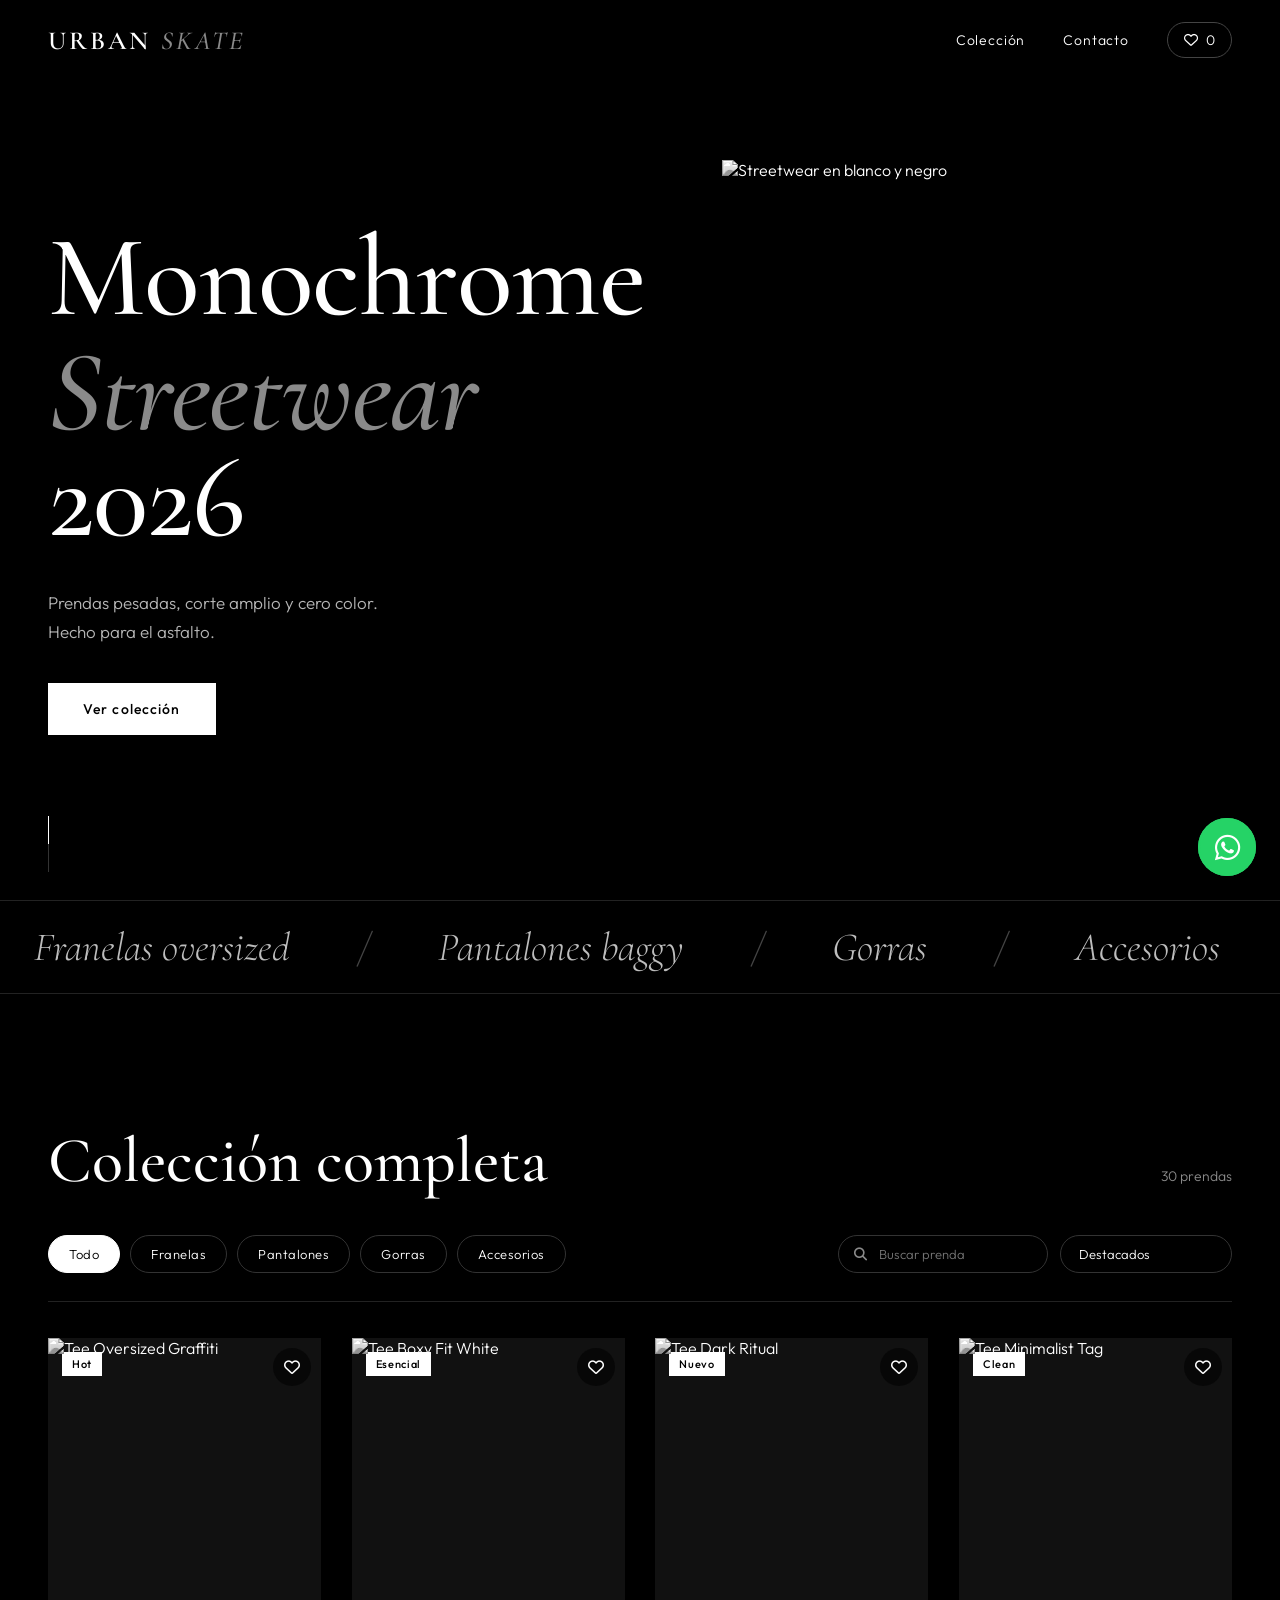
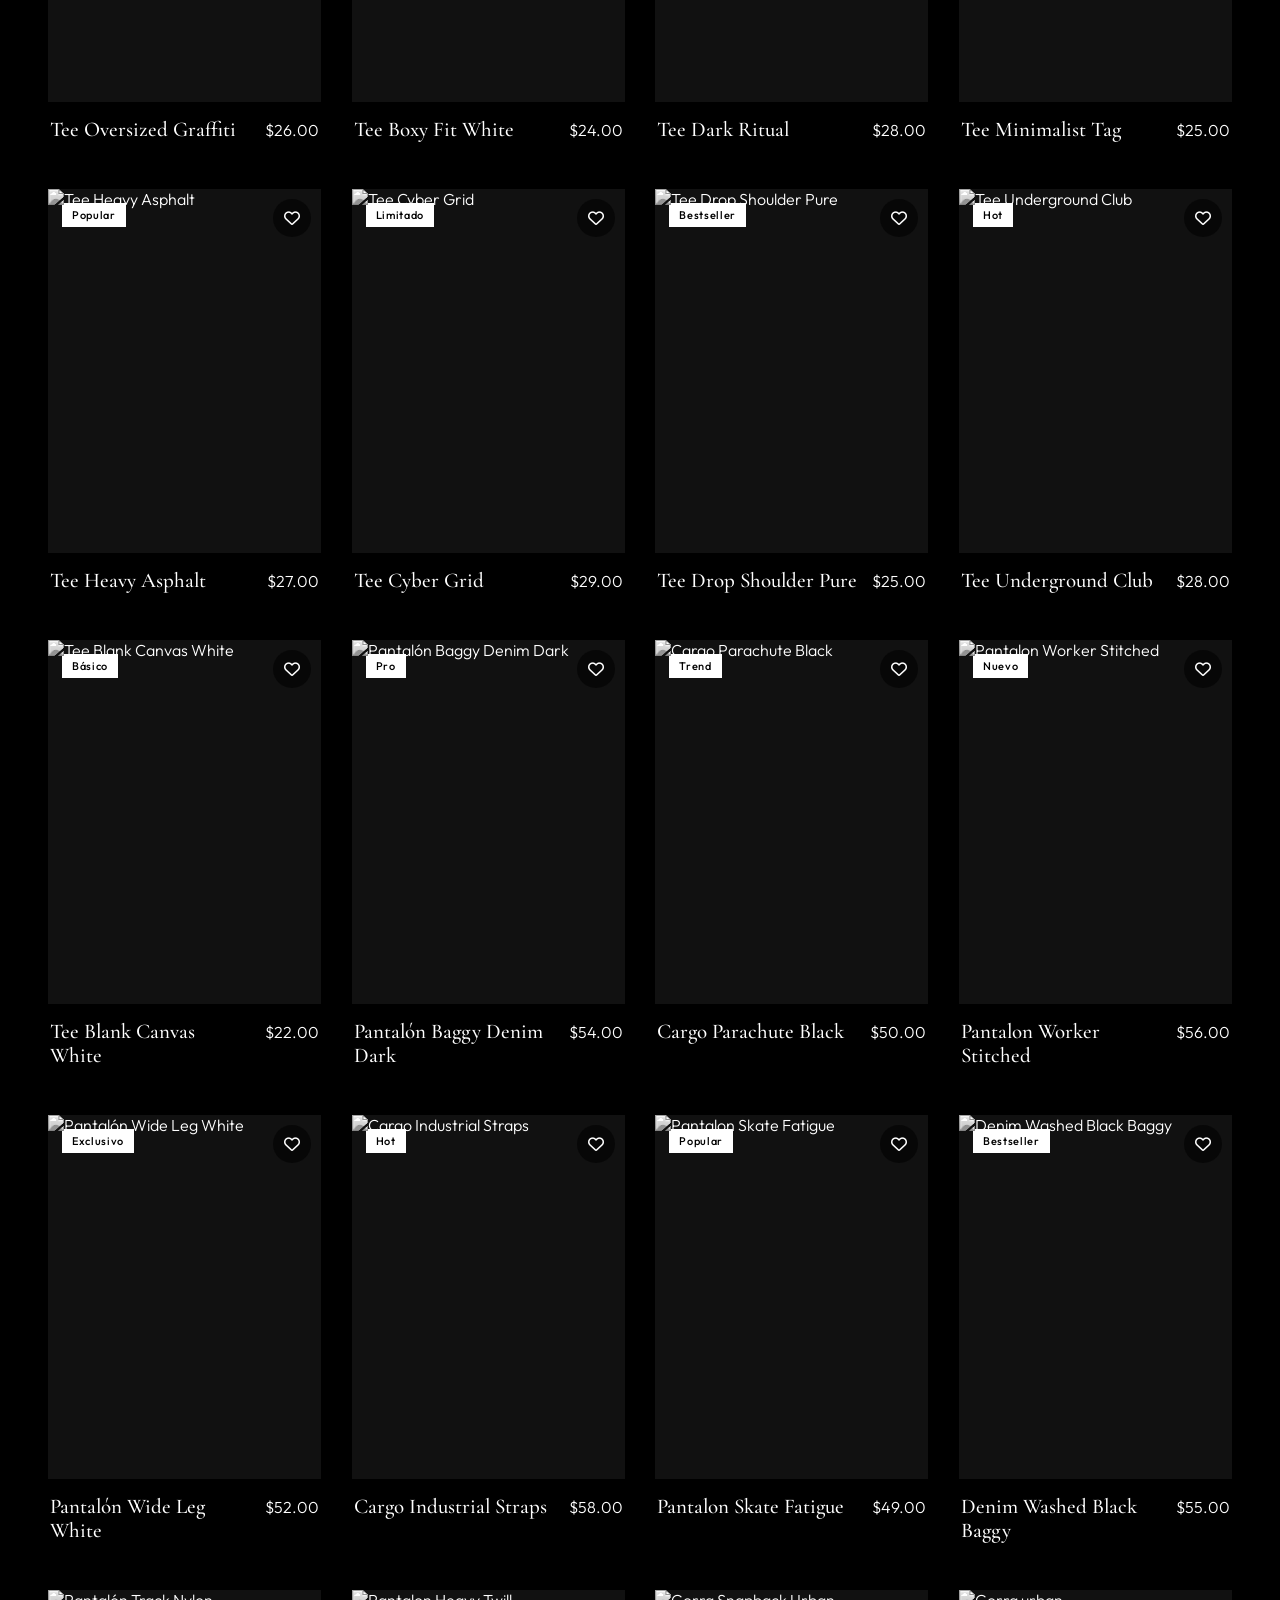
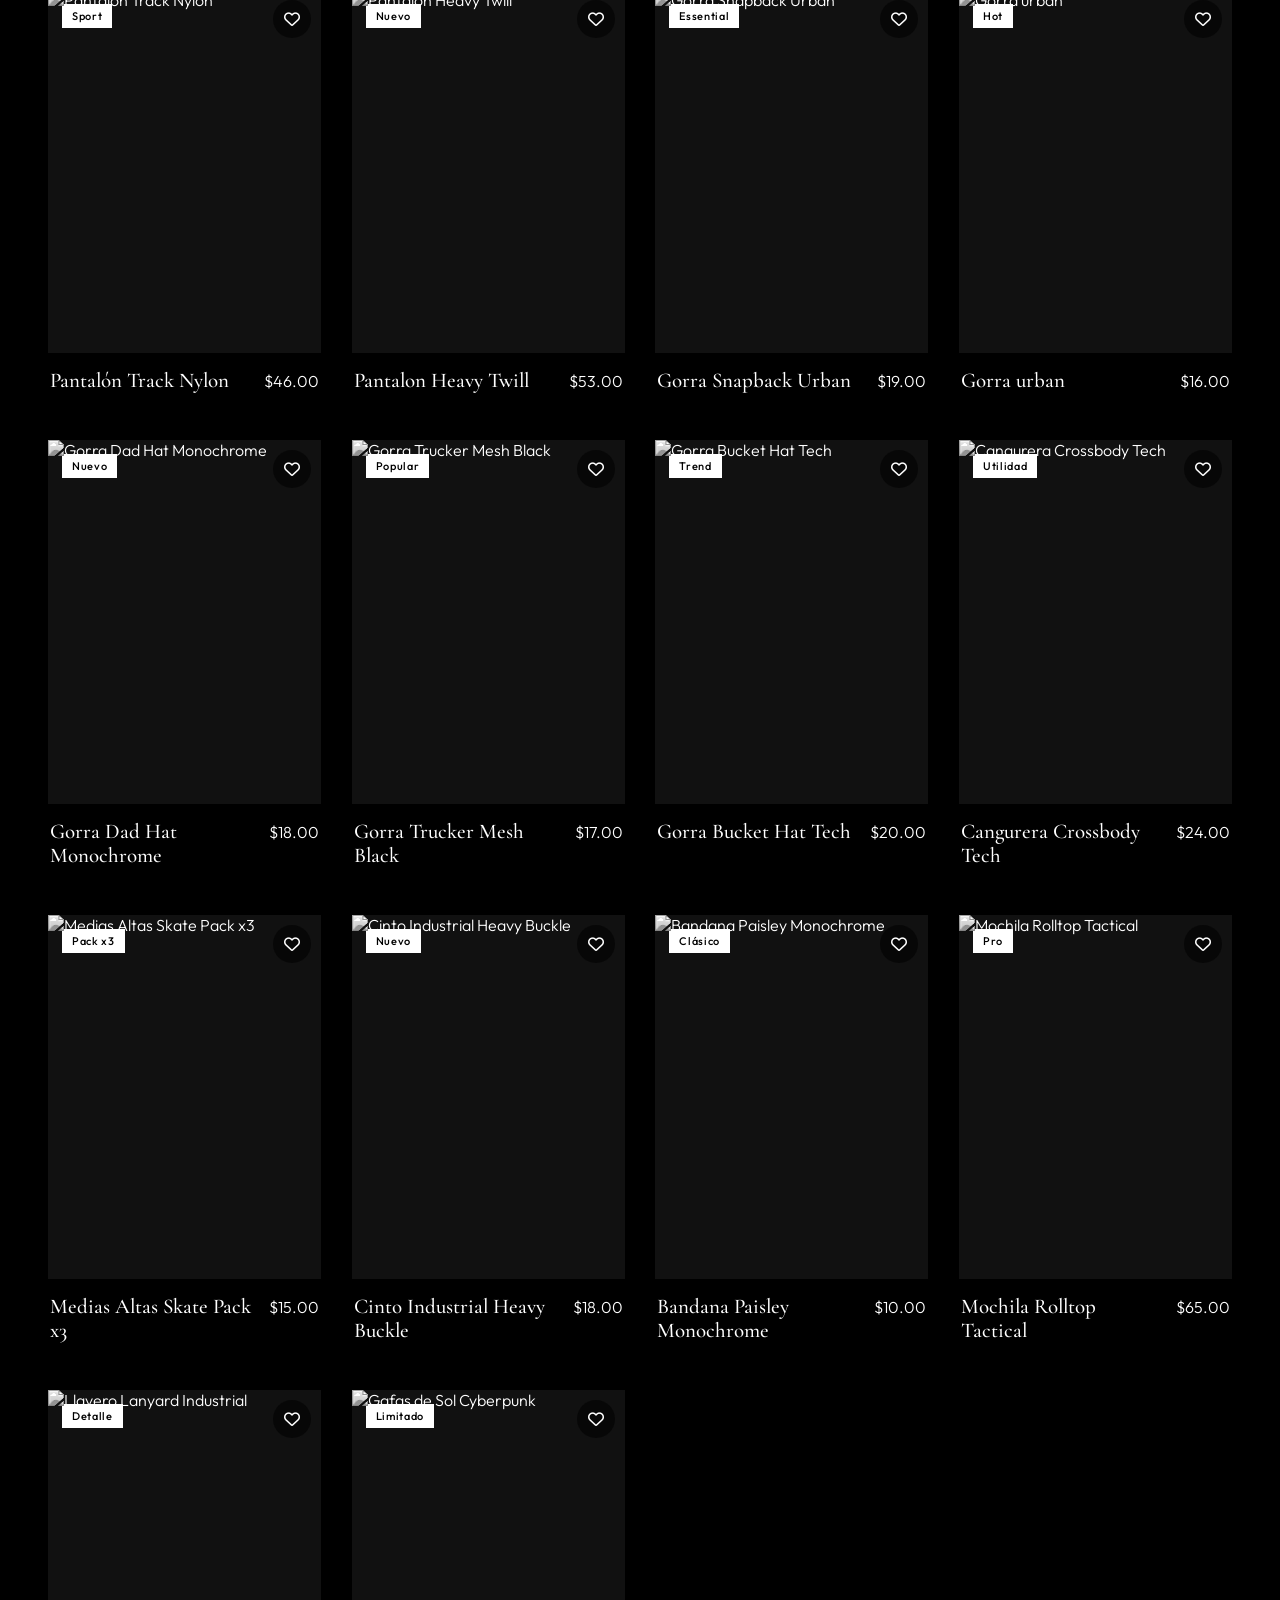
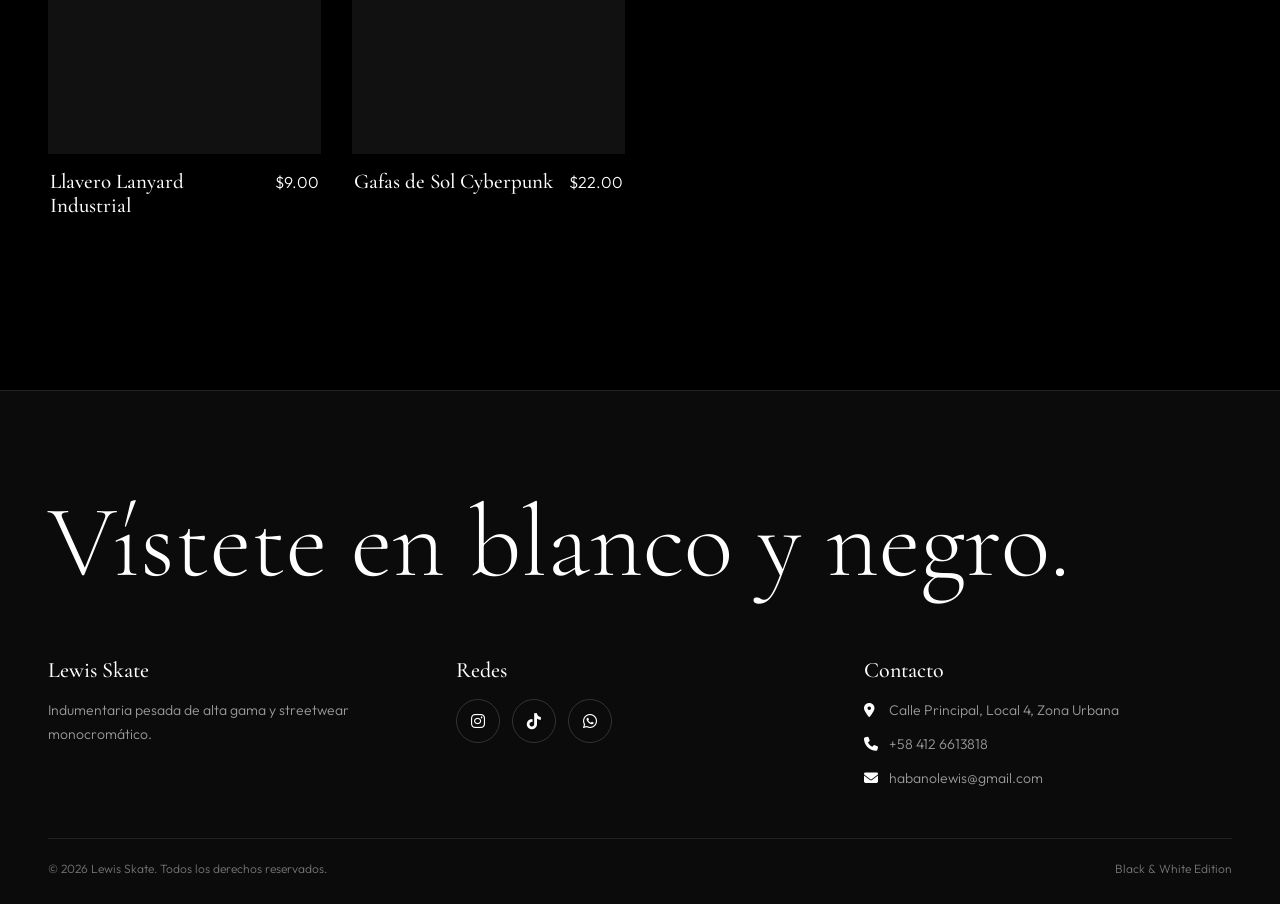
==== commit c1839017: "DDDDD" ====
--- a/index.html
+++ b/index.html
@@ -2,7 +2,7 @@
 <html lang="es">
 <head>
 <meta charset="UTF-8">
-<meta name="viewport" content="width=device-width, initial-scale=1.0">
+<meta name="viewport" content="width=device-width, initial-scale=1.0, maximum-scale=1.0, user-scalable=no">
 <title>URBAN • SKATE</title>
 <link rel="preconnect" href="https://fonts.googleapis.com">
 <link rel="preconnect" href="https://fonts.gstatic.com" crossorigin>
@@ -141,4 +141,4 @@
 <script src="data.js"></script>
 <script src="script.js"></script>
 </body>
-</html>
+</html>
